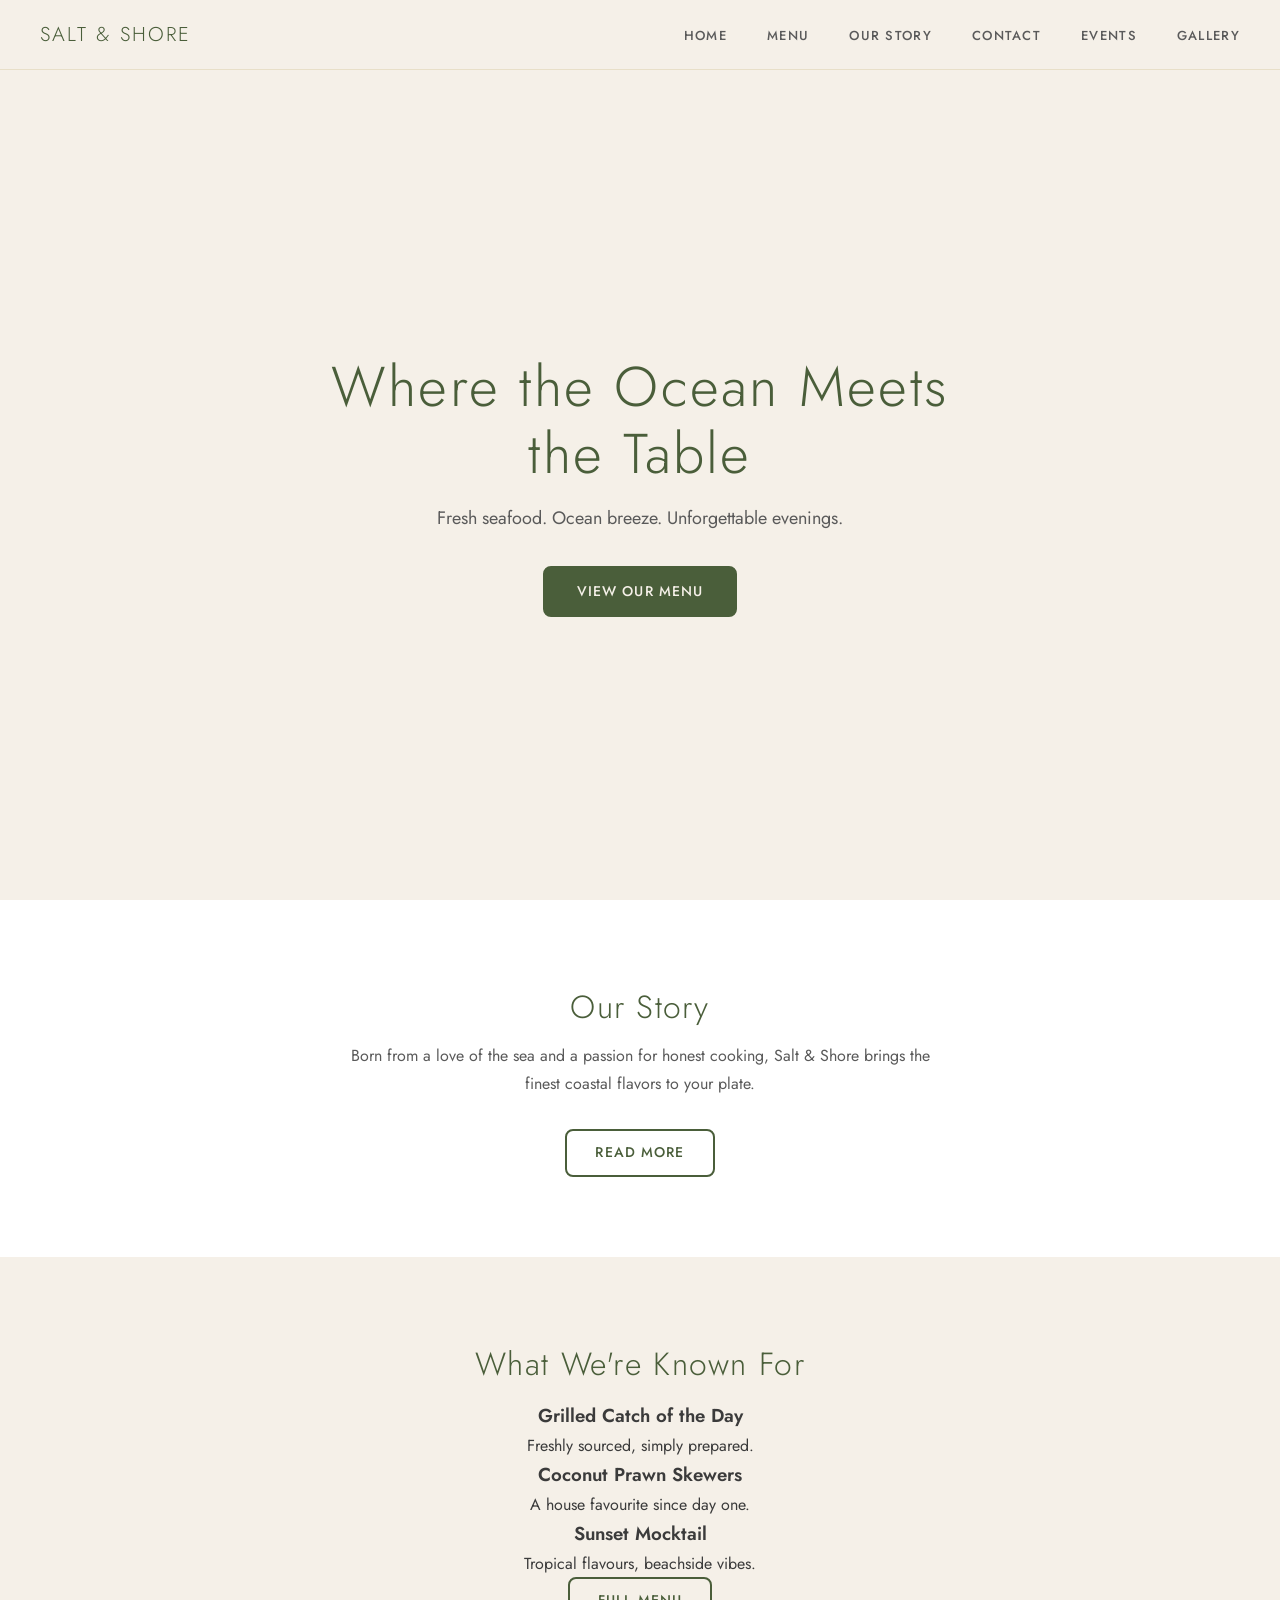
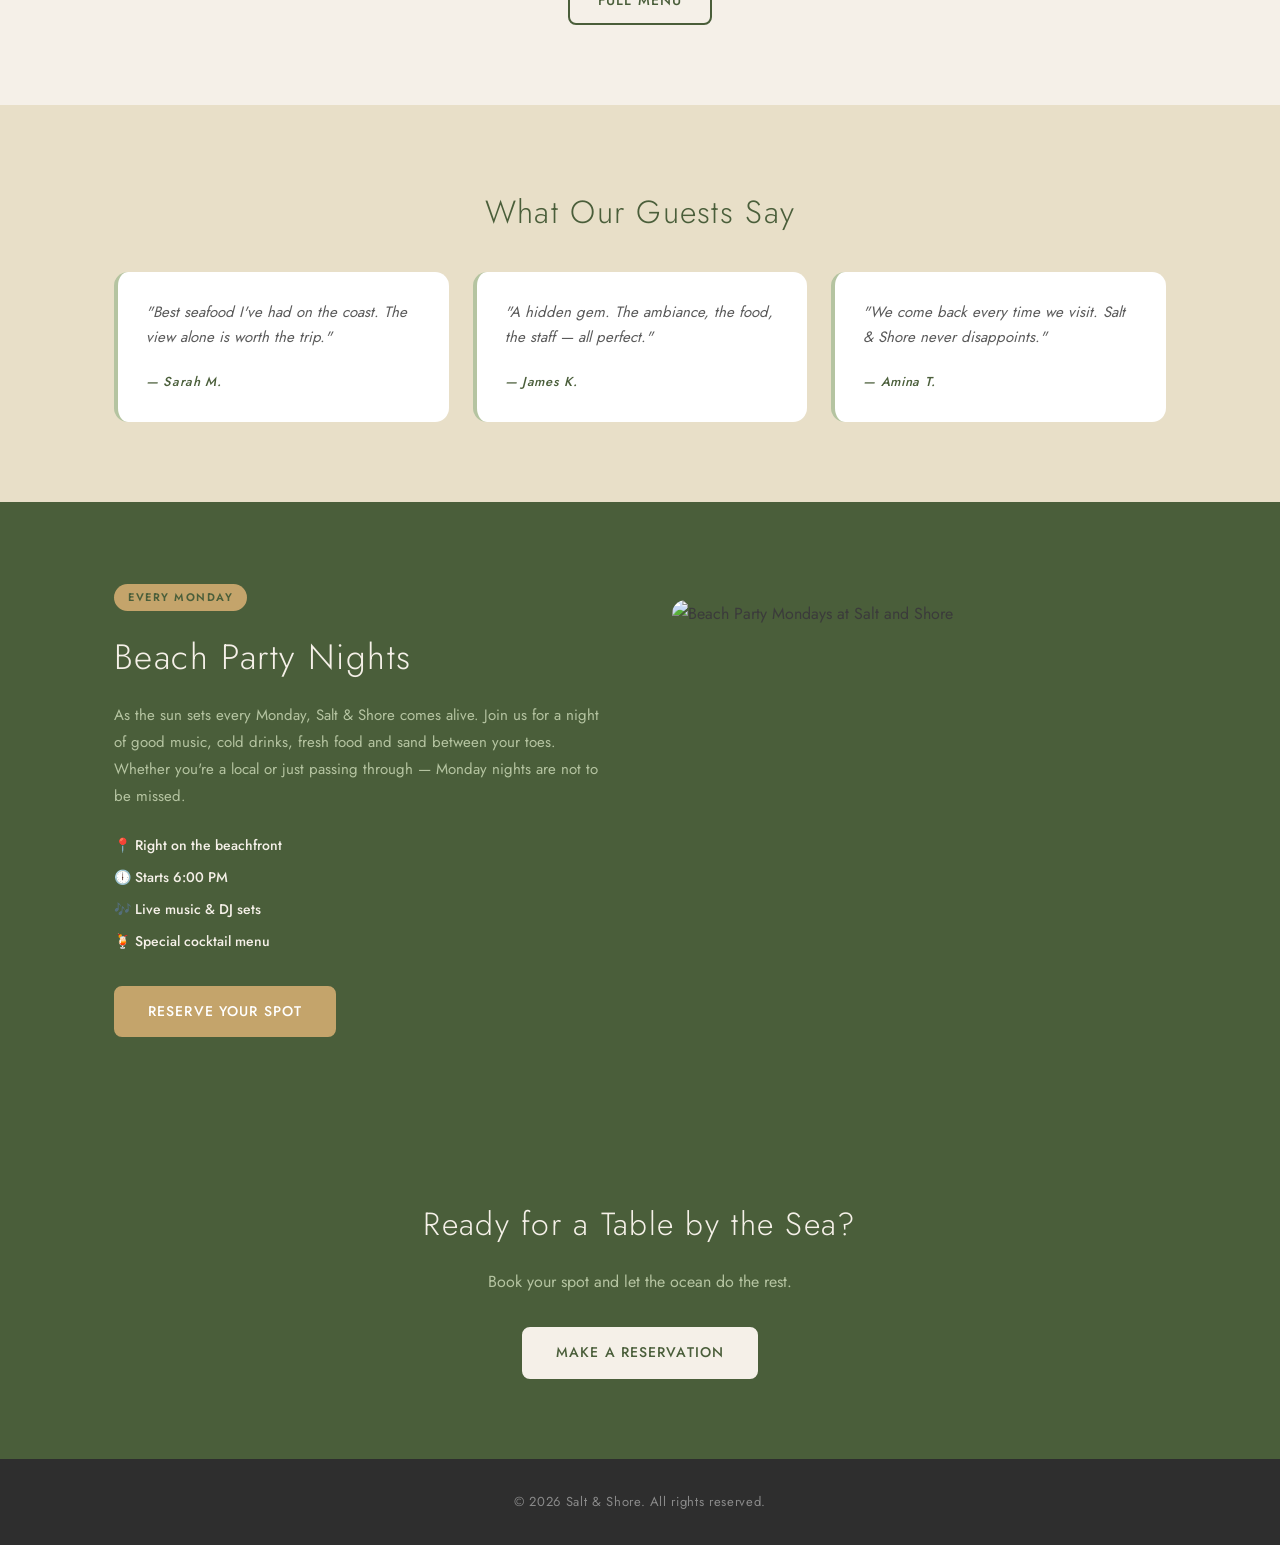
==== public/index.html @ 00ddf0cc "Added events and gallery pages with CSS" ====
<!DOCTYPE html>
<html lang="en">
<head>
  <meta charset="UTF-8" />
  <meta name="viewport" content="width=device-width, initial-scale=1.0" />
  <title>Salt & Shore</title>
  <link rel="stylesheet" href="../styles/main.css" />
</head>
<body>

  <!-- NAVIGATION -->
  <nav>
    <div class="logo">
      <a href="index.html">Salt & Shore</a>
    </div>
    <ul>
      <li><a href="index.html">Home</a></li>
      <li><a href="restaurant.html">Menu</a></li>
      <li><a href="story.html">Our Story</a></li>
      <li><a href="contact.html">Contact</a></li>
      <li><a href="events.html">Events</a></li>
      <li><a href="gallery.html">Gallery</a></li>
    </ul>
  </nav>

  <!-- HERO -->
  <section id="hero">
    <div class="hero-content">
      <h1>Where the Ocean Meets the Table</h1>
      <p>Fresh seafood. Ocean breeze. Unforgettable evenings.</p>
      <a href="restaurant.html" class="btn">View Our Menu</a>
    </div>
  </section>

  <!-- ABOUT TEASER -->
  <section id="about-teaser">
    <div class="container">
      <h2>Our Story</h2>
      <p>Born from a love of the sea and a passion for honest cooking, Salt & Shore brings the finest coastal flavors to your plate.</p>
      <a href="story.html" class="btn-secondary">Read More</a>
    </div>
  </section>

  <!-- MENU HIGHLIGHT -->
  <section id="menu-highlight">
    <div class="container">
      <h2>What We're Known For</h2>
      <div class="menu-cards">
        <div class="card">
          <h3>Grilled Catch of the Day</h3>
          <p>Freshly sourced, simply prepared.</p>
        </div>
        <div class="card">
          <h3>Coconut Prawn Skewers</h3>
          <p>A house favourite since day one.</p>
        </div>
        <div class="card">
          <h3>Sunset Mocktail</h3>
          <p>Tropical flavours, beachside vibes.</p>
        </div>
      </div>
      <a href="restaurant.html" class="btn-secondary">Full Menu</a>
    </div>
  </section>

  <!-- TESTIMONIALS -->
  <section id="testimonials">
    <div class="container">
      <h2>What Our Guests Say</h2>
      <div class="testimonial-grid">
        <blockquote>
          <p>"Best seafood I've had on the coast. The view alone is worth the trip."</p>
          <cite>— Sarah M.</cite>
        </blockquote>
        <blockquote>
          <p>"A hidden gem. The ambiance, the food, the staff — all perfect."</p>
          <cite>— James K.</cite>
        </blockquote>
        <blockquote>
          <p>"We come back every time we visit. Salt & Shore never disappoints."</p>
          <cite>— Amina T.</cite>
        </blockquote>
      </div>
    </div>
  </section>
<!-- BEACH PARTY EVENT -->
<section id="beach-party">
  <div class="container beach-party-inner">
    <div class="beach-party-text">
      <div class="event-label">Every Monday</div>
      <h2>Beach Party Nights</h2>
      <p>As the sun sets every Monday, Salt & Shore comes alive. Join us for a night of good music, cold drinks, fresh food and sand between your toes. Whether you're a local or just passing through — Monday nights are not to be missed.</p>
      <ul class="event-details">
        <li>📍 Right on the beachfront</li>
        <li>🕕 Starts 6:00 PM</li>
        <li>🎶 Live music & DJ sets</li>
        <li>🍹 Special cocktail menu</li>
      </ul>
      <a href="contact.html" class="btn">Reserve Your Spot</a>
    </div>
    <div class="beach-party-image">
      <img src="../assets/gallery/beach-party.jpg" alt="Beach Party Mondays at Salt and Shore" />
    </div>
  </div>
</section>
  <!-- RESERVATIONS CTA -->
  <section id="cta">
    <div class="container">
      <h2>Ready for a Table by the Sea?</h2>
      <p>Book your spot and let the ocean do the rest.</p>
      <a href="contact.html" class="btn">Make a Reservation</a>
    </div>
  </section>

  <!-- FOOTER -->
  <footer>
    <p>&copy; 2026 Salt & Shore. All rights reserved.</p>
  </footer>

  <script src="../js/main.js"></script>
</body>
</html>
---- styles/main.css ----
/* ============================================
   SALT & SHORE — main.css
   ============================================ */

/* FONTS */
@font-face {
    font-family: 'Jost';
    src: url('../assets/fonts/Jost-Light.woff2') format('woff2');
    font-weight: 300;
    font-style: normal;
    font-display: swap;
  }
  
  @font-face {
    font-family: 'Jost';
    src: url('../assets/fonts/Jost-Regular.woff2') format('woff2');
    font-weight: 400;
    font-style: normal;
    font-display: swap;
  }
  
  @font-face {
    font-family: 'Jost';
    src: url('../assets/fonts/Jost-Medium.woff2') format('woff2');
    font-weight: 500;
    font-style: normal;
    font-display: swap;
  }
  
  @font-face {
    font-family: 'Jost';
    src: url('../assets/fonts/Jost-SemiBold.woff2') format('woff2');
    font-weight: 600;
    font-style: normal;
    font-display: swap;
  }
  
  /* ============================================
     RESET & BASE
     ============================================ */
  *, *::before, *::after {
    box-sizing: border-box;
    margin: 0;
    padding: 0;
  }
  
  html {
    scroll-behavior: smooth;
  }
  
  body {
    font-family: 'Jost', sans-serif;
    font-weight: 400;
    font-size: 16px;
    line-height: 1.7;
    background-color: #f5f0e8;
    color: #3b3b3b;
  }
  
  img {
    max-width: 100%;
    display: block;
  }
  
  a {
    text-decoration: none;
    color: inherit;
  }
  
  ul {
    list-style: none;
  }
  
  /* ============================================
     CSS VARIABLES
     ============================================ */
  :root {
    --green-dark:    #4a5e3a;
    --green-mid:     #7a8c6e;
    --green-light:   #b5c4a1;
    --cream:         #f5f0e8;
    --sand:          #e8dfc8;
    --driftwood:     #c4a46b;
    --text-dark:     #2e2e2e;
    --text-mid:      #5a5a5a;
    --text-light:    #8a8a8a;
    --white:         #ffffff;
  
    --nav-height:    70px;
    --section-pad:   5rem 1.5rem;
    --container-max: 1100px;
    --radius:        8px;
    --radius-lg:     14px;
    --transition:    0.3s ease;
  }
  
  /* ============================================
     UTILITY
     ============================================ */
  .container {
    max-width: var(--container-max);
    margin: 0 auto;
    padding: 0 1.5rem;
  }
  
  .section-sub {
    color: var(--text-mid);
    font-size: 15px;
    margin-top: 0.4rem;
    margin-bottom: 2rem;
  }
  
  .alt-bg {
    background-color: var(--sand);
  }
  
  /* ============================================
     BUTTONS
     ============================================ */
  .btn {
    display: inline-block;
    padding: 0.75rem 2rem;
    background-color: var(--green-dark);
    color: var(--cream);
    font-family: 'Jost', sans-serif;
    font-size: 14px;
    font-weight: 500;
    letter-spacing: 0.08em;
    text-transform: uppercase;
    border-radius: var(--radius);
    border: 2px solid var(--green-dark);
    cursor: pointer;
    transition: background-color var(--transition), color var(--transition);
  }
  
  .btn:hover {
    background-color: transparent;
    color: var(--green-dark);
  }
  
  .btn-secondary {
    display: inline-block;
    padding: 0.65rem 1.75rem;
    background-color: transparent;
    color: var(--green-dark);
    font-family: 'Jost', sans-serif;
    font-size: 14px;
    font-weight: 500;
    letter-spacing: 0.08em;
    text-transform: uppercase;
    border-radius: var(--radius);
    border: 2px solid var(--green-dark);
    cursor: pointer;
    transition: background-color var(--transition), color var(--transition);
  }
  
  .btn-secondary:hover {
    background-color: var(--green-dark);
    color: var(--cream);
  }
  
  /* ============================================
     NAVIGATION
     ============================================ */
  nav {
    position: fixed;
    top: 0;
    left: 0;
    width: 100%;
    height: var(--nav-height);
    background-color: rgba(245, 240, 232, 0.95);
    backdrop-filter: blur(6px);
    display: flex;
    align-items: center;
    justify-content: space-between;
    padding: 0 2.5rem;
    z-index: 100;
    border-bottom: 1px solid var(--sand);
  }
  
  .logo a {
    font-size: 20px;
    font-weight: 300;
    letter-spacing: 0.1em;
    text-transform: uppercase;
    color: var(--green-dark);
  }
  
  nav ul {
    display: flex;
    gap: 2.5rem;
  }
  
  nav ul li a {
    font-size: 13px;
    font-weight: 500;
    letter-spacing: 0.1em;
    text-transform: uppercase;
    color: var(--text-mid);
    transition: color var(--transition);
  }
  
  nav ul li a:hover {
    color: var(--green-dark);
  }
  
  /* ============================================
     HERO SECTIONS
     ============================================ */
  #hero,
  #menu-hero,
  #contact-hero,
  #story-hero {
    min-height: 100vh;
    display: flex;
    align-items: center;
    justify-content: center;
    text-align: center;
    padding: var(--nav-height) 1.5rem 0;
    background-color: var(--cream);
    background-size: cover;
    background-position: center;
    position: relative;
  }
  
  #menu-hero,
  #contact-hero,
  #story-hero {
    min-height: 50vh;
  }
  
  .hero-content {
    max-width: 700px;
  }
  
  .hero-content h1 {
    font-size: clamp(2rem, 5vw, 3.5rem);
    font-weight: 300;
    letter-spacing: 0.04em;
    color: var(--green-dark);
    line-height: 1.2;
    margin-bottom: 1rem;
  }
  
  .hero-content p {
    font-size: 18px;
    font-weight: 400;
    color: var(--text-mid);
    margin-bottom: 2rem;
  }
  
  /* ============================================
     SECTIONS — GENERAL
     ============================================ */
  section {
    padding: var(--section-pad);
  }
  
  section h2 {
    font-size: clamp(1.5rem, 3vw, 2rem);
    font-weight: 300;
    letter-spacing: 0.04em;
    color: var(--green-dark);
    margin-bottom: 0.5rem;
  }
  
  /* ============================================
     ABOUT TEASER
     ============================================ */
  #about-teaser {
    text-align: center;
    background-color: var(--white);
  }
  
  #about-teaser p {
    max-width: 600px;
    margin: 0 auto 2rem;
    color: var(--text-mid);
    font-size: 16px;
  }
  
  /* ============================================
     MENU HIGHLIGHT & MENU GRID
     ============================================ */
  #menu-highlight {
    background-color: var(--cream);
    text-align: center;
  }
  
  .menu-grid {
    display: grid;
    grid-template-columns: repeat(auto-fit, minmax(220px, 1fr));
    gap: 1.5rem;
    margin-top: 2rem;
    margin-bottom: 2.5rem;
  }
  
  .menu-card {
    background-color: var(--white);
    border: 1px solid var(--sand);
    border-radius: var(--radius-lg);
    padding: 1.5rem;
    transition: transform var(--transition), box-shadow var(--transition);
  }
  
  .menu-card:hover {
    transform: translateY(-4px);
    box-shadow: 0 8px 24px rgba(74, 94, 58, 0.1);
  }
  
  .menu-card h3 {
    font-size: 15px;
    font-weight: 500;
    color: var(--green-dark);
    margin-bottom: 0.5rem;
  }
  
  .menu-card p {
    font-size: 14px;
    color: var(--text-mid);
    line-height: 1.6;
  }
  
  .menu-section {
    padding: var(--section-pad);
  }
  
  .menu-section h2 {
    margin-bottom: 0.25rem;
  }
  
  /* ============================================
     TESTIMONIALS
     ============================================ */
  #testimonials {
    background-color: var(--sand);
    text-align: center;
  }
  
  .testimonial-grid {
    display: grid;
    grid-template-columns: repeat(auto-fit, minmax(260px, 1fr));
    gap: 1.5rem;
    margin-top: 2rem;
  }
  
  blockquote {
    background-color: var(--white);
    border-radius: var(--radius-lg);
    padding: 1.75rem;
    border-left: 4px solid var(--green-light);
    text-align: left;
  }
  
  blockquote p {
    font-size: 15px;
    color: var(--text-mid);
    font-style: italic;
    margin-bottom: 1rem;
    line-height: 1.7;
  }
  
  blockquote cite {
    font-size: 13px;
    font-weight: 500;
    color: var(--green-dark);
    letter-spacing: 0.05em;
  }
  
  /* ============================================
     CTA SECTION
     ============================================ */
  #cta,
  #story-cta {
    background-color: var(--green-dark);
    text-align: center;
    padding: 5rem 1.5rem;
  }
  
  #cta h2,
  #story-cta h2 {
    color: var(--cream);
    font-size: clamp(1.5rem, 3vw, 2rem);
    font-weight: 300;
  }
  
  #cta p,
  #story-cta p {
    color: var(--green-light);
    margin: 1rem auto 2rem;
    max-width: 500px;
  }
  
  #cta .btn,
  #story-cta .btn {
    background-color: var(--cream);
    color: var(--green-dark);
    border-color: var(--cream);
  }
  
  #cta .btn:hover,
  #story-cta .btn:hover {
    background-color: transparent;
    color: var(--cream);
  }
  
  /* ============================================
     STORY PAGE — SPLIT SECTIONS
     ============================================ */
  .story-section {
    padding: var(--section-pad);
  }
  
  .split {
    display: grid;
    grid-template-columns: 1fr 1fr;
    gap: 4rem;
    align-items: center;
  }
  
  .split.reverse .split-image {
    order: 2;
  }
  
  .split.reverse .split-text {
    order: 1;
  }
  
  .split-image img {
    width: 100%;
    height: 400px;
    object-fit: cover;
    border-radius: var(--radius-lg);
  }
  
  .split-text h2 {
    margin-bottom: 1rem;
  }
  
  .split-text p {
    color: var(--text-mid);
    margin-bottom: 1rem;
    font-size: 15px;
  }
  
  .values-list {
    list-style: none;
    margin-top: 1rem;
    display: flex;
    flex-direction: column;
    gap: 0.6rem;
  }
  
  .values-list li {
    font-size: 14px;
    color: var(--text-mid);
    font-weight: 500;
  }
  
  /* ============================================
     AWARDS
     ============================================ */
  #awards {
    text-align: center;
  }
  
  .awards-grid {
    display: grid;
    grid-template-columns: repeat(auto-fit, minmax(200px, 1fr));
    gap: 1.5rem;
    margin-top: 2rem;
  }
  
  .award-card {
    background-color: var(--white);
    border: 1px solid var(--sand);
    border-radius: var(--radius-lg);
    padding: 2rem 1.5rem;
  }
  
  .award-icon {
    font-size: 28px;
    margin-bottom: 0.75rem;
  }
  
  .award-card h3 {
    font-size: 14px;
    font-weight: 500;
    color: var(--green-dark);
    margin-bottom: 0.4rem;
  }
  
  .award-card p {
    font-size: 13px;
    color: var(--text-light);
  }
  
  /* ============================================
     CONTACT PAGE
     ============================================ */
  #contact-info {
    background-color: var(--white);
  }
  
  .info-grid {
    display: grid;
    grid-template-columns: repeat(auto-fit, minmax(200px, 1fr));
    gap: 1.5rem;
    text-align: center;
  }
  
  .info-card {
    padding: 2rem 1rem;
    border: 1px solid var(--sand);
    border-radius: var(--radius-lg);
  }
  
  .info-icon {
    font-size: 24px;
    margin-bottom: 0.75rem;
  }
  
  .info-card h3 {
    font-size: 14px;
    font-weight: 600;
    letter-spacing: 0.08em;
    text-transform: uppercase;
    color: var(--green-dark);
    margin-bottom: 0.5rem;
  }
  
  .info-card p {
    font-size: 14px;
    color: var(--text-mid);
    line-height: 1.8;
  }
  
  /* OPENING HOURS */
  #opening-hours {
    text-align: center;
  }
  
  .hours-grid {
    max-width: 500px;
    margin: 2rem auto 0;
    display: flex;
    flex-direction: column;
    gap: 0.75rem;
  }
  
  .hours-row {
    display: flex;
    justify-content: space-between;
    padding: 0.75rem 1rem;
    background-color: var(--white);
    border-radius: var(--radius);
    font-size: 14px;
  }
  
  .hours-row .day {
    color: var(--text-dark);
    font-weight: 500;
  }
  
  .hours-row .time {
    color: var(--text-mid);
  }
  
  .hours-row.highlight {
    border-left: 3px solid var(--driftwood);
  }
  
  /* FORMS */
  #forms {
    background-color: var(--cream);
  }
  
  .forms-grid {
    display: grid;
    grid-template-columns: 1fr 1fr;
    gap: 3rem;
    align-items: start;
  }
  
  .form-block h2 {
    margin-bottom: 0.4rem;
  }
  
  .form-block p {
    color: var(--text-mid);
    font-size: 14px;
    margin-bottom: 1.5rem;
  }
  
  .form-group {
    display: flex;
    flex-direction: column;
    gap: 0.4rem;
    margin-bottom: 1.25rem;
  }
  
  .form-group label {
    font-size: 13px;
    font-weight: 500;
    color: var(--text-dark);
    letter-spacing: 0.04em;
  }
  
  .form-group input,
  .form-group select,
  .form-group textarea {
    font-family: 'Jost', sans-serif;
    font-size: 14px;
    padding: 0.7rem 1rem;
    border: 1px solid var(--sand);
    border-radius: var(--radius);
    background-color: var(--white);
    color: var(--text-dark);
    outline: none;
    transition: border-color var(--transition);
  }
  
  .form-group input:focus,
  .form-group select:focus,
  .form-group textarea:focus {
    border-color: var(--green-mid);
  }
  
  .form-row {
    display: grid;
    grid-template-columns: 1fr 1fr;
    gap: 1rem;
  }
  
  /* MAP */
  #map {
    background-color: var(--white);
    text-align: center;
  }
  
  #map h2 {
    margin-bottom: 1.5rem;
  }
  
  .map-wrapper {
    border-radius: var(--radius-lg);
    overflow: hidden;
    border: 1px solid var(--sand);
  }
  
  /* ============================================
     FOOTER
     ============================================ */
  footer {
    background-color: var(--text-dark);
    color: var(--text-light);
    text-align: center;
    padding: 2rem 1.5rem;
    font-size: 13px;
    letter-spacing: 0.05em;
  }
  /* ============================================
   BEACH PARTY SECTION
   ============================================ */
#beach-party {
    background-color: var(--green-dark);
    padding: var(--section-pad);
  }
  
  .beach-party-inner {
    display: grid;
    grid-template-columns: 1fr 1fr;
    gap: 4rem;
    align-items: center;
  }
  
  .event-label {
    display: inline-block;
    font-size: 11px;
    font-weight: 600;
    letter-spacing: 0.14em;
    text-transform: uppercase;
    color: var(--green-dark);
    background-color: var(--driftwood);
    padding: 4px 14px;
    border-radius: 20px;
    margin-bottom: 1rem;
  }
  
  #beach-party h2 {
    color: var(--cream);
    font-size: clamp(1.5rem, 3vw, 2.2rem);
    font-weight: 300;
    margin-bottom: 1rem;
  }
  
  #beach-party p {
    color: var(--green-light);
    font-size: 15px;
    line-height: 1.8;
    margin-bottom: 1.5rem;
  }
  
  .event-details {
    list-style: none;
    display: flex;
    flex-direction: column;
    gap: 0.5rem;
    margin-bottom: 2rem;
  }
  
  .event-details li {
    font-size: 14px;
    font-weight: 500;
    color: var(--cream);
  }
  
  .beach-party-image img {
    width: 100%;
    height: 420px;
    object-fit: cover;
    border-radius: var(--radius-lg);
  }
  
  #beach-party .btn {
    background-color: var(--driftwood);
    border-color: var(--driftwood);
    color: var(--white);
  }
  
  #beach-party .btn:hover {
    background-color: transparent;
    color: var(--driftwood);
  }
  
  /* Beach party responsive */
  @media (max-width: 768px) {
    .beach-party-inner {
      grid-template-columns: 1fr;
      gap: 2rem;
    }
  
    .beach-party-image img {
      height: 260px;
    }
  }
  /* ============================================
   EVENTS PAGE
   ============================================ */
#events-hero {
    min-height: 50vh;
  }
  
  #events-body {
    background-color: var(--cream);
  }
  
  .events-layout {
    display: grid;
    grid-template-columns: 1fr 320px;
    gap: 3rem;
    align-items: start;
  }
  
  .countdown-block {
    background-color: var(--green-dark);
    border-radius: var(--radius-lg);
    padding: 2.5rem;
    margin-bottom: 2rem;
  }
  
  .countdown-block h2 {
    color: var(--cream);
    font-weight: 300;
    margin: 0.5rem 0 0.75rem;
  }
  
  .countdown-block p {
    color: var(--green-light);
    font-size: 14px;
    margin-bottom: 2rem;
  }
  
  .countdown {
    display: flex;
    align-items: center;
    gap: 0.5rem;
  }
  
  .countdown-item {
    display: flex;
    flex-direction: column;
    align-items: center;
    background-color: rgba(255,255,255,0.08);
    border-radius: var(--radius);
    padding: 1rem 1.25rem;
    min-width: 70px;
  }
  
  .countdown-item span {
    font-size: 2rem;
    font-weight: 300;
    color: var(--cream);
    line-height: 1;
  }
  
  .countdown-item label {
    font-size: 10px;
    font-weight: 500;
    letter-spacing: 0.1em;
    text-transform: uppercase;
    color: var(--green-light);
    margin-top: 0.4rem;
  }
  
  .countdown-sep {
    font-size: 1.5rem;
    color: var(--green-light);
    font-weight: 300;
    margin-bottom: 1rem;
  }
  
  .event-card-full {
    background-color: var(--white);
    border: 1px solid var(--sand);
    border-radius: var(--radius-lg);
    overflow: hidden;
    margin-bottom: 2rem;
  }
  
  .event-card-header {
    background-color: var(--sand);
    padding: 1.5rem 2rem;
    display: flex;
    justify-content: space-between;
    align-items: center;
  }
  
  .event-card-header h3 {
    font-size: 18px;
    font-weight: 500;
    color: var(--green-dark);
    margin-top: 0.4rem;
  }
  
  .event-date-badge {
    display: flex;
    flex-direction: column;
    align-items: center;
    background-color: var(--green-dark);
    color: var(--cream);
    border-radius: var(--radius);
    padding: 0.75rem 1.25rem;
    min-width: 70px;
    text-align: center;
  }
  
  .badge-day {
    font-size: 13px;
    font-weight: 600;
    letter-spacing: 0.1em;
  }
  
  .badge-time {
    font-size: 12px;
    color: var(--green-light);
    margin-top: 2px;
  }
  
  .event-card-body {
    padding: 2rem;
  }
  
  .event-card-body p {
    color: var(--text-mid);
    font-size: 15px;
    margin-bottom: 1rem;
  }
  
  .event-info-list {
    list-style: none;
    display: flex;
    flex-direction: column;
    gap: 0.6rem;
    margin: 1.5rem 0 2rem;
  }
  
  .event-info-list li {
    font-size: 14px;
    font-weight: 500;
    color: var(--text-dark);
    display: flex;
    align-items: center;
    gap: 0.75rem;
  }
  
  .info-icon {
    font-size: 16px;
  }
  
  /* DJ LINEUP */
  .lineup-block {
    margin-top: 1rem;
  }
  
  .lineup-block h2 {
    margin-bottom: 0.25rem;
  }
  
  .lineup-grid {
    display: grid;
    grid-template-columns: 1fr 1fr;
    gap: 1rem;
    margin-top: 1.5rem;
  }
  
  .dj-card {
    background-color: var(--white);
    border: 1px solid var(--sand);
    border-radius: var(--radius-lg);
    padding: 1.25rem;
    display: flex;
    align-items: center;
    gap: 1rem;
  }
  
  .dj-avatar {
    width: 48px;
    height: 48px;
    border-radius: 50%;
    background-color: var(--green-dark);
    color: var(--cream);
    display: flex;
    align-items: center;
    justify-content: center;
    font-size: 11px;
    font-weight: 600;
    letter-spacing: 0.05em;
    flex-shrink: 0;
  }
  
  .dj-info h4 {
    font-size: 14px;
    font-weight: 500;
    color: var(--green-dark);
    margin-bottom: 2px;
  }
  
  .dj-info p {
    font-size: 12px;
    color: var(--text-mid);
    margin-bottom: 4px;
  }
  
  .dj-date {
    font-size: 11px;
    font-weight: 500;
    color: var(--driftwood);
    letter-spacing: 0.04em;
  }
  
  /* SIDEBAR */
  .events-sidebar {
    position: sticky;
    top: calc(var(--nav-height) + 2rem);
    display: flex;
    flex-direction: column;
    gap: 1.25rem;
  }
  
  .sidebar-block {
    background-color: var(--white);
    border: 1px solid var(--sand);
    border-radius: var(--radius-lg);
    padding: 1.25rem 1.5rem;
  }
  
  .sidebar-block h4 {
    font-size: 13px;
    font-weight: 600;
    letter-spacing: 0.08em;
    text-transform: uppercase;
    color: var(--green-dark);
    margin-bottom: 0.75rem;
  }
  
  .sidebar-list {
    list-style: none;
    display: flex;
    flex-direction: column;
    gap: 0.5rem;
  }
  
  .sidebar-list li {
    font-size: 14px;
    color: var(--text-mid);
    display: flex;
    align-items: center;
    gap: 0.5rem;
  }
  
  .sidebar-block p {
    font-size: 14px;
    color: var(--text-mid);
    line-height: 1.7;
  }
  
  .social-links {
    display: flex;
    gap: 0.75rem;
    margin-top: 0.75rem;
  }
  
  .social-btn {
    font-size: 12px;
    font-weight: 500;
    padding: 5px 14px;
    border-radius: 20px;
    border: 1px solid var(--green-mid);
    color: var(--green-dark);
    transition: all var(--transition);
  }
  
  .social-btn:hover {
    background-color: var(--green-dark);
    color: var(--cream);
    border-color: var(--green-dark);
  }
  
  .sidebar-cta {
    background-color: var(--green-dark);
    border-radius: var(--radius-lg);
    padding: 1.5rem;
    text-align: center;
  }
  
  .sidebar-cta p {
    color: var(--green-light);
    font-size: 14px;
    margin-bottom: 1rem;
  }
  
  .sidebar-cta .btn {
    background-color: var(--driftwood);
    border-color: var(--driftwood);
    color: var(--white);
    width: 100%;
    text-align: center;
  }
  
  .sidebar-cta .btn:hover {
    background-color: transparent;
    color: var(--driftwood);
  }
  
  /* Events responsive */
  @media (max-width: 768px) {
    .events-layout {
      grid-template-columns: 1fr;
    }
  
    .events-sidebar {
      position: static;
    }
  
    .lineup-grid {
      grid-template-columns: 1fr;
    }
  
    .countdown {
      flex-wrap: wrap;
      justify-content: center;
    }
  }
  /* ============================================
   GALLERY PAGE
   ============================================ */
#gallery-hero {
    min-height: 50vh;
  }
  
  #gallery-section {
    background-color: var(--cream);
  }
  
  .gallery-filters {
    display: flex;
    gap: 0.75rem;
    margin-bottom: 2.5rem;
    flex-wrap: wrap;
  }
  
  .filter-btn {
    font-family: 'Jost', sans-serif;
    font-size: 13px;
    font-weight: 500;
    letter-spacing: 0.08em;
    padding: 0.5rem 1.25rem;
    border-radius: 20px;
    border: 1px solid var(--green-mid);
    background-color: transparent;
    color: var(--green-dark);
    cursor: pointer;
    transition: all var(--transition);
  }
  
  .filter-btn:hover,
  .filter-btn.active {
    background-color: var(--green-dark);
    border-color: var(--green-dark);
    color: var(--cream);
  }
  
  .gallery-grid {
    display: grid;
    grid-template-columns: repeat(3, 1fr);
    gap: 1rem;
  }
  
  .gallery-item {
    position: relative;
    overflow: hidden;
    border-radius: var(--radius-lg);
    aspect-ratio: 1 / 1;
    background-color: var(--sand);
  }
  
  .gallery-item img {
    width: 100%;
    height: 100%;
    object-fit: cover;
    transition: transform 0.5s ease;
  }
  
  .gallery-item:hover img {
    transform: scale(1.06);
  }
  
  .gallery-overlay {
    position: absolute;
    inset: 0;
    background-color: rgba(74, 94, 58, 0.6);
    display: flex;
    align-items: center;
    justify-content: center;
    opacity: 0;
    transition: opacity var(--transition);
    border-radius: var(--radius-lg);
  }
  
  .gallery-item:hover .gallery-overlay {
    opacity: 1;
  }
  
  .gallery-overlay span {
    font-size: 14px;
    font-weight: 500;
    letter-spacing: 0.1em;
    text-transform: uppercase;
    color: var(--cream);
  }
  
  @media (max-width: 768px) {
    .gallery-grid {
      grid-template-columns: repeat(2, 1fr);
    }
  }
  
  @media (max-width: 480px) {
    .gallery-grid {
      grid-template-columns: 1fr;
    }
  }
  /* ============================================
     RESPONSIVE
     ============================================ */
  @media (max-width: 768px) {
    nav {
      padding: 0 1.25rem;
    }
  
    nav ul {
      gap: 1.25rem;
    }
  
    nav ul li a {
      font-size: 12px;
    }
  
    .split,
    .forms-grid {
      grid-template-columns: 1fr;
      gap: 2rem;
    }
  
    .split.reverse .split-image,
    .split.reverse .split-text {
      order: unset;
    }
  
    .split-image img {
      height: 260px;
    }
  
    .form-row {
      grid-template-columns: 1fr;
    }
  
    #hero {
      min-height: 90vh;
    }
  }
  
  @media (max-width: 480px) {
    nav ul {
      gap: 0.75rem;
    }
  
    .hero-content h1 {
      font-size: 1.8rem;
    }
  
    .menu-grid,
    .testimonial-grid,
    .awards-grid {
      grid-template-columns: 1fr;
    }
  }
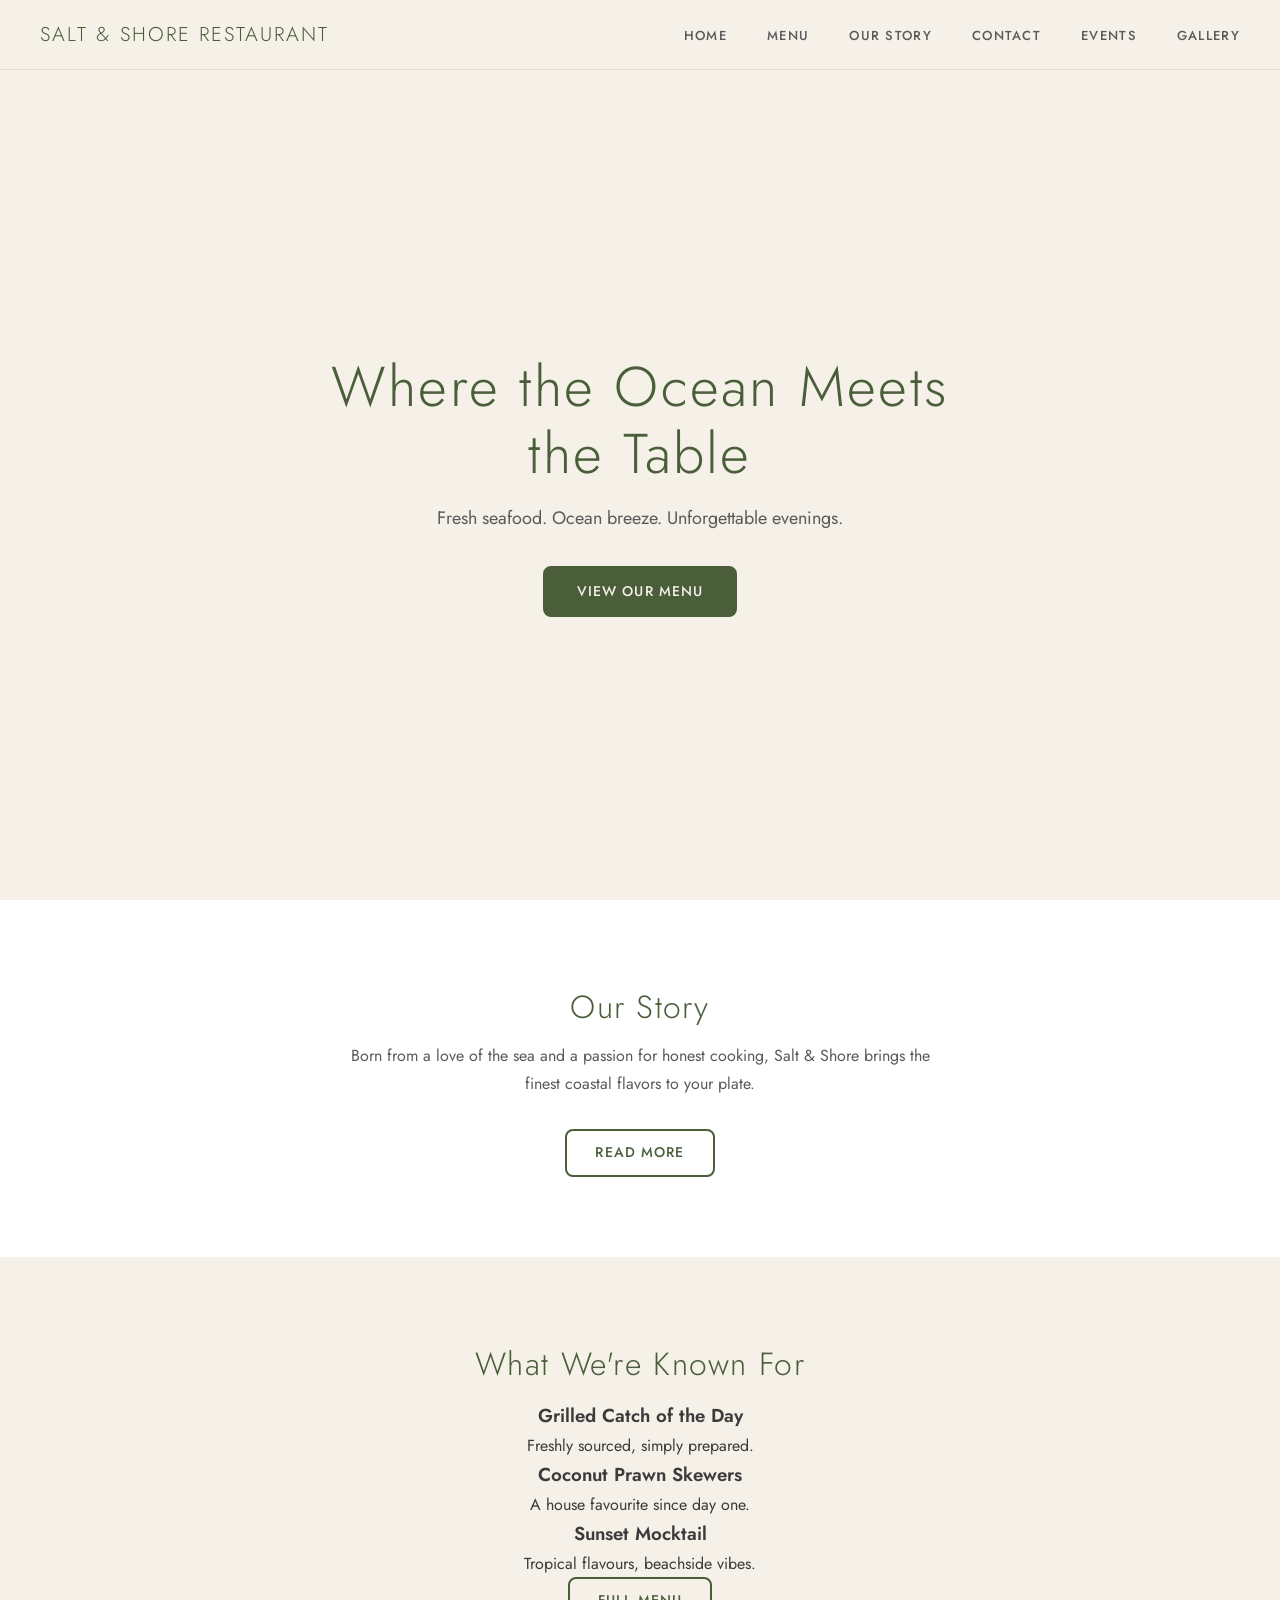
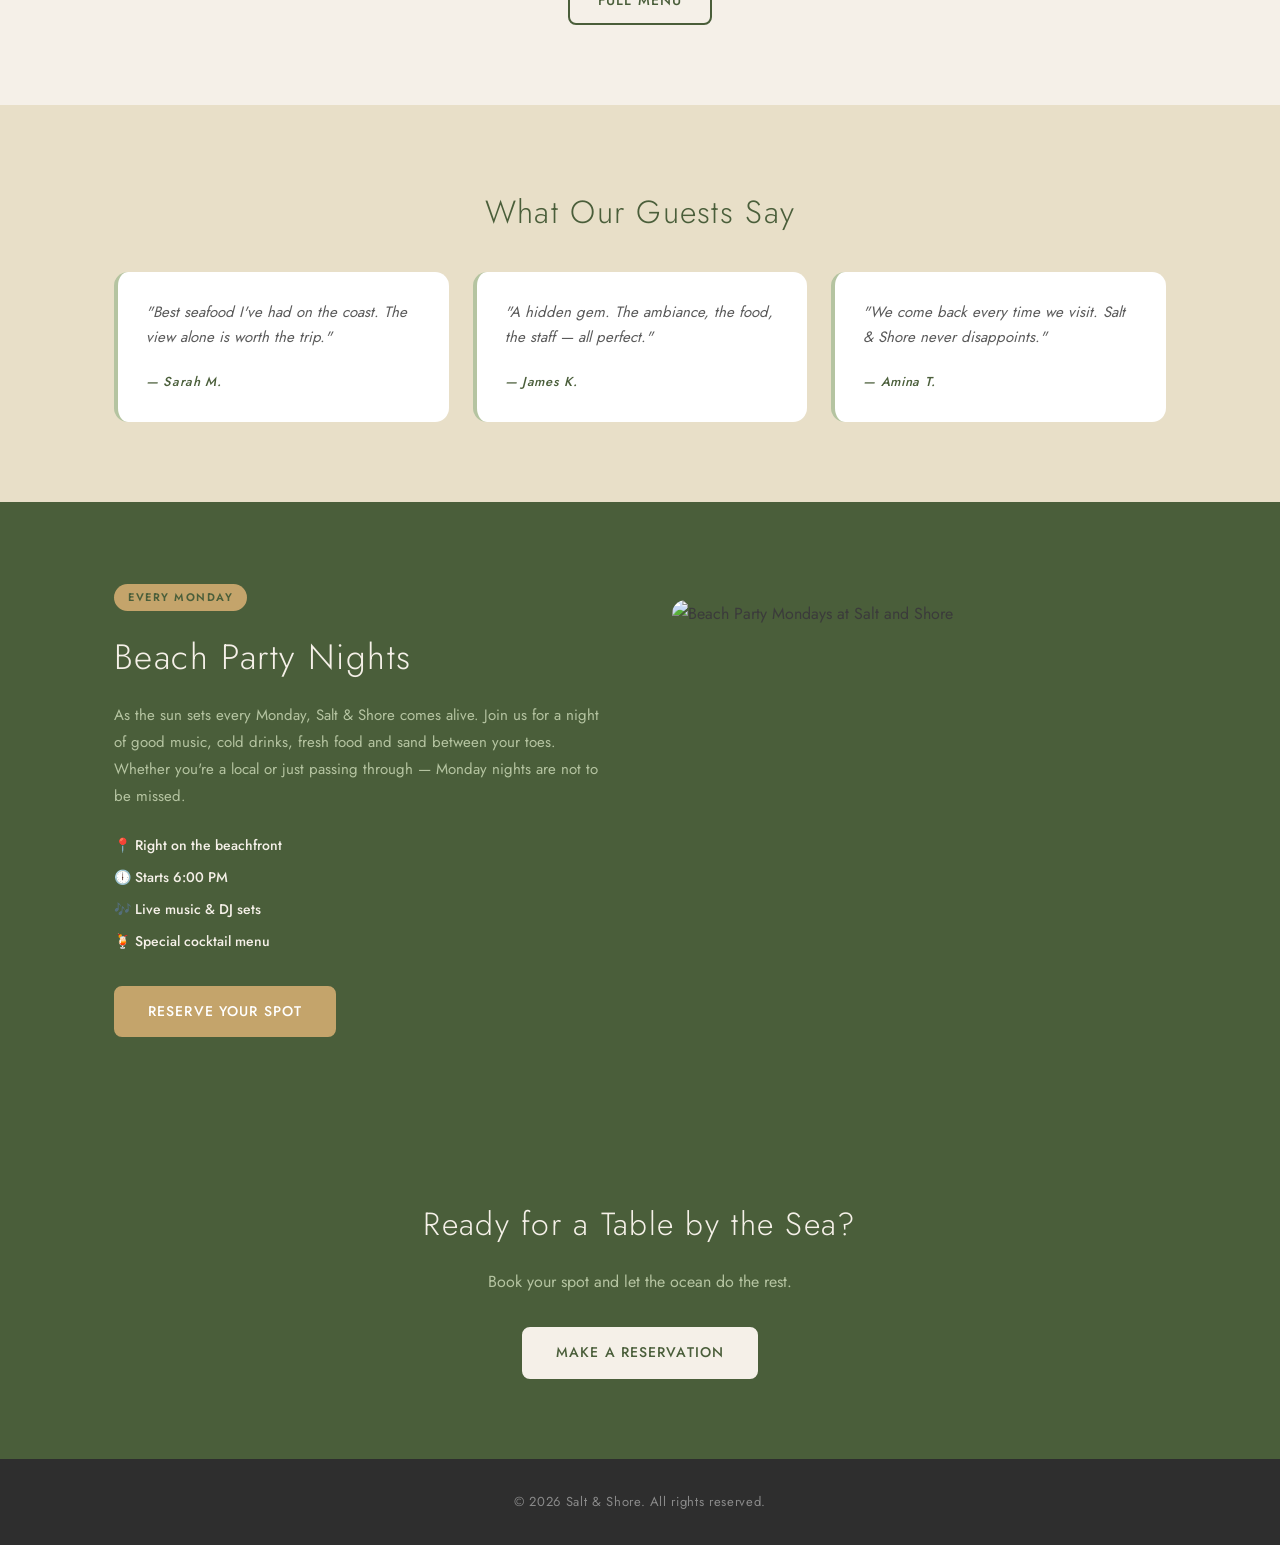
==== commit 5873ef57: "Added site images" ====
--- a/public/index.html
+++ b/public/index.html
@@ -11,7 +11,9 @@
   <!-- NAVIGATION -->
   <nav>
     <div class="logo">
-      <a href="index.html">Salt & Shore</a>
+      <a href="index.html">Salt & Shore 
+        Restaurant
+      </a>
     </div>
     <ul>
       <li><a href="index.html">Home</a></li>
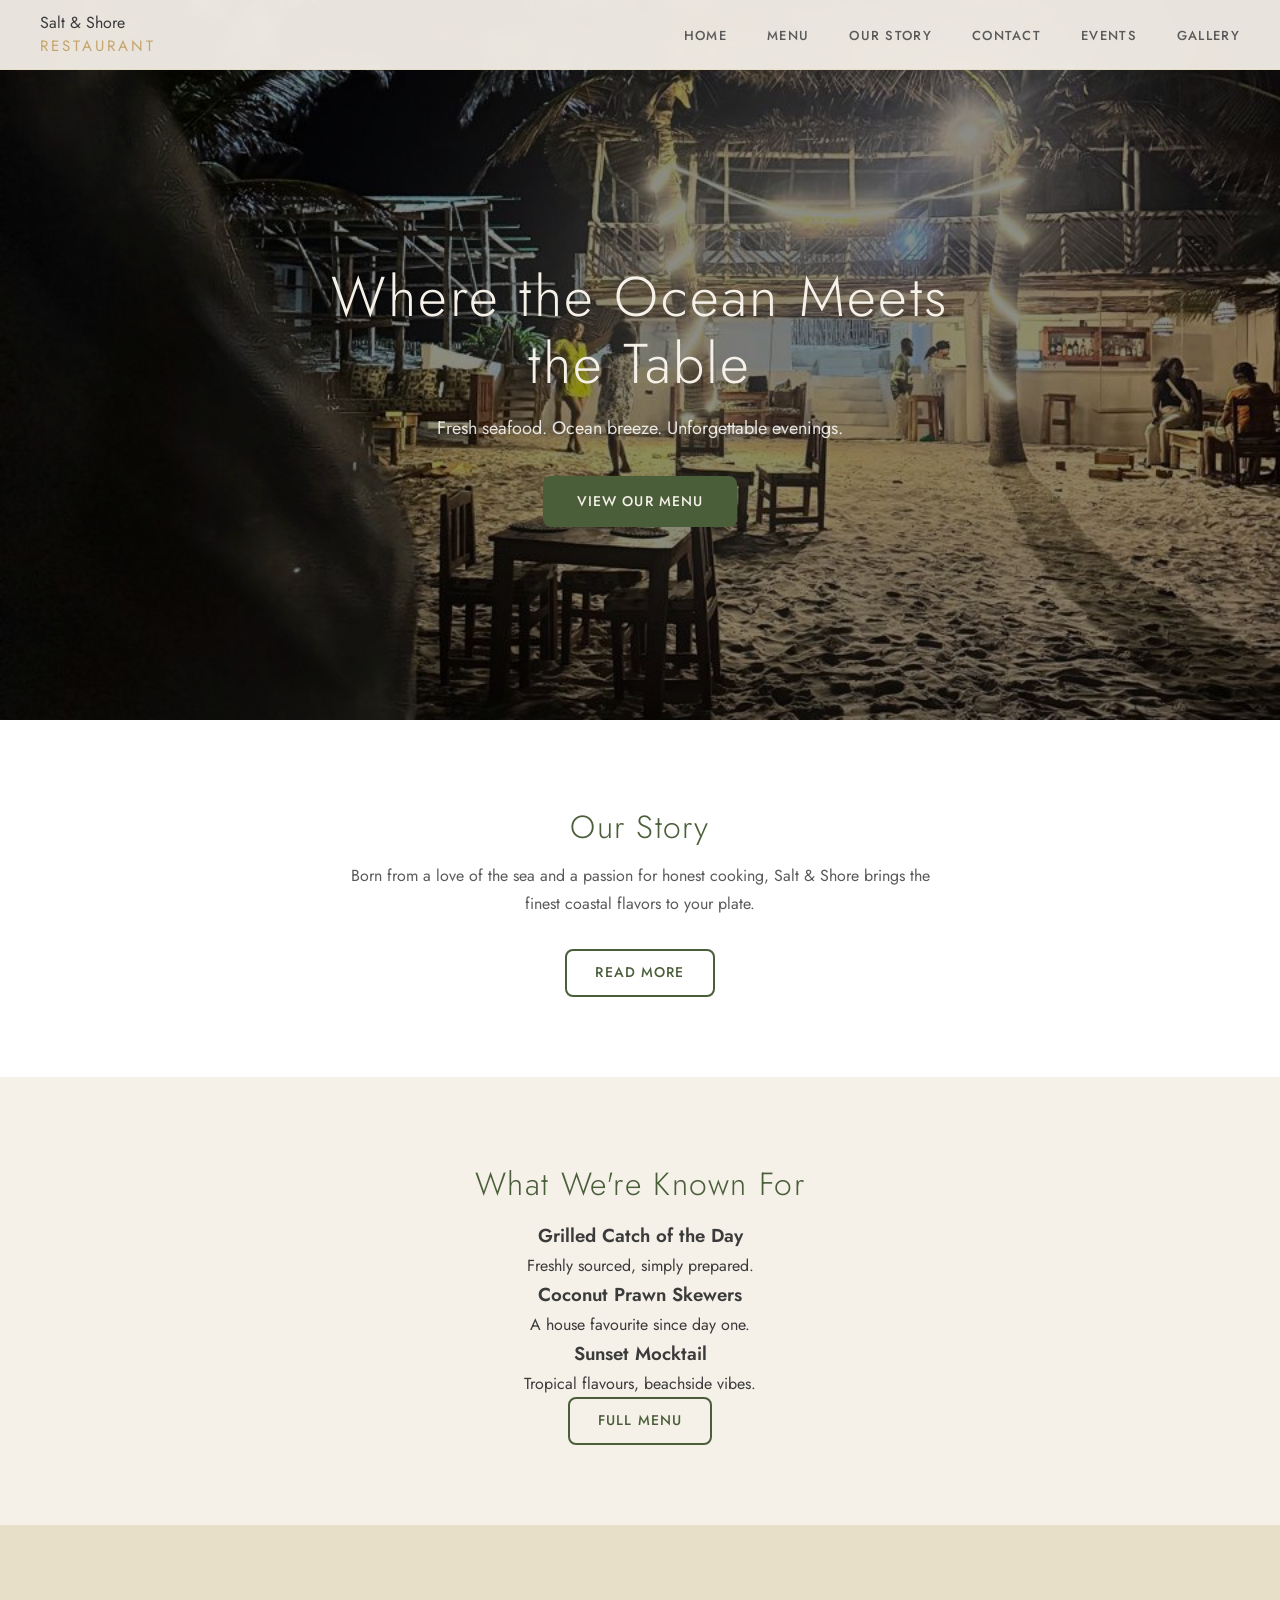
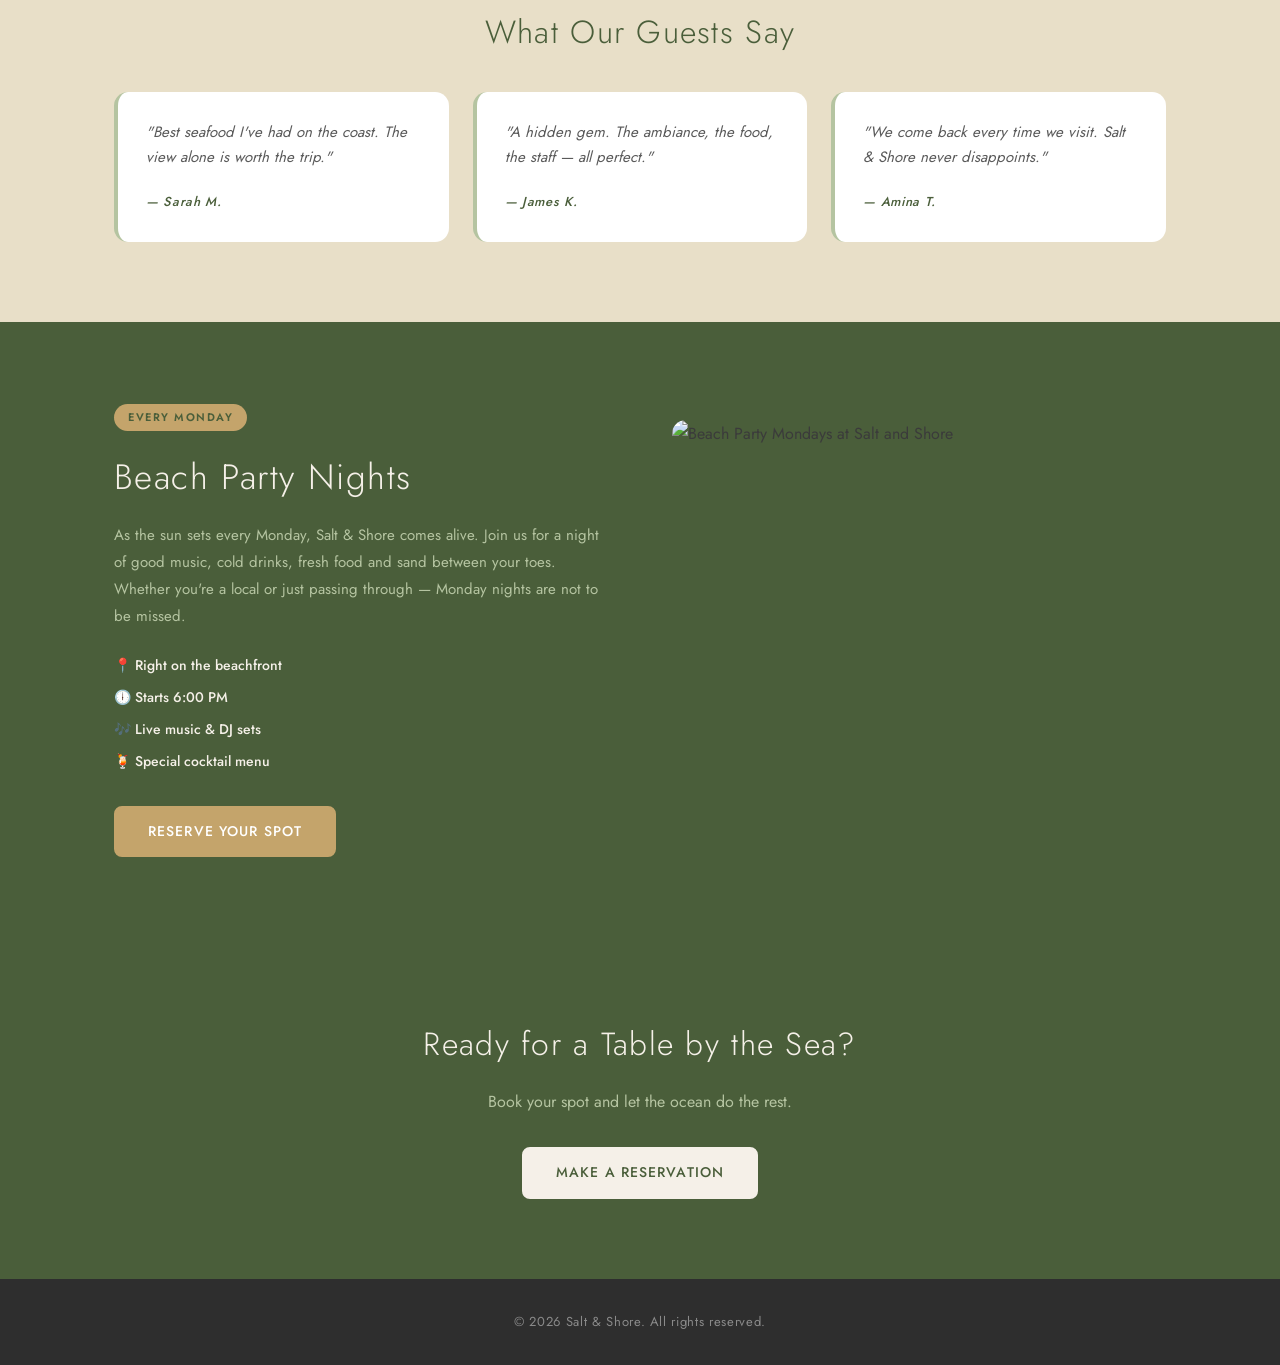
==== commit f7ab54a6: "Added hero section home page bg, Added main.js file" ====
--- a/public/index.html
+++ b/public/index.html
@@ -11,9 +11,7 @@
   <!-- NAVIGATION -->
   <nav>
     <div class="logo">
-      <a href="index.html">Salt & Shore 
-        Restaurant
-      </a>
+      <a href="index.html">Salt & Shore <span>Restaurant</span></a>
     </div>
     <ul>
       <li><a href="index.html">Home</a></li>
--- a/styles/main.css
+++ b/styles/main.css
@@ -178,24 +178,31 @@
     border-bottom: 1px solid var(--sand);
   }
   
-  .logo a {
-    font-size: 20px;
-    font-weight: 300;
+.logo a {
+  display: flex;
+  flex-direction: column;
+  line-height: 1.5;
+  font-size: 26;
+}
+
+.logo a span {
+  font-size: 15px;
+  font-weight: 400;
+  letter-spacing: 0.2em;
+  text-transform: uppercase;
+  color: var(--driftwood);
+}
+  
+  nav ul {
+    display: flex;
+    gap: 2.5rem;
+  }
+  
+  nav ul li a {
+    font-size: 13px;
+    font-weight: 500;
     letter-spacing: 0.1em;
     text-transform: uppercase;
-    color: var(--green-dark);
-  }
-  
-  nav ul {
-    display: flex;
-    gap: 2.5rem;
-  }
-  
-  nav ul li a {
-    font-size: 13px;
-    font-weight: 500;
-    letter-spacing: 0.1em;
-    text-transform: uppercase;
     color: var(--text-mid);
     transition: color var(--transition);
   }
@@ -205,50 +212,64 @@
   }
   
   /* ============================================
-     HERO SECTIONS
-     ============================================ */
-  #hero,
-  #menu-hero,
-  #contact-hero,
-  #story-hero {
-    min-height: 100vh;
-    display: flex;
-    align-items: center;
-    justify-content: center;
-    text-align: center;
-    padding: var(--nav-height) 1.5rem 0;
-    background-color: var(--cream);
-    background-size: cover;
-    background-position: center;
-    position: relative;
-  }
-  
-  #menu-hero,
-  #contact-hero,
-  #story-hero {
-    min-height: 50vh;
-  }
-  
-  .hero-content {
-    max-width: 700px;
-  }
-  
-  .hero-content h1 {
-    font-size: clamp(2rem, 5vw, 3.5rem);
-    font-weight: 300;
-    letter-spacing: 0.04em;
-    color: var(--green-dark);
-    line-height: 1.2;
-    margin-bottom: 1rem;
-  }
-  
-  .hero-content p {
-    font-size: 18px;
-    font-weight: 400;
-    color: var(--text-mid);
-    margin-bottom: 2rem;
-  }
-  
+   HERO SECTIONS
+   ============================================ */
+#hero,
+#menu-hero,
+#contact-hero,
+#story-hero {
+  min-height: 80vh;
+  display: flex;
+  align-items: center;
+  justify-content: center;
+  text-align: center;
+  padding: var(--nav-height) 1.5rem 0;
+  background-image: url('../assets/salt10.jpeg');
+  background-size: cover;
+  background-position: center;
+  background-repeat: no-repeat;
+  position: relative;
+}
+
+/* dark overlay so text is readable */
+#hero::before,
+#menu-hero::before,
+#contact-hero::before,
+#story-hero::before {
+  content: '';
+  position: absolute;
+  inset: 0;
+  background-color: rgba(0, 0, 0, 0.45);
+  z-index: 0;
+}
+
+#menu-hero,
+#contact-hero,
+#story-hero {
+  min-height: 50vh;
+}
+
+.hero-content {
+  max-width: 700px;
+  position: relative;
+  z-index: 1;
+}
+
+.hero-content h1 {
+  font-size: clamp(2rem, 5vw, 3.5rem);
+  font-weight: 300;
+  letter-spacing: 0.04em;
+  color: var(--cream);
+  line-height: 1.2;
+  margin-bottom: 1rem;
+}
+
+.hero-content p {
+  font-size: 18px;
+  font-weight: 400;
+  color: rgba(255, 255, 255, 0.85);
+  margin-bottom: 2rem;
+}
   /* ============================================
      SECTIONS — GENERAL
      ============================================ */
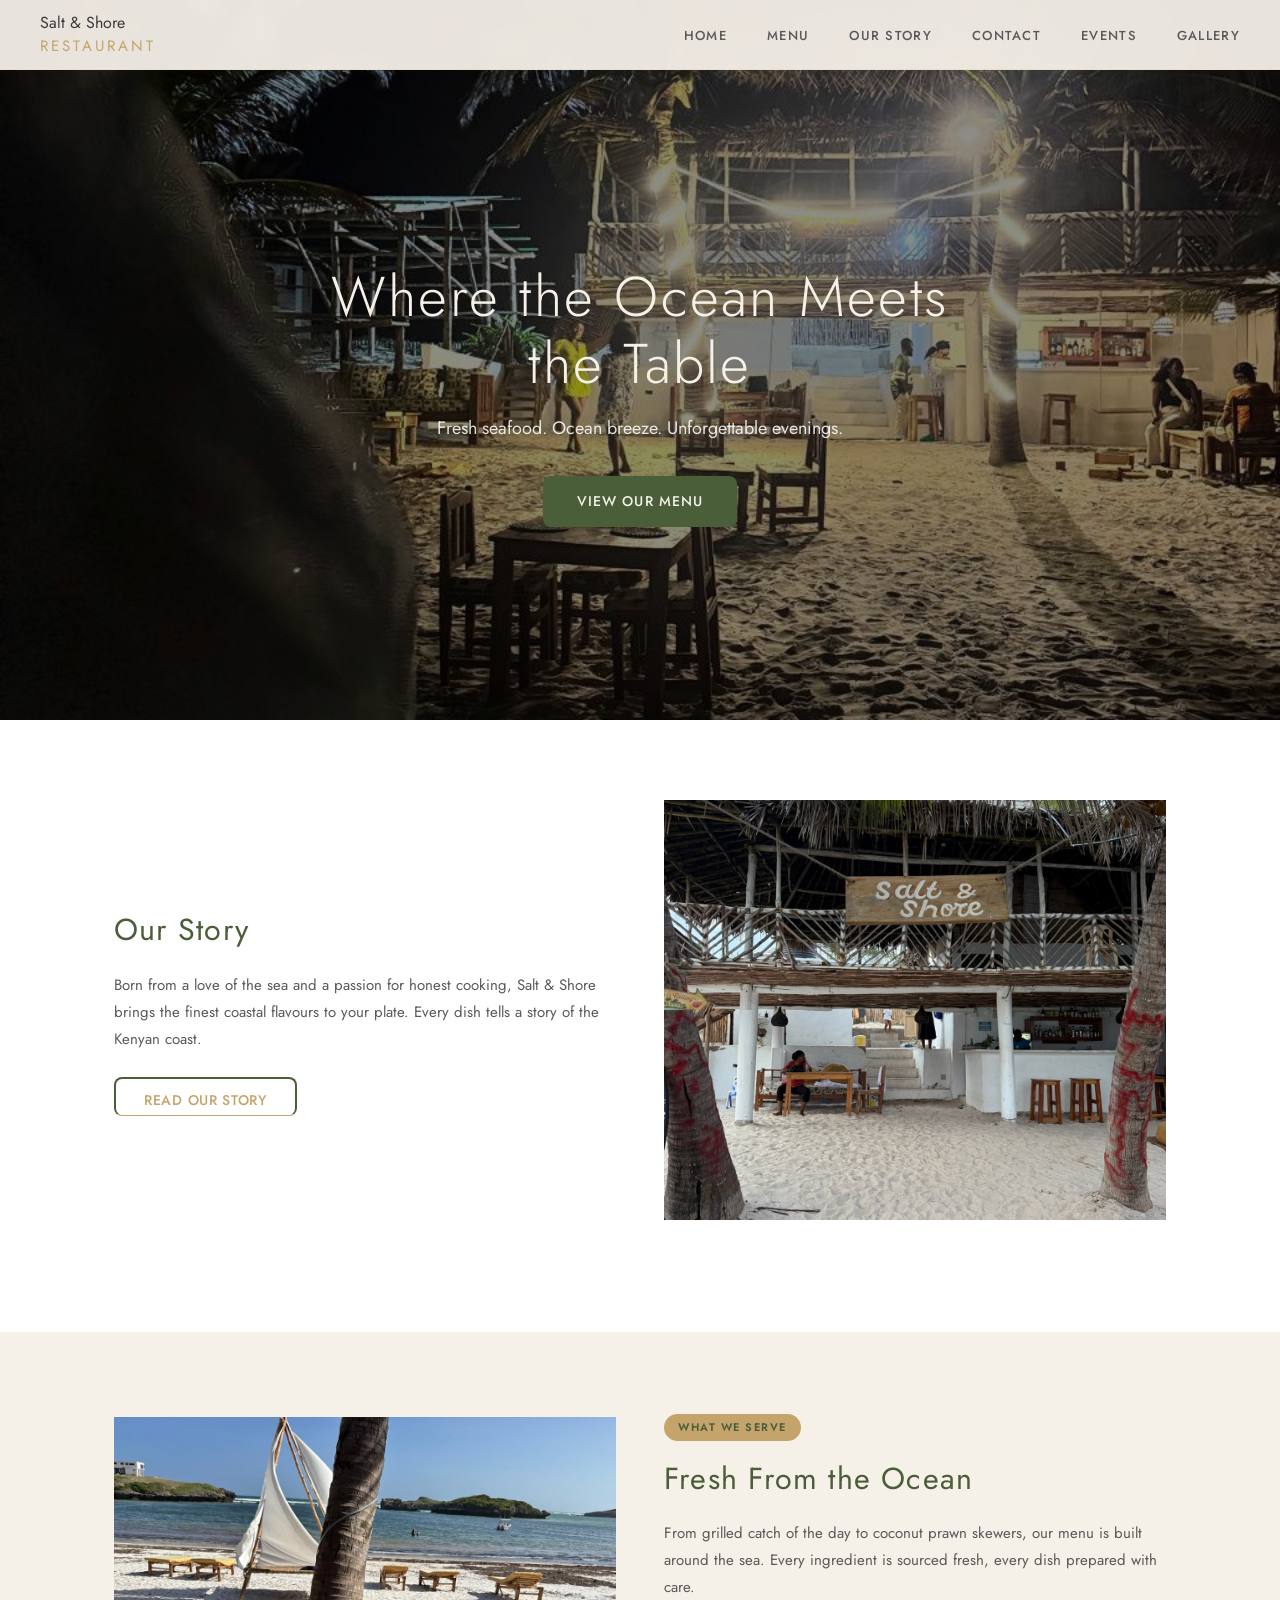
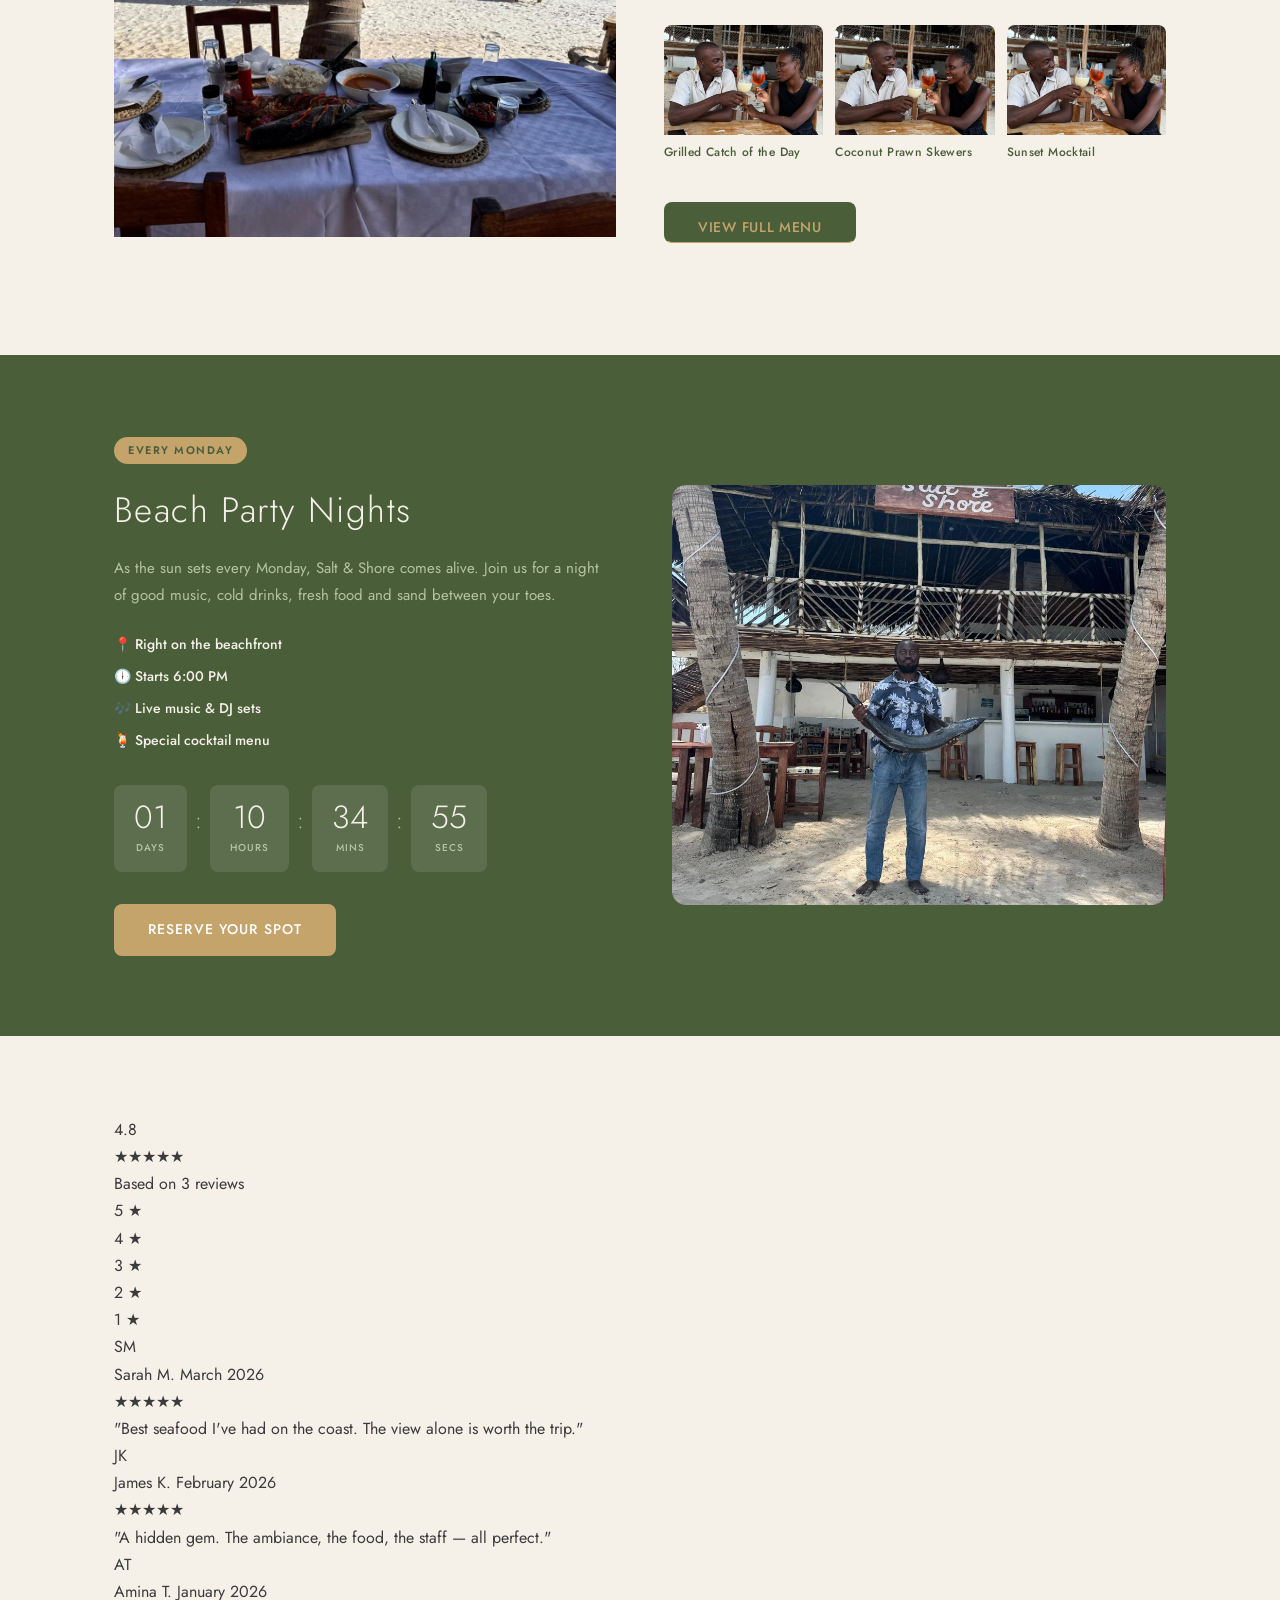
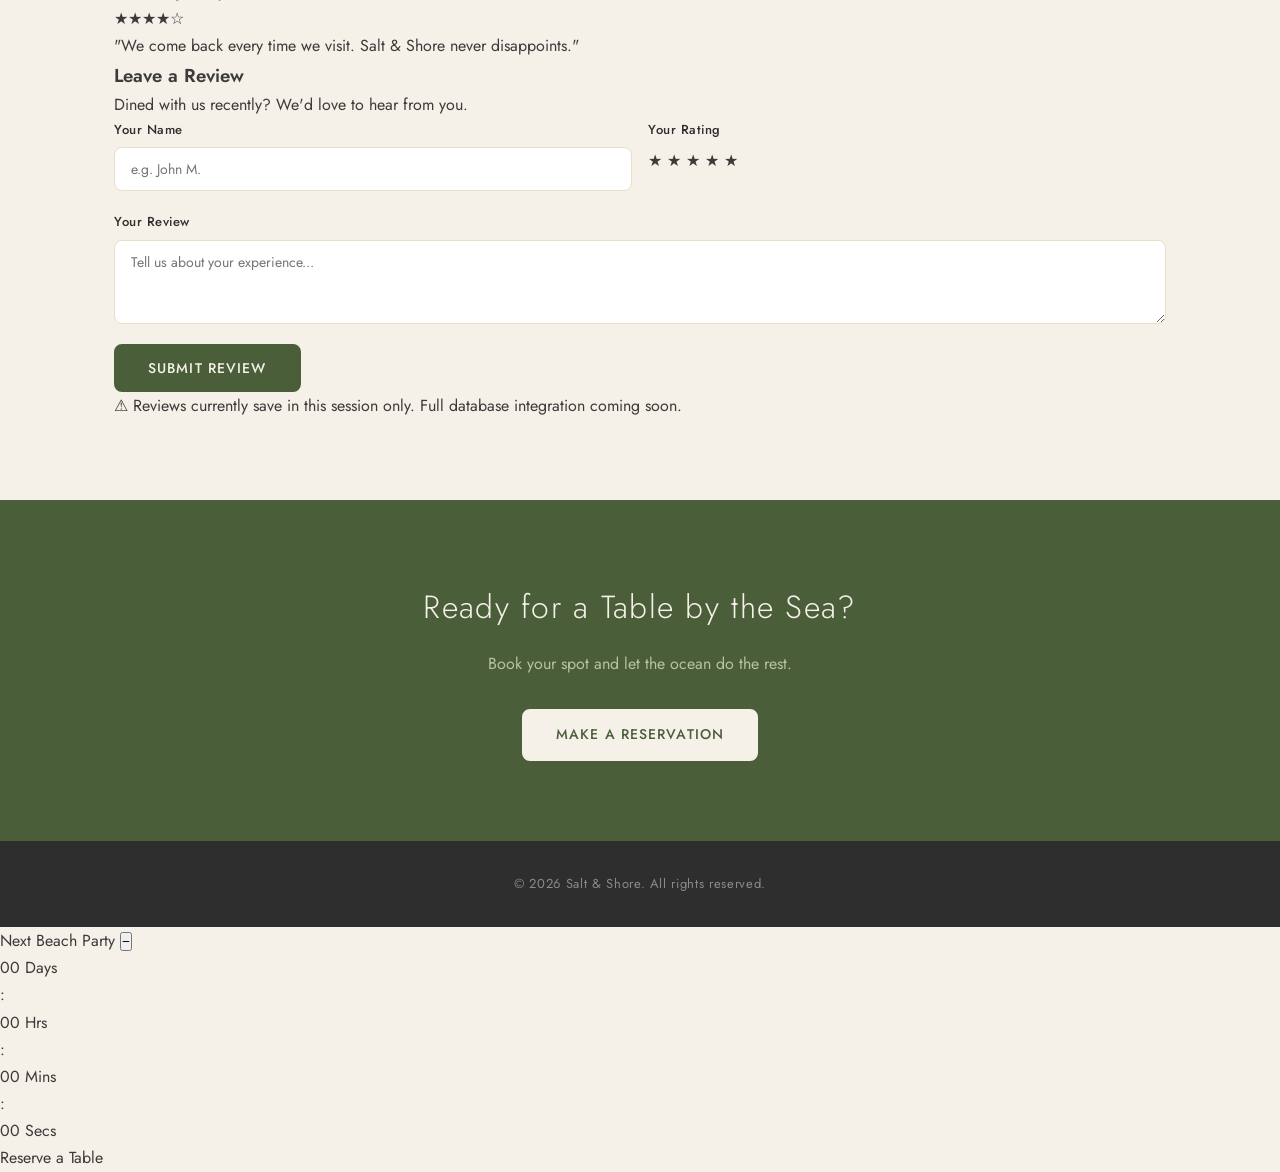
==== commit 921ec9f2: "Added Images to the story page and section with proper styles" ====
--- a/public/index.html
+++ b/public/index.html
@@ -32,77 +32,182 @@
     </div>
   </section>
 
-  <!-- ABOUT TEASER -->
+  <!-- ABOUT TEASER — image right, text left -->
   <section id="about-teaser">
-    <div class="container">
-      <h2>Our Story</h2>
-      <p>Born from a love of the sea and a passion for honest cooking, Salt & Shore brings the finest coastal flavors to your plate.</p>
-      <a href="story.html" class="btn-secondary">Read More</a>
+    <div class="container split">
+      <div class="split-text">
+        <h2>Our Story</h2>
+        <p>Born from a love of the sea and a passion for honest cooking, Salt & Shore brings the finest coastal flavours to your plate. Every dish tells a story of the Kenyan coast.</p>
+        <a href="story.html" class="btn-secondary">Read Our Story</a>
+      </div>
+      <div class="split-image">
+        <img src="../assets/entrance.jpeg" alt="Salt and Shore entrance" />
+      </div>
     </div>
   </section>
 
-  <!-- MENU HIGHLIGHT -->
-  <section id="menu-highlight">
-    <div class="container">
-      <h2>What We're Known For</h2>
-      <div class="menu-cards">
-        <div class="card">
-          <h3>Grilled Catch of the Day</h3>
-          <p>Freshly sourced, simply prepared.</p>
-        </div>
-        <div class="card">
-          <h3>Coconut Prawn Skewers</h3>
-          <p>A house favourite since day one.</p>
-        </div>
-        <div class="card">
-          <h3>Sunset Mocktail</h3>
-          <p>Tropical flavours, beachside vibes.</p>
-        </div>
-      </div>
-      <a href="restaurant.html" class="btn-secondary">Full Menu</a>
+  <!-- MENU SECTION — image left, text right -->
+  <section id="home-menu">
+    <div class="container split">
+      <div class="split-image">
+        <img src="../assets/menu.jpeg" alt="Salt and Shore menu" />
+      </div>
+      <div class="split-text">
+        <div class="event-label">What We Serve</div>
+        <h2>Fresh From the Ocean</h2>
+        <p>From grilled catch of the day to coconut prawn skewers, our menu is built around the sea. Every ingredient is sourced fresh, every dish prepared with care.</p>
+        <div class="home-menu-cards">
+          <div class="home-menu-item">
+            <img src="../assets/salt1.jpeg" alt="Grilled Catch" />
+            <span>Grilled Catch of the Day</span>
+          </div>
+          <div class="home-menu-item">
+            <img src="../assets/salt2.jpeg" alt="Coconut Prawns" />
+            <span>Coconut Prawn Skewers</span>
+          </div>
+          <div class="home-menu-item">
+            <img src="../assets/salt3.jpeg" alt="Sunset Mocktail" />
+            <span>Sunset Mocktail</span>
+          </div>
+        </div>
+        <a href="restaurant.html" class="btn">View Full Menu</a>
+      </div>
     </div>
   </section>
 
-  <!-- TESTIMONIALS -->
-  <section id="testimonials">
-    <div class="container">
-      <h2>What Our Guests Say</h2>
-      <div class="testimonial-grid">
-        <blockquote>
-          <p>"Best seafood I've had on the coast. The view alone is worth the trip."</p>
-          <cite>— Sarah M.</cite>
-        </blockquote>
-        <blockquote>
-          <p>"A hidden gem. The ambiance, the food, the staff — all perfect."</p>
-          <cite>— James K.</cite>
-        </blockquote>
-        <blockquote>
-          <p>"We come back every time we visit. Salt & Shore never disappoints."</p>
-          <cite>— Amina T.</cite>
-        </blockquote>
+  <!-- BEACH PARTY EVENT — text left, image right -->
+  <section id="beach-party">
+    <div class="container beach-party-inner">
+      <div class="beach-party-text">
+        <div class="event-label">Every Monday</div>
+        <h2>Beach Party Nights</h2>
+        <p>As the sun sets every Monday, Salt & Shore comes alive. Join us for a night of good music, cold drinks, fresh food and sand between your toes.</p>
+        <ul class="event-details">
+          <li>📍 Right on the beachfront</li>
+          <li>🕕 Starts 6:00 PM</li>
+          <li>🎶 Live music & DJ sets</li>
+          <li>🍹 Special cocktail menu</li>
+        </ul>
+        <!-- BEACH PARTY COUNTDOWN -->
+        <div class="countdown countdown-party" id="partyCountdown">
+          <div class="countdown-item">
+            <span id="p-days">00</span>
+            <label>Days</label>
+          </div>
+          <div class="countdown-sep">:</div>
+          <div class="countdown-item">
+            <span id="p-hours">00</span>
+            <label>Hours</label>
+          </div>
+          <div class="countdown-sep">:</div>
+          <div class="countdown-item">
+            <span id="p-minutes">00</span>
+            <label>Mins</label>
+          </div>
+          <div class="countdown-sep">:</div>
+          <div class="countdown-item">
+            <span id="p-seconds">00</span>
+            <label>Secs</label>
+          </div>
+        </div>
+        <a href="contact.html" class="btn">Reserve Your Spot</a>
+      </div>
+      <div class="beach-party-image">
+        <img src="../assets/karl.jpeg" alt="Beach Party Mondays at Salt and Shore" />
       </div>
     </div>
   </section>
-<!-- BEACH PARTY EVENT -->
-<section id="beach-party">
-  <div class="container beach-party-inner">
-    <div class="beach-party-text">
-      <div class="event-label">Every Monday</div>
-      <h2>Beach Party Nights</h2>
-      <p>As the sun sets every Monday, Salt & Shore comes alive. Join us for a night of good music, cold drinks, fresh food and sand between your toes. Whether you're a local or just passing through — Monday nights are not to be missed.</p>
-      <ul class="event-details">
-        <li>📍 Right on the beachfront</li>
-        <li>🕕 Starts 6:00 PM</li>
-        <li>🎶 Live music & DJ sets</li>
-        <li>🍹 Special cocktail menu</li>
-      </ul>
-      <a href="contact.html" class="btn">Reserve Your Spot</a>
-    </div>
-    <div class="beach-party-image">
-      <img src="../assets/gallery/beach-party.jpg" alt="Beach Party Mondays at Salt and Shore" />
-    </div>
+
+<!-- REVIEWS -->
+<section id="reviews">
+  <div class="container">
+
+    <!-- RATING SUMMARY -->
+    <div class="reviews-summary">
+      <div class="summary-score">
+        <span class="score-number" id="avgScore">4.8</span>
+        <div class="score-stars" id="summaryStars">★★★★★</div>
+        <span class="score-count" id="reviewCount">Based on 3 reviews</span>
+      </div>
+      <div class="summary-bars">
+        <div class="bar-row"><span>5 ★</span><div class="bar-track"><div class="bar-fill" id="bar5" style="width:80%"></div></div></div>
+        <div class="bar-row"><span>4 ★</span><div class="bar-track"><div class="bar-fill" id="bar4" style="width:15%"></div></div></div>
+        <div class="bar-row"><span>3 ★</span><div class="bar-track"><div class="bar-fill" id="bar3" style="width:5%"></div></div></div>
+        <div class="bar-row"><span>2 ★</span><div class="bar-track"><div class="bar-fill" id="bar2" style="width:0%"></div></div></div>
+        <div class="bar-row"><span>1 ★</span><div class="bar-track"><div class="bar-fill" id="bar1" style="width:0%"></div></div></div>
+      </div>
+    </div>
+
+    <!-- REVIEW CARDS -->
+    <div class="reviews-grid" id="reviewsGrid">
+      <div class="review-card">
+        <div class="review-header">
+          <div class="reviewer-avatar">SM</div>
+          <div class="reviewer-info">
+            <span class="reviewer-name">Sarah M.</span>
+            <span class="reviewer-date">March 2026</span>
+          </div>
+        </div>
+        <div class="review-stars">★★★★★</div>
+        <p class="review-text">"Best seafood I've had on the coast. The view alone is worth the trip."</p>
+      </div>
+      <div class="review-card">
+        <div class="review-header">
+          <div class="reviewer-avatar">JK</div>
+          <div class="reviewer-info">
+            <span class="reviewer-name">James K.</span>
+            <span class="reviewer-date">February 2026</span>
+          </div>
+        </div>
+        <div class="review-stars">★★★★★</div>
+        <p class="review-text">"A hidden gem. The ambiance, the food, the staff — all perfect."</p>
+      </div>
+      <div class="review-card">
+        <div class="review-header">
+          <div class="reviewer-avatar">AT</div>
+          <div class="reviewer-info">
+            <span class="reviewer-name">Amina T.</span>
+            <span class="reviewer-date">January 2026</span>
+          </div>
+        </div>
+        <div class="review-stars">★★★★☆</div>
+        <p class="review-text">"We come back every time we visit. Salt & Shore never disappoints."</p>
+      </div>
+    </div>
+
+    <!-- LEAVE A REVIEW FORM -->
+    <div class="review-form-block">
+      <h3>Leave a Review</h3>
+      <p>Dined with us recently? We'd love to hear from you.</p>
+      <div class="review-form">
+        <div class="form-row">
+          <div class="form-group">
+            <label for="rv-name">Your Name</label>
+            <input type="text" id="rv-name" placeholder="e.g. John M." />
+          </div>
+          <div class="form-group">
+            <label>Your Rating</label>
+            <div class="star-picker" id="starPicker">
+              <span data-val="1">★</span>
+              <span data-val="2">★</span>
+              <span data-val="3">★</span>
+              <span data-val="4">★</span>
+              <span data-val="5">★</span>
+            </div>
+          </div>
+        </div>
+        <div class="form-group">
+          <label for="rv-text">Your Review</label>
+          <textarea id="rv-text" rows="3" placeholder="Tell us about your experience..."></textarea>
+        </div>
+        <button class="btn" id="submitReview">Submit Review</button>
+        <p class="review-note">⚠ Reviews currently save in this session only. Full database integration coming soon.</p>
+      </div>
+    </div>
+
   </div>
 </section>
+
   <!-- RESERVATIONS CTA -->
   <section id="cta">
     <div class="container">
@@ -118,5 +223,189 @@
   </footer>
 
   <script src="../js/main.js"></script>
+ 
+<!-- FLOATING COUNTDOWN -->
+<div class="floating-countdown" id="floatingCountdown">
+  <div class="floating-countdown-header">
+    <span class="floating-label">Next Beach Party</span>
+    <button class="floating-toggle" id="floatingToggle">−</button>
+  </div>
+  <div class="floating-body" id="floatingBody">
+    <div class="floating-timer">
+      <div class="floating-item">
+        <span id="f-days">00</span>
+        <label>Days</label>
+      </div>
+      <div class="floating-sep">:</div>
+      <div class="floating-item">
+        <span id="f-hours">00</span>
+        <label>Hrs</label>
+      </div>
+      <div class="floating-sep">:</div>
+      <div class="floating-item">
+        <span id="f-minutes">00</span>
+        <label>Mins</label>
+      </div>
+      <div class="floating-sep">:</div>
+      <div class="floating-item">
+        <span id="f-seconds">00</span>
+        <label>Secs</label>
+      </div>
+    </div>
+    <a href="contact.html" class="floating-btn">Reserve a Table</a>
+  </div>
+</div>
+<script>
+  // ============================================
+  // COUNTDOWN — shared function
+  // ============================================
+  function getNextMonday() {
+    const now = new Date();
+    const day = now.getDay();
+    const daysUntilMonday = (1 - day + 7) % 7 || 7;
+    const next = new Date(now);
+    next.setDate(now.getDate() + daysUntilMonday);
+    next.setHours(18, 0, 0, 0);
+    return next;
+  }
+
+  function updateCountdowns() {
+    const now = new Date();
+    const diff = getNextMonday() - now;
+    const pad = n => String(Math.max(0, n)).padStart(2, '0');
+
+    const days    = Math.floor(diff / 86400000);
+    const hours   = Math.floor((diff % 86400000) / 3600000);
+    const minutes = Math.floor((diff % 3600000) / 60000);
+    const seconds = Math.floor((diff % 60000) / 1000);
+
+    // Beach party section
+    document.getElementById('p-days').textContent    = pad(days);
+    document.getElementById('p-hours').textContent   = pad(hours);
+    document.getElementById('p-minutes').textContent = pad(minutes);
+    document.getElementById('p-seconds').textContent = pad(seconds);
+
+    // CTA section
+    document.getElementById('r-days').textContent    = pad(days);
+    document.getElementById('r-hours').textContent   = pad(hours);
+    document.getElementById('r-minutes').textContent = pad(minutes);
+    document.getElementById('r-seconds').textContent = pad(seconds);
+
+    // Floating widget
+    document.getElementById('f-days').textContent    = pad(days);
+    document.getElementById('f-hours').textContent   = pad(hours);
+    document.getElementById('f-minutes').textContent = pad(minutes);
+    document.getElementById('f-seconds').textContent = pad(seconds);
+  }
+
+  updateCountdowns();
+  setInterval(updateCountdowns, 1000);
+
+  // ============================================
+  // FLOATING COUNTDOWN — toggle minimize
+  // ============================================
+  const floatingToggle = document.getElementById('floatingToggle');
+  const floatingBody   = document.getElementById('floatingBody');
+
+  floatingToggle.addEventListener('click', () => {
+    const isHidden = floatingBody.style.display === 'none';
+    floatingBody.style.display = isHidden ? 'block' : 'none';
+    floatingToggle.textContent = isHidden ? '−' : '+';
+  });
+
+  // ============================================
+  // REVIEWS — star picker + submit
+  // ============================================
+  let selectedRating = 0;
+  const stars = document.querySelectorAll('#starPicker span');
+
+  stars.forEach(star => {
+    star.addEventListener('mouseover', () => {
+      stars.forEach(s => s.classList.remove('active'));
+      for (let i = 0; i < star.dataset.val; i++) stars[i].classList.add('active');
+    });
+    star.addEventListener('mouseout', () => {
+      stars.forEach((s, i) => {
+        s.classList.toggle('active', i < selectedRating);
+      });
+    });
+    star.addEventListener('click', () => {
+      selectedRating = parseInt(star.dataset.val);
+      stars.forEach((s, i) => {
+        s.classList.toggle('active', i < selectedRating);
+      });
+    });
+  });
+
+  // Static reviews data — swap for API call later
+  let reviews = [
+    { name: 'Sarah M.', rating: 5, text: 'Best seafood I\'ve had on the coast. The view alone is worth the trip.', date: 'March 2026' },
+    { name: 'James K.', rating: 5, text: 'A hidden gem. The ambiance, the food, the staff — all perfect.', date: 'February 2026' },
+    { name: 'Amina T.', rating: 4, text: 'We come back every time we visit. Salt & Shore never disappoints.', date: 'January 2026' },
+  ];
+
+  function getInitials(name) {
+    return name.split(' ').map(n => n[0]).join('').toUpperCase();
+  }
+
+  function getMonthYear() {
+    return new Date().toLocaleDateString('en-GB', { month: 'long', year: 'numeric' });
+  }
+
+  function renderStars(rating) {
+    return '★'.repeat(rating) + '☆'.repeat(5 - rating);
+  }
+
+  function updateSummary() {
+    const avg = (reviews.reduce((a, b) => a + b.rating, 0) / reviews.length).toFixed(1);
+    document.getElementById('avgScore').textContent = avg;
+    document.getElementById('reviewCount').textContent = `Based on ${reviews.length} review${reviews.length !== 1 ? 's' : ''}`;
+
+    const counts = [0, 0, 0, 0, 0];
+    reviews.forEach(r => counts[r.rating - 1]++);
+    [1,2,3,4,5].forEach(n => {
+      const pct = reviews.length ? Math.round((counts[n-1] / reviews.length) * 100) : 0;
+      document.getElementById(`bar${n}`).style.width = pct + '%';
+    });
+  }
+
+  function renderReviews() {
+    const grid = document.getElementById('reviewsGrid');
+    grid.innerHTML = reviews.map(r => `
+      <div class="review-card">
+        <div class="review-header">
+          <div class="reviewer-avatar">${getInitials(r.name)}</div>
+          <div class="reviewer-info">
+            <span class="reviewer-name">${r.name}</span>
+            <span class="reviewer-date">${r.date}</span>
+          </div>
+        </div>
+        <div class="review-stars">${renderStars(r.rating)}</div>
+        <p class="review-text">"${r.text}"</p>
+      </div>
+    `).join('');
+  }
+
+  document.getElementById('submitReview').addEventListener('click', () => {
+    const name = document.getElementById('rv-name').value.trim();
+    const text = document.getElementById('rv-text').value.trim();
+
+    if (!name) { alert('Please enter your name.'); return; }
+    if (!selectedRating) { alert('Please select a star rating.'); return; }
+    if (!text) { alert('Please write a short review.'); return; }
+
+    reviews.unshift({ name, rating: selectedRating, text, date: getMonthYear() });
+
+    document.getElementById('rv-name').value = '';
+    document.getElementById('rv-text').value = '';
+    selectedRating = 0;
+    stars.forEach(s => s.classList.remove('active'));
+
+    renderReviews();
+    updateSummary();
+  });
+
+  updateSummary();
+</script>
 </body>
 </html>
--- a/styles/main.css
+++ b/styles/main.css
@@ -224,13 +224,17 @@
   justify-content: center;
   text-align: center;
   padding: var(--nav-height) 1.5rem 0;
-  background-image: url('../assets/salt10.jpeg');
   background-size: cover;
   background-position: center;
   background-repeat: no-repeat;
   position: relative;
 }
-
+  #hero { background-image: url('../assets/salt10.jpeg'); }
+  #menu-hero { background-image: url('/assets/entrance.jpeg'); }
+  #story-hero { background-image: url('../assets/entrance.jpeg'); }
+  #contact-hero { background-image: url('../assets/saltnshore.jpeg'); }
+  #events-hero { background-image: url('../assets/salt6.jpeg'); }
+  #gallery-hero { background-image: url('../assets/salt12.jpeg'); }
 /* dark overlay so text is readable */
 #hero::before,
 #menu-hero::before,
@@ -285,20 +289,126 @@
     margin-bottom: 0.5rem;
   }
   
-  /* ============================================
-     ABOUT TEASER
-     ============================================ */
-  #about-teaser {
-    text-align: center;
-    background-color: var(--white);
-  }
-  
-  #about-teaser p {
-    max-width: 600px;
-    margin: 0 auto 2rem;
-    color: var(--text-mid);
-    font-size: 16px;
-  }
+/* ============================================
+   ABOUT TEASER — SPLIT LAYOUT
+   ============================================ */
+#about-teaser {
+  background-color: var(--white);
+  padding: var(--section-pad);
+}
+
+/* ============================================
+   HOME MENU SECTION
+   ============================================ */
+#home-menu {
+  background-color: var(--cream);
+  padding: var(--section-pad);
+}
+
+#home-menu .split-text .event-label {
+  margin-bottom: 0.75rem;
+}
+
+.home-menu-cards {
+  display: grid;
+  grid-template-columns: repeat(3, 1fr);
+  gap: 0.75rem;
+  margin: 1.5rem 0 2rem;
+}
+
+.home-menu-item {
+  border-radius: var(--radius);
+  overflow: hidden;
+  position: relative;
+}
+
+.home-menu-item img {
+  width: 100%;
+  height: 110px;
+  object-fit: cover;
+  display: block;
+  transition: transform 0.4s ease;
+}
+
+.home-menu-item:hover img {
+  transform: scale(1.05);
+}
+
+.home-menu-item span {
+  display: block;
+  font-size: 12px;
+  font-weight: 500;
+  color: var(--green-dark);
+  margin-top: 0.4rem;
+  letter-spacing: 0.03em;
+}
+
+/* ============================================
+   COUNTDOWN — PARTY VARIANT (dark bg)
+   ============================================ */
+.countdown-party {
+  margin: 1.5rem 0 2rem;
+}
+
+.countdown-party .countdown-item {
+  background-color: rgba(255, 255, 255, 0.1);
+}
+
+.countdown-party .countdown-item span {
+  color: var(--cream);
+}
+
+.countdown-party .countdown-item label {
+  color: var(--green-light);
+}
+
+.countdown-party .countdown-sep {
+  color: var(--green-light);
+}
+
+/* ============================================
+   COUNTDOWN — CTA VARIANT (centered, light)
+   ============================================ */
+.countdown-cta {
+  justify-content: center;
+  margin: 1.5rem auto;
+}
+
+.countdown-cta .countdown-item {
+  background-color: rgba(255, 255, 255, 0.12);
+}
+
+.countdown-cta .countdown-item span {
+  color: var(--cream);
+}
+
+.countdown-cta .countdown-item label {
+  color: var(--green-light);
+}
+
+.countdown-cta .countdown-sep {
+  color: var(--green-light);
+}
+
+.cta-sub {
+  font-size: 13px;
+  letter-spacing: 0.06em;
+  color: var(--green-light);
+  margin: 0 auto 2rem !important;
+}
+
+/* home menu responsive */
+@media (max-width: 768px) {
+  .home-menu-cards {
+    grid-template-columns: repeat(3, 1fr);
+  }
+}
+
+@media (max-width: 480px) {
+  .home-menu-cards {
+    grid-template-columns: 1fr;
+  }
+}
   
   /* ============================================
      MENU HIGHLIGHT & MENU GRID
@@ -425,96 +535,100 @@
     color: var(--cream);
   }
   
-  /* ============================================
-     STORY PAGE — SPLIT SECTIONS
-     ============================================ */
-  .story-section {
-    padding: var(--section-pad);
-  }
-  
+ /* ============================================
+   STORY PAGE — SPLIT SECTIONS
+   ============================================ */
+.story-section {
+  padding: var(--section-pad);
+}
+
+.split {
+  display: grid;
+  grid-template-columns: 1fr 1fr;
+  gap: 3rem;
+  align-items: center;
+  margin-bottom: 2rem;
+}
+
+.split.reverse .split-image {
+  order: 2;
+}
+
+.split.reverse .split-text {
+  order: 1;
+}
+
+.split-image img {
+  width: 100%;
+  height: 420px;
+  object-fit: cover;
+  display: block;
+}
+
+.split-text h2 {
+  font-size: clamp(1.4rem, 2.5vw, 1.9rem);
+  font-weight: 400;
+  color: var(--green-dark);
+  margin-bottom: 1rem;
+}
+
+.split-text p {
+  color: var(--text-mid);
+  margin-bottom: 1rem;
+  font-size: 15px;
+  line-height: 1.8;
+}
+
+.split-text a {
+  display: inline-block;
+  margin-top: 0.5rem;
+  color: var(--driftwood);
+  font-size: 14px;
+  font-weight: 500;
+  letter-spacing: 0.05em;
+  border-bottom: 1px solid var(--driftwood);
+  padding-bottom: 2px;
+  transition: color var(--transition), border-color var(--transition);
+}
+
+.split-text a:hover {
+  color: var(--green-dark);
+  border-color: var(--green-dark);
+}
+
+.values-list {
+  list-style: none;
+  margin-top: 1rem;
+  display: flex;
+  flex-direction: column;
+  gap: 0.6rem;
+}
+
+.values-list li {
+  font-size: 14px;
+  color: var(--text-mid);
+  font-weight: 500;
+  line-height: 1.6;
+}
+
+/* responsive */
+@media (max-width: 768px) {
   .split {
-    display: grid;
-    grid-template-columns: 1fr 1fr;
-    gap: 4rem;
-    align-items: center;
-  }
-  
-  .split.reverse .split-image {
-    order: 2;
-  }
-  
+    grid-template-columns: 1fr;
+    gap: 1.5rem;
+  }
+
+  .split.reverse .split-image,
   .split.reverse .split-text {
-    order: 1;
-  }
-  
+    order: unset;
+  }
+
   .split-image img {
-    width: 100%;
-    height: 400px;
-    object-fit: cover;
-    border-radius: var(--radius-lg);
-  }
-  
-  .split-text h2 {
-    margin-bottom: 1rem;
-  }
-  
-  .split-text p {
-    color: var(--text-mid);
-    margin-bottom: 1rem;
-    font-size: 15px;
-  }
-  
-  .values-list {
-    list-style: none;
-    margin-top: 1rem;
-    display: flex;
-    flex-direction: column;
-    gap: 0.6rem;
-  }
-  
-  .values-list li {
-    font-size: 14px;
-    color: var(--text-mid);
-    font-weight: 500;
-  }
-  
-  /* ============================================
-     AWARDS
-     ============================================ */
-  #awards {
-    text-align: center;
-  }
-  
-  .awards-grid {
-    display: grid;
-    grid-template-columns: repeat(auto-fit, minmax(200px, 1fr));
-    gap: 1.5rem;
-    margin-top: 2rem;
-  }
-  
-  .award-card {
-    background-color: var(--white);
-    border: 1px solid var(--sand);
-    border-radius: var(--radius-lg);
-    padding: 2rem 1.5rem;
-  }
-  
-  .award-icon {
-    font-size: 28px;
-    margin-bottom: 0.75rem;
-  }
-  
-  .award-card h3 {
-    font-size: 14px;
-    font-weight: 500;
-    color: var(--green-dark);
-    margin-bottom: 0.4rem;
-  }
-  
-  .award-card p {
-    font-size: 13px;
-    color: var(--text-light);
-  }
+    height: 260px;
+  }
+}
+  
+
   
   /* ============================================
      CONTACT PAGE
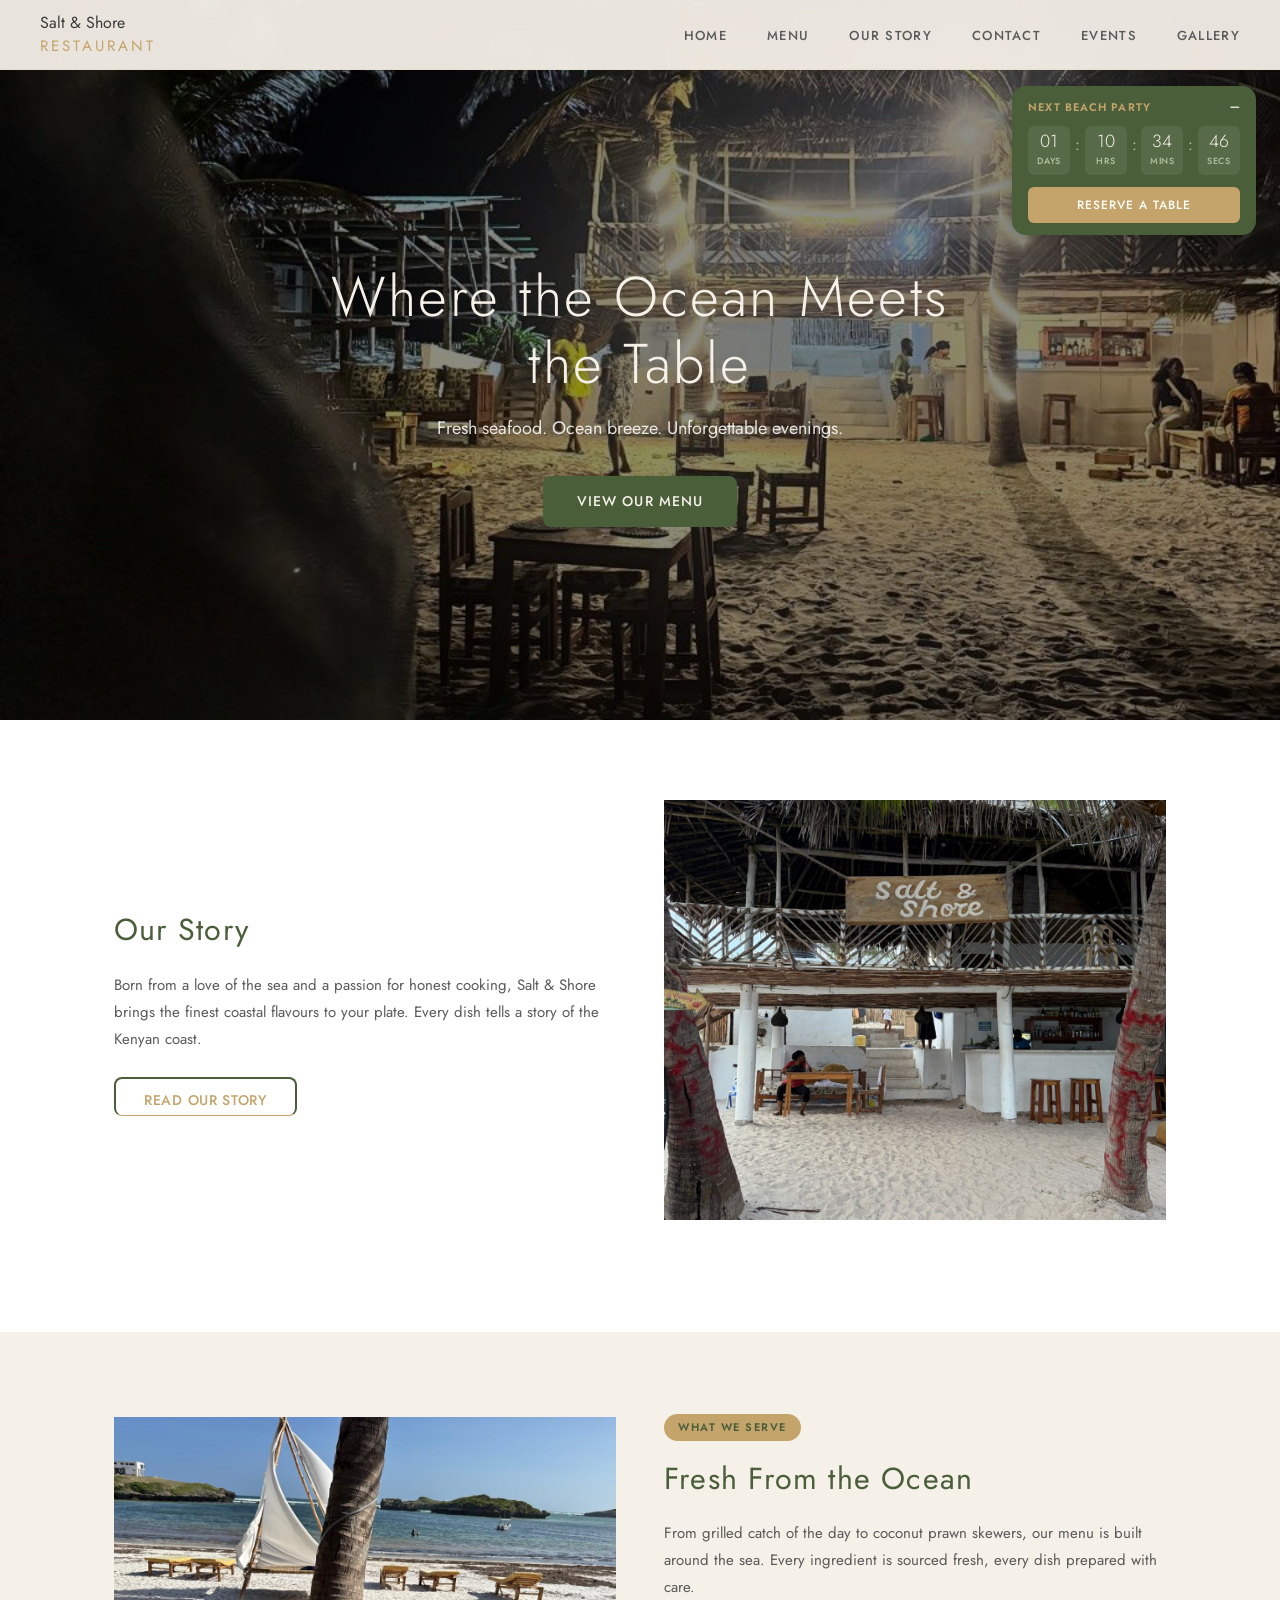
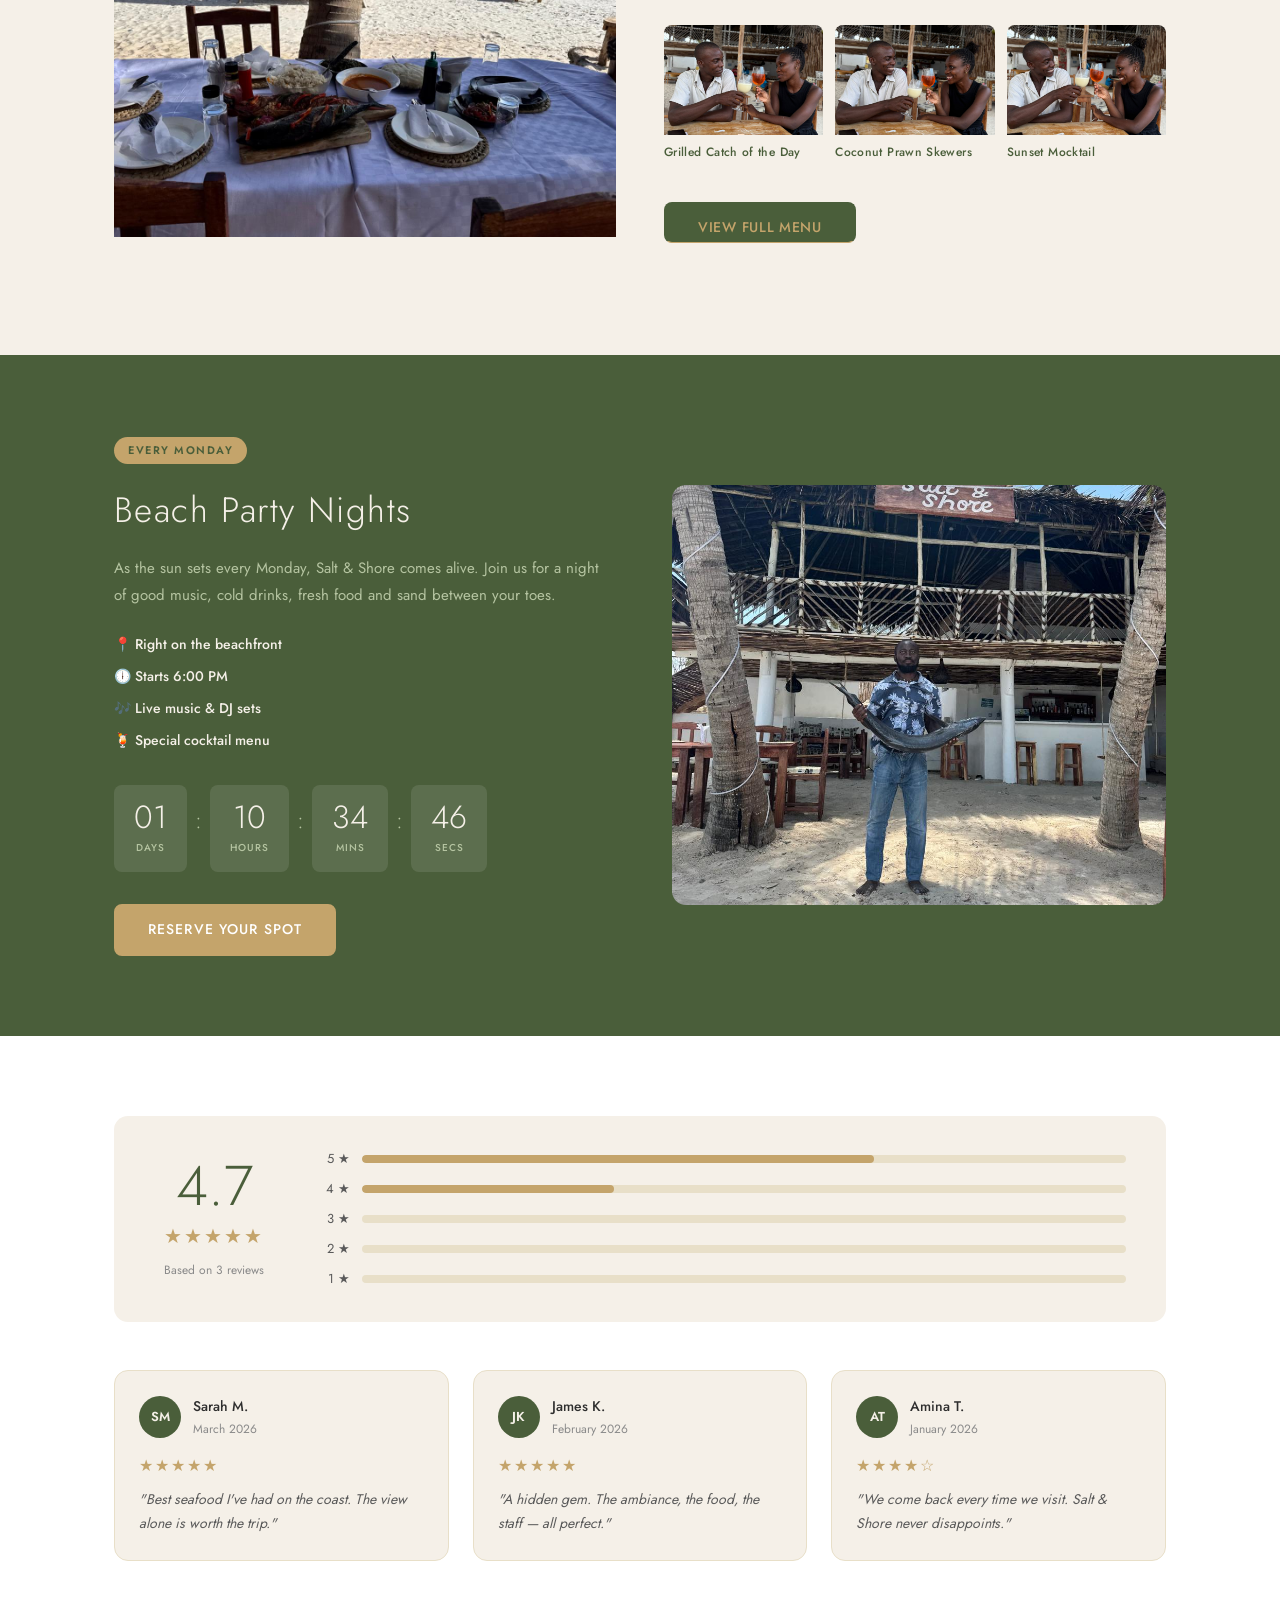
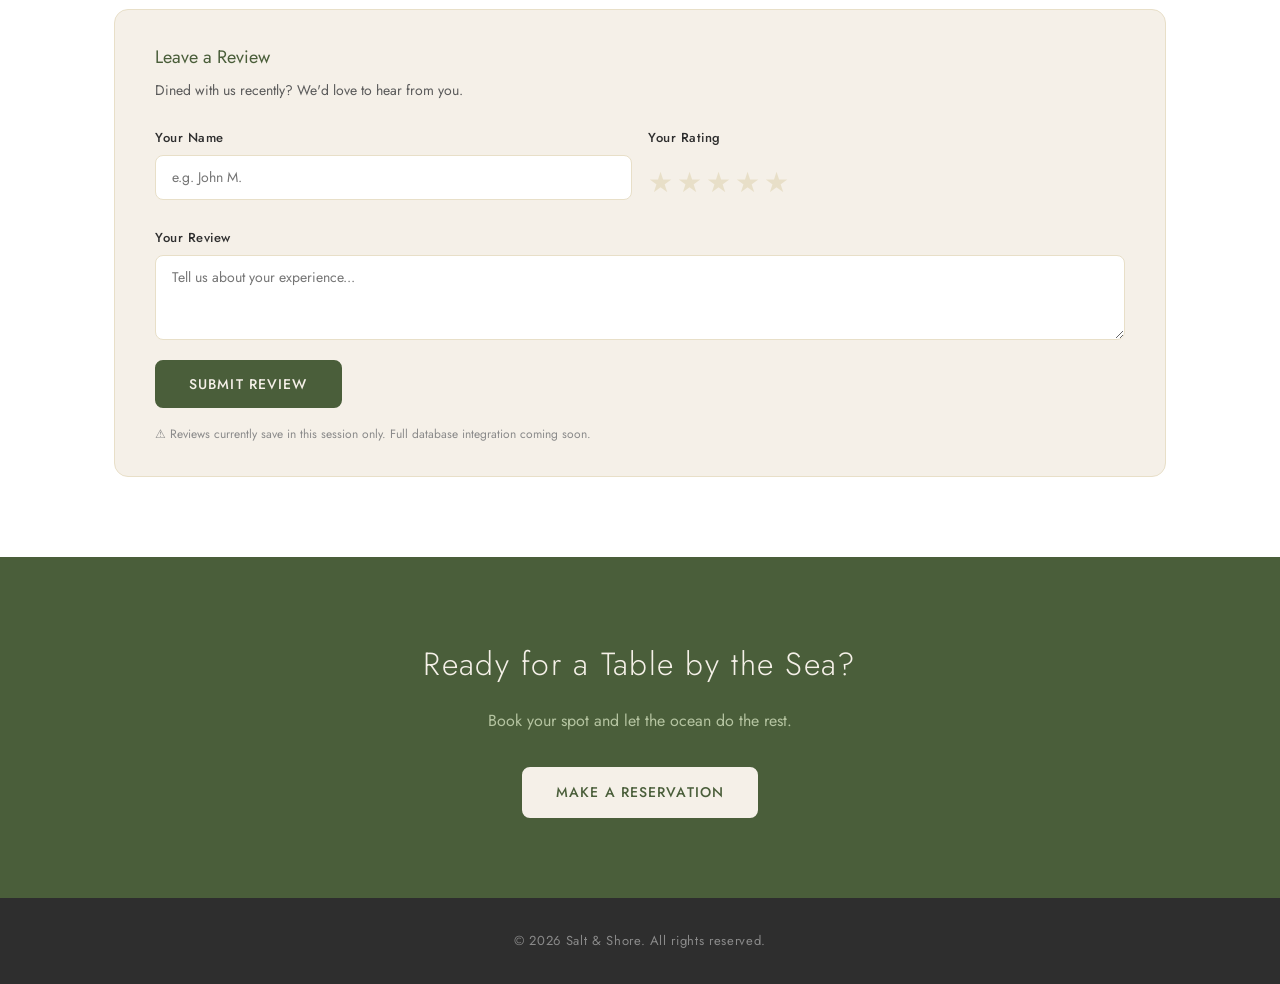
==== commit db9c2654: "Added events timer" ====
--- a/public/index.html
+++ b/public/index.html
@@ -269,7 +269,7 @@
     return next;
   }
 
-  function updateCountdowns() {
+function updateCountdowns() {
     const now = new Date();
     const diff = getNextMonday() - now;
     const pad = n => String(Math.max(0, n)).padStart(2, '0');
@@ -285,21 +285,16 @@
     document.getElementById('p-minutes').textContent = pad(minutes);
     document.getElementById('p-seconds').textContent = pad(seconds);
 
-    // CTA section
-    document.getElementById('r-days').textContent    = pad(days);
-    document.getElementById('r-hours').textContent   = pad(hours);
-    document.getElementById('r-minutes').textContent = pad(minutes);
-    document.getElementById('r-seconds').textContent = pad(seconds);
-
     // Floating widget
     document.getElementById('f-days').textContent    = pad(days);
     document.getElementById('f-hours').textContent   = pad(hours);
     document.getElementById('f-minutes').textContent = pad(minutes);
     document.getElementById('f-seconds').textContent = pad(seconds);
   }
-
-  updateCountdowns();
-  setInterval(updateCountdowns, 1000);
+updateCountdowns();
+setInterval(updateCountdowns, 1000);  
+
+ 
 
   // ============================================
   // FLOATING COUNTDOWN — toggle minimize
--- a/styles/main.css
+++ b/styles/main.css
@@ -459,44 +459,315 @@
   .menu-section h2 {
     margin-bottom: 0.25rem;
   }
-  
   /* ============================================
-     TESTIMONIALS
-     ============================================ */
-  #testimonials {
-    background-color: var(--sand);
+   FLOATING COUNTDOWN
+   ============================================ */
+.floating-countdown {
+  position: fixed;
+  top: calc(var(--nav-height) + 1rem);
+  right: 1.5rem;
+  z-index: 999;
+  background-color: var(--green-dark);
+  border-radius: var(--radius-lg);
+  padding: 0.75rem 1rem;
+  min-width: 220px;
+  box-shadow: 0 4px 20px rgba(0,0,0,0.2);
+}
+
+.floating-countdown-header {
+  display: flex;
+  justify-content: space-between;
+  align-items: center;
+  margin-bottom: 0.6rem;
+}
+
+.floating-label {
+  font-size: 11px;
+  font-weight: 600;
+  letter-spacing: 0.1em;
+  text-transform: uppercase;
+  color: var(--driftwood);
+}
+
+.floating-toggle {
+  background: none;
+  border: none;
+  color: var(--cream);
+  font-size: 18px;
+  cursor: pointer;
+  line-height: 1;
+  padding: 0;
+}
+
+.floating-timer {
+  display: flex;
+  align-items: center;
+  gap: 0.3rem;
+  margin-bottom: 0.75rem;
+}
+
+.floating-item {
+  display: flex;
+  flex-direction: column;
+  align-items: center;
+  background-color: rgba(255,255,255,0.08);
+  border-radius: 6px;
+  padding: 0.4rem 0.5rem;
+  min-width: 42px;
+}
+
+.floating-item span {
+  font-size: 1.1rem;
+  font-weight: 300;
+  color: var(--cream);
+  line-height: 1;
+}
+
+.floating-item label {
+  font-size: 9px;
+  font-weight: 500;
+  letter-spacing: 0.08em;
+  text-transform: uppercase;
+  color: var(--green-light);
+  margin-top: 3px;
+}
+
+.floating-sep {
+  font-size: 1rem;
+  color: var(--green-light);
+  margin-bottom: 0.8rem;
+}
+
+.floating-btn {
+  display: block;
+  text-align: center;
+  font-size: 12px;
+  font-weight: 500;
+  letter-spacing: 0.08em;
+  text-transform: uppercase;
+  background-color: var(--driftwood);
+  color: var(--white);
+  padding: 0.5rem;
+  border-radius: 6px;
+  transition: opacity var(--transition);
+}
+
+.floating-btn:hover {
+  opacity: 0.85;
+}
+
+/* ============================================
+   GOOGLE-STYLE REVIEWS
+   ============================================ */
+#reviews {
+  background-color: var(--white);
+  padding: var(--section-pad);
+}
+
+#reviews h2 {
+  margin-bottom: 2rem;
+  text-align: center;
+}
+
+.reviews-summary {
+  display: flex;
+  gap: 3rem;
+  align-items: center;
+  background-color: var(--cream);
+  border-radius: var(--radius-lg);
+  padding: 2rem 2.5rem;
+  margin-bottom: 3rem;
+}
+
+.summary-score {
+  display: flex;
+  flex-direction: column;
+  align-items: center;
+  min-width: 120px;
+}
+
+.score-number {
+  font-size: 3.5rem;
+  font-weight: 300;
+  color: var(--green-dark);
+  line-height: 1;
+}
+
+.score-stars {
+  font-size: 20px;
+  color: var(--driftwood);
+  margin: 0.4rem 0;
+  letter-spacing: 2px;
+}
+
+.score-count {
+  font-size: 12px;
+  color: var(--text-light);
+  text-align: center;
+}
+
+.summary-bars {
+  flex: 1;
+  display: flex;
+  flex-direction: column;
+  gap: 0.5rem;
+}
+
+.bar-row {
+  display: flex;
+  align-items: center;
+  gap: 0.75rem;
+  font-size: 13px;
+  color: var(--text-mid);
+}
+
+.bar-row span {
+  min-width: 28px;
+  text-align: right;
+}
+
+.bar-track {
+  flex: 1;
+  height: 8px;
+  background-color: var(--sand);
+  border-radius: 4px;
+  overflow: hidden;
+}
+
+.bar-fill {
+  height: 100%;
+  background-color: var(--driftwood);
+  border-radius: 4px;
+  transition: width 0.4s ease;
+}
+
+.reviews-grid {
+  display: grid;
+  grid-template-columns: repeat(auto-fit, minmax(280px, 1fr));
+  gap: 1.5rem;
+  margin-bottom: 3rem;
+}
+
+.review-card {
+  background-color: var(--cream);
+  border: 1px solid var(--sand);
+  border-radius: var(--radius-lg);
+  padding: 1.5rem;
+}
+
+.review-header {
+  display: flex;
+  align-items: center;
+  gap: 0.75rem;
+  margin-bottom: 0.75rem;
+}
+
+.reviewer-avatar {
+  width: 42px;
+  height: 42px;
+  border-radius: 50%;
+  background-color: var(--green-dark);
+  color: var(--cream);
+  display: flex;
+  align-items: center;
+  justify-content: center;
+  font-size: 13px;
+  font-weight: 600;
+  flex-shrink: 0;
+}
+
+.reviewer-info {
+  display: flex;
+  flex-direction: column;
+}
+
+.reviewer-name {
+  font-size: 14px;
+  font-weight: 500;
+  color: var(--text-dark);
+}
+
+.reviewer-date {
+  font-size: 12px;
+  color: var(--text-light);
+}
+
+.review-stars {
+  font-size: 16px;
+  color: var(--driftwood);
+  letter-spacing: 2px;
+  margin-bottom: 0.6rem;
+}
+
+.review-text {
+  font-size: 14px;
+  color: var(--text-mid);
+  line-height: 1.7;
+  font-style: italic;
+}
+
+/* REVIEW FORM */
+.review-form-block {
+  background-color: var(--cream);
+  border-radius: var(--radius-lg);
+  padding: 2rem 2.5rem;
+  border: 1px solid var(--sand);
+}
+
+.review-form-block h3 {
+  font-size: 18px;
+  font-weight: 400;
+  color: var(--green-dark);
+  margin-bottom: 0.4rem;
+}
+
+.review-form-block > p {
+  font-size: 14px;
+  color: var(--text-mid);
+  margin-bottom: 1.5rem;
+}
+
+.star-picker {
+  display: flex;
+  gap: 4px;
+  font-size: 28px;
+  color: var(--sand);
+  cursor: pointer;
+  margin-top: 4px;
+}
+
+.star-picker span.active {
+  color: var(--driftwood);
+}
+
+.star-picker span:hover {
+  color: var(--driftwood);
+}
+
+.review-note {
+  font-size: 12px;
+  color: var(--text-light);
+  margin-top: 1rem !important;
+  margin-bottom: 0 !important;
+}
+
+/* Reviews responsive */
+@media (max-width: 768px) {
+  .reviews-summary {
+    flex-direction: column;
+    gap: 1.5rem;
     text-align: center;
   }
-  
-  .testimonial-grid {
-    display: grid;
-    grid-template-columns: repeat(auto-fit, minmax(260px, 1fr));
-    gap: 1.5rem;
-    margin-top: 2rem;
-  }
-  
-  blockquote {
-    background-color: var(--white);
-    border-radius: var(--radius-lg);
-    padding: 1.75rem;
-    border-left: 4px solid var(--green-light);
-    text-align: left;
-  }
-  
-  blockquote p {
-    font-size: 15px;
-    color: var(--text-mid);
-    font-style: italic;
-    margin-bottom: 1rem;
-    line-height: 1.7;
-  }
-  
-  blockquote cite {
-    font-size: 13px;
-    font-weight: 500;
-    color: var(--green-dark);
-    letter-spacing: 0.05em;
-  }
+
+  .bar-row {
+    font-size: 12px;
+  }
+
+  .floating-countdown {
+    min-width: 180px;
+    right: 1rem;
+  }
+}
   
   /* ============================================
      CTA SECTION
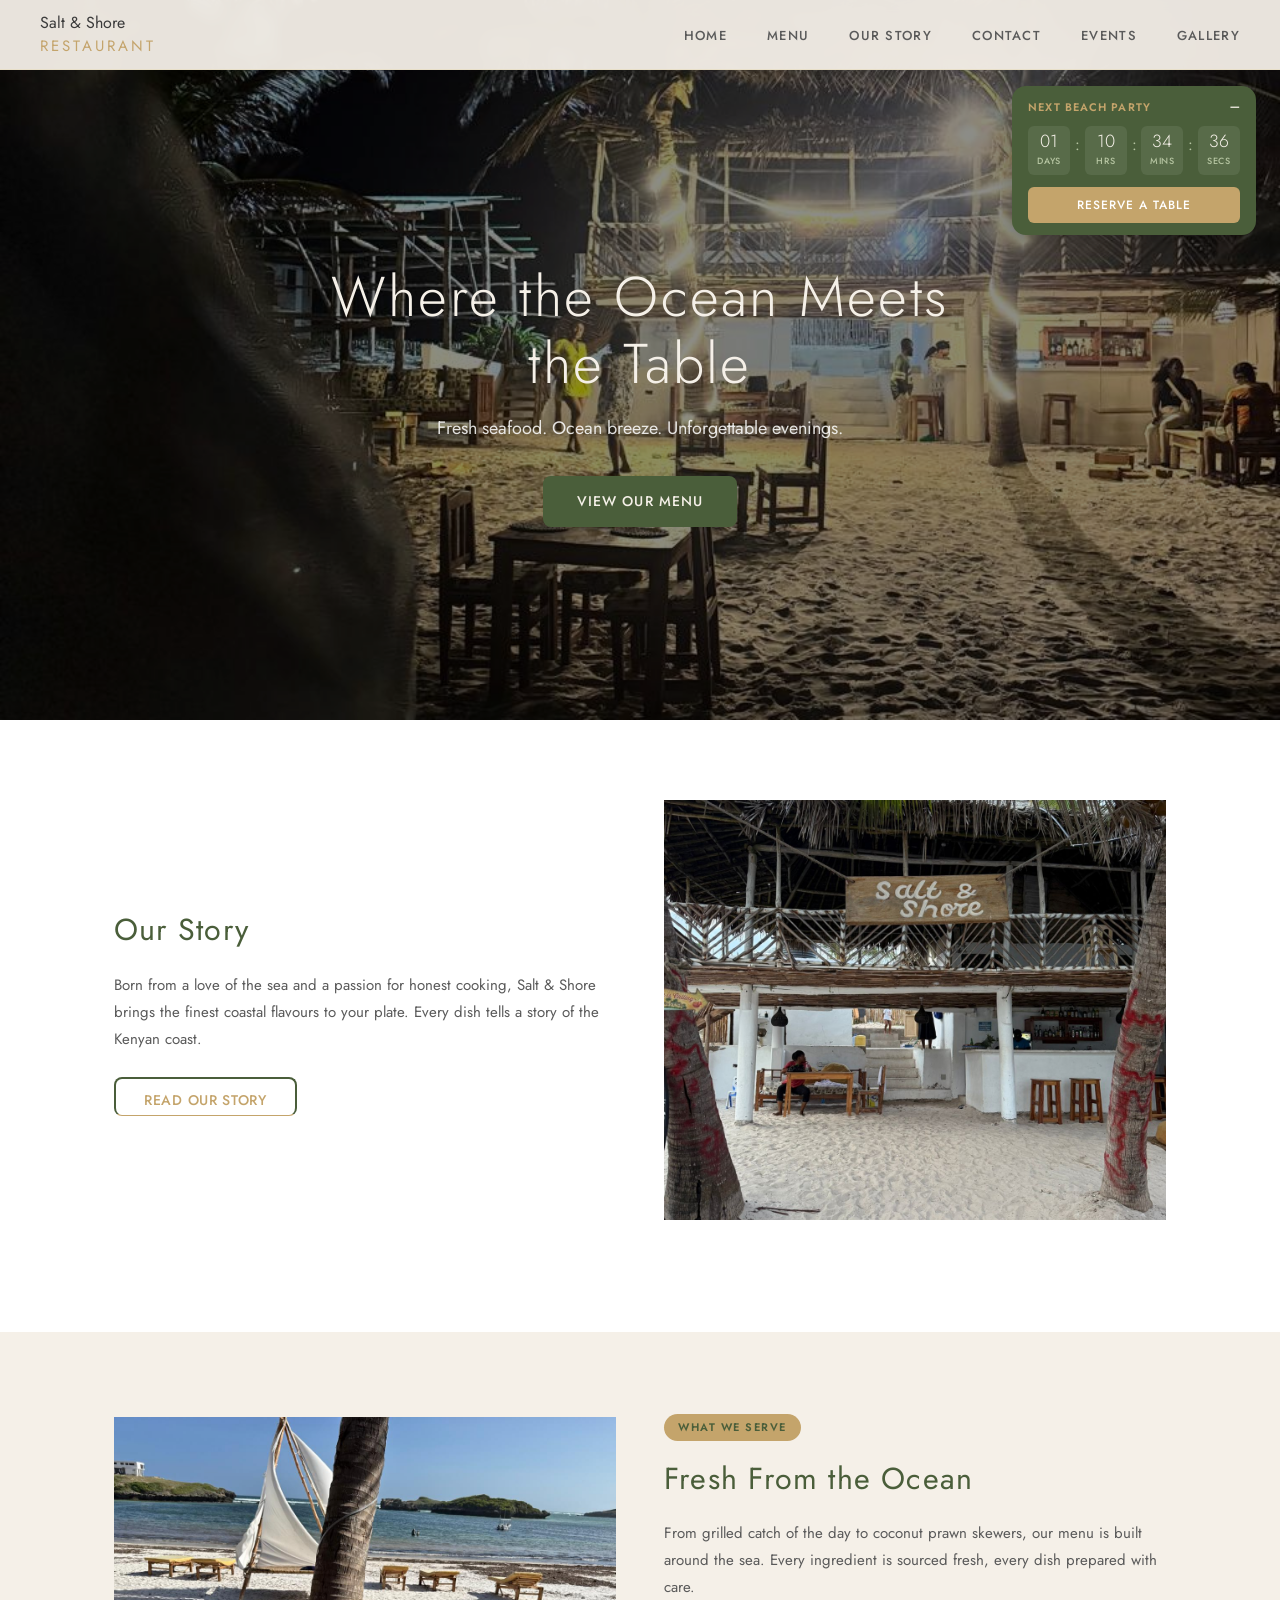
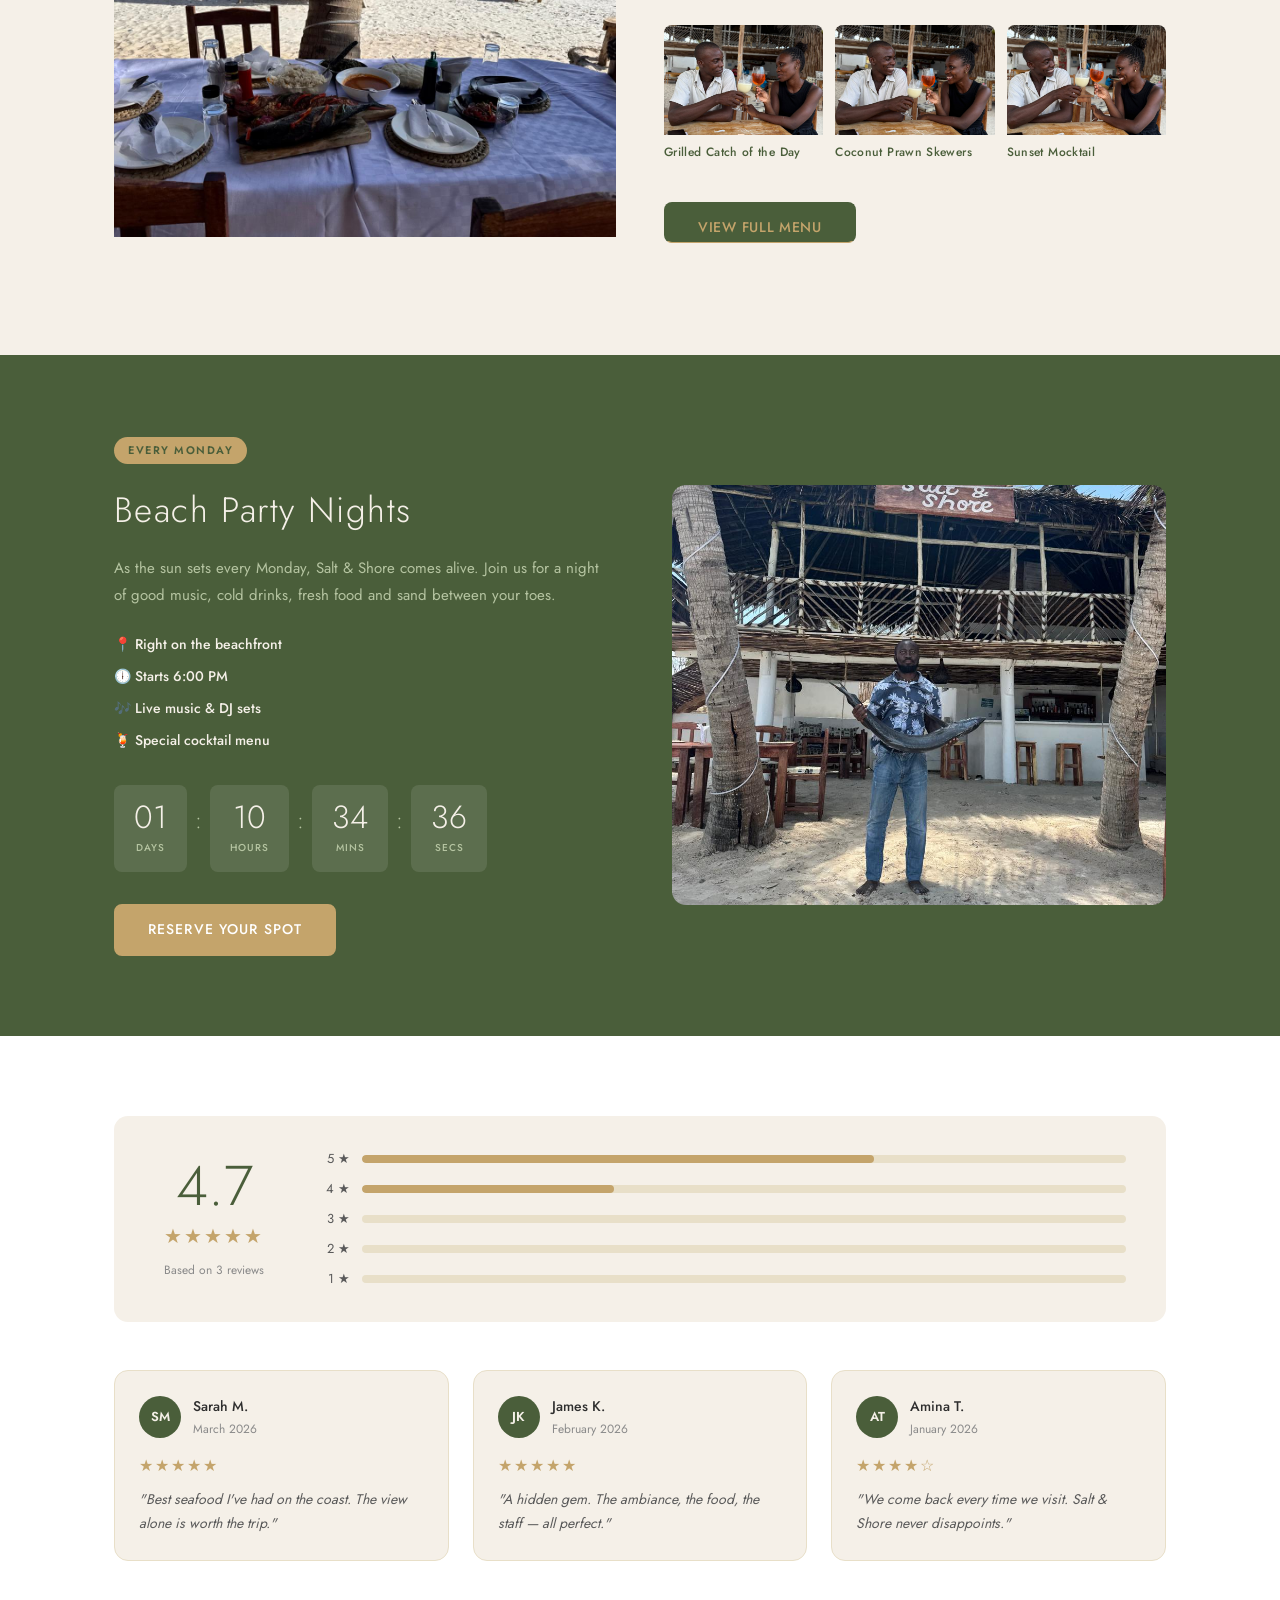
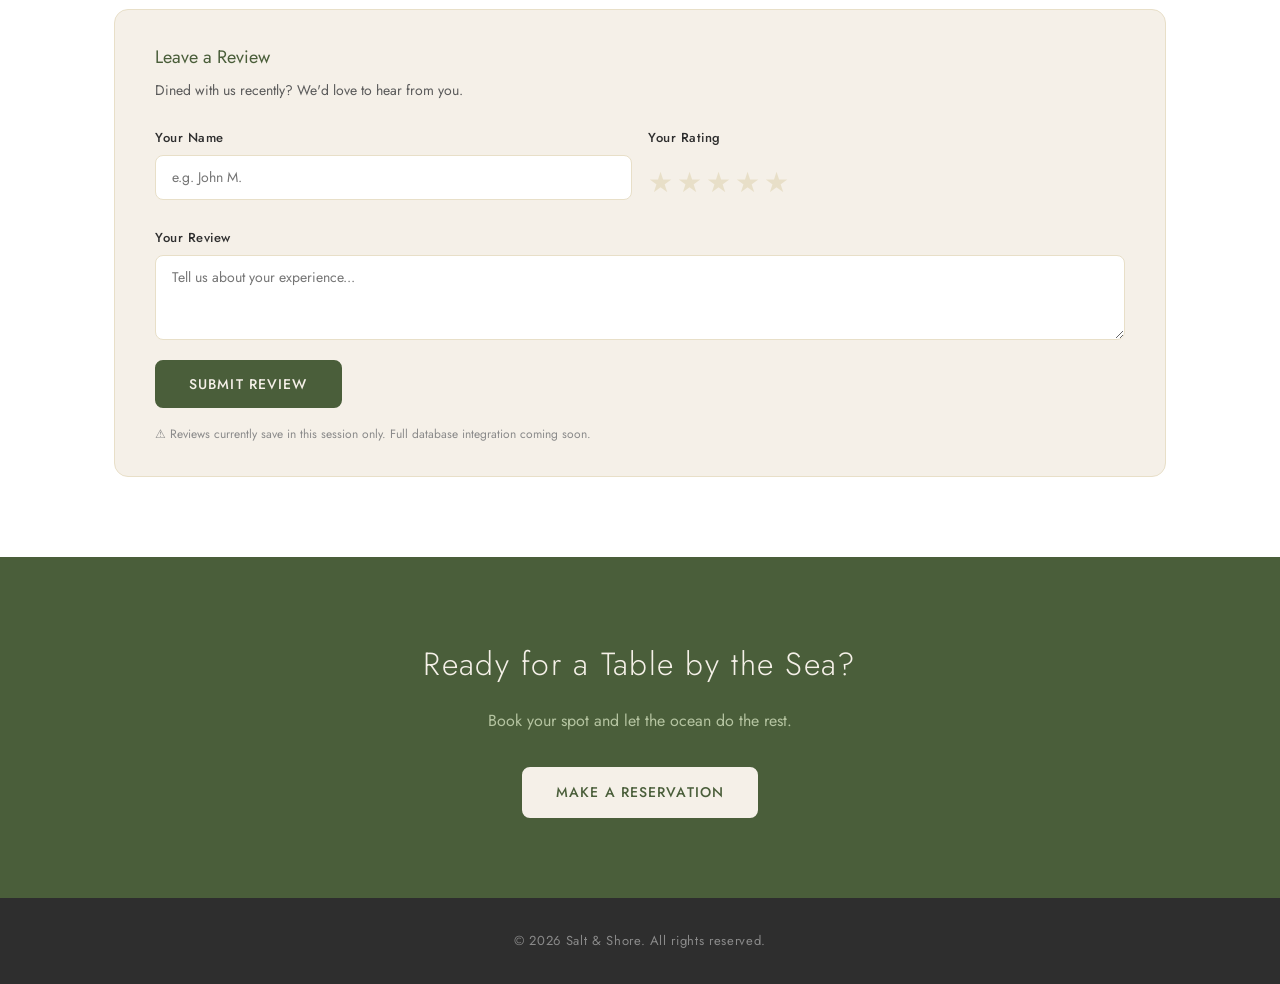
==== commit ba4899c2: "Changed styles path" ====
--- a/public/index.html
+++ b/public/index.html
@@ -4,7 +4,7 @@
   <meta charset="UTF-8" />
   <meta name="viewport" content="width=device-width, initial-scale=1.0" />
   <title>Salt & Shore</title>
-  <link rel="stylesheet" href="../styles/main.css" />
+  <link rel="stylesheet" href="/styles/main.css" />
 </head>
 <body>
 
--- a/styles/main.css
+++ b/styles/main.css
@@ -1578,6 +1578,252 @@
     }
   }
   /* ============================================
+   NAV DARK VARIANT — menu page
+   ============================================ */
+.nav-dark {
+  background-color: rgba(10, 18, 35, 0.85) !important;
+  border-bottom: 1px solid rgba(255,255,255,0.08) !important;
+}
+
+.nav-dark .logo a {
+  color: var(--cream);
+}
+
+.nav-dark .logo a span {
+  color: var(--driftwood);
+}
+
+.nav-dark ul li a {
+  color: rgba(255,255,255,0.7);
+}
+
+.nav-dark ul li a:hover {
+  color: var(--cream);
+}
+
+/* ============================================
+   MENU HERO — DARK VIDEO
+   ============================================ */
+#menu-hero-dark {
+  position: relative;
+  min-height: 100vh;
+  background-color: #0a1223;
+  display: flex;
+  align-items: center;
+  overflow: hidden;
+}
+
+.hero-video {
+  position: absolute;
+  inset: 0;
+  width: 100%;
+  height: 100%;
+  object-fit: cover;
+  z-index: 0;
+  opacity: 0.4;
+}
+
+.hero-video-overlay {
+  position: absolute;
+  inset: 0;
+  background: linear-gradient(
+    120deg,
+    rgba(10, 18, 35, 0.92) 20%,
+    rgba(10, 18, 35, 0.3) 60%
+  );
+  z-index: 1;
+}
+
+.menu-hero-content {
+  position: relative;
+  z-index: 2;
+  width: 100%;
+  max-width: var(--container-max);
+  margin: 0 auto;
+  padding: calc(var(--nav-height) + 2rem) 2.5rem 4rem;
+  display: flex;
+  align-items: center;
+  justify-content: space-between;
+}
+
+.menu-hero-text {
+  max-width: 520px;
+}
+
+.menu-hero-label {
+  display: inline-block;
+  font-size: 11px;
+  font-weight: 600;
+  letter-spacing: 0.18em;
+  text-transform: uppercase;
+  color: var(--driftwood);
+  margin-bottom: 1.25rem;
+}
+
+.menu-hero-text h1 {
+  font-size: clamp(2.2rem, 5vw, 3.8rem);
+  font-weight: 300;
+  color: var(--cream);
+  line-height: 1.15;
+  margin-bottom: 1.25rem;
+  letter-spacing: 0.02em;
+}
+
+.menu-hero-text p {
+  font-size: 16px;
+  color: rgba(255,255,255,0.65);
+  line-height: 1.8;
+  margin-bottom: 2rem;
+}
+
+.btn-light {
+  background-color: var(--cream);
+  color: var(--green-dark);
+  border-color: var(--cream);
+}
+
+.btn-light:hover {
+  background-color: transparent;
+  color: var(--cream);
+  border-color: var(--cream);
+}
+
+/* FLOATING DISH CARDS */
+.floating-dish {
+  position: absolute;
+  background-color: rgba(255,255,255,0.06);
+  backdrop-filter: blur(10px);
+  border: 1px solid rgba(255,255,255,0.12);
+  border-radius: 14px;
+  padding: 0.6rem;
+  display: flex;
+  align-items: center;
+  gap: 0.75rem;
+  min-width: 210px;
+  animation: floatUpDown 4s ease-in-out infinite;
+}
+
+.floating-dish img {
+  width: 56px;
+  height: 56px;
+  border-radius: 10px;
+  object-fit: cover;
+  flex-shrink: 0;
+}
+
+.floating-dish-info {
+  display: flex;
+  flex-direction: column;
+  gap: 3px;
+}
+
+.dish-name {
+  font-size: 13px;
+  font-weight: 500;
+  color: var(--cream);
+}
+
+.dish-tag {
+  font-size: 11px;
+  color: var(--driftwood);
+  letter-spacing: 0.05em;
+}
+
+.floating-dish-1 {
+  top: 25%;
+  right: 8%;
+  animation-delay: 0s;
+}
+
+.floating-dish-2 {
+  bottom: 28%;
+  right: 14%;
+  animation-delay: 1.5s;
+}
+
+@keyframes floatUpDown {
+  0%, 100% { transform: translateY(0px); }
+  50%       { transform: translateY(-10px); }
+}
+
+/* ============================================
+   VIDEO BREAK SECTION
+   ============================================ */
+#menu-video-break {
+  position: relative;
+  height: 500px;
+  overflow: hidden;
+}
+
+.video-break-inner {
+  position: relative;
+  width: 100%;
+  height: 100%;
+}
+
+.break-video {
+  position: absolute;
+  inset: 0;
+  width: 100%;
+  height: 100%;
+  object-fit: cover;
+  z-index: 0;
+}
+
+.video-break-overlay {
+  position: absolute;
+  inset: 0;
+  background-color: rgba(10, 18, 35, 0.65);
+  z-index: 1;
+  display: flex;
+  align-items: center;
+  justify-content: center;
+  text-align: center;
+}
+
+.video-break-content {
+  max-width: 600px;
+  padding: 0 1.5rem;
+}
+
+.video-break-content h2 {
+  font-size: clamp(1.6rem, 3.5vw, 2.4rem);
+  font-weight: 300;
+  color: var(--cream);
+  line-height: 1.3;
+  margin: 0.75rem 0 1rem;
+}
+
+.video-break-content p {
+  font-size: 15px;
+  color: rgba(255,255,255,0.7);
+  line-height: 1.8;
+}
+
+/* Menu hero responsive */
+@media (max-width: 768px) {
+  .menu-hero-content {
+    flex-direction: column;
+    align-items: flex-start;
+    padding-bottom: 12rem;
+  }
+
+  .floating-dish-1 {
+    top: auto;
+    bottom: 6rem;
+    right: 1rem;
+  }
+
+  .floating-dish-2 {
+    bottom: 1.5rem;
+    right: 1rem;
+  }
+
+  #menu-video-break {
+    height: 360px;
+  }
+}
+  /* ============================================
      RESPONSIVE
      ============================================ */
   @media (max-width: 768px) {
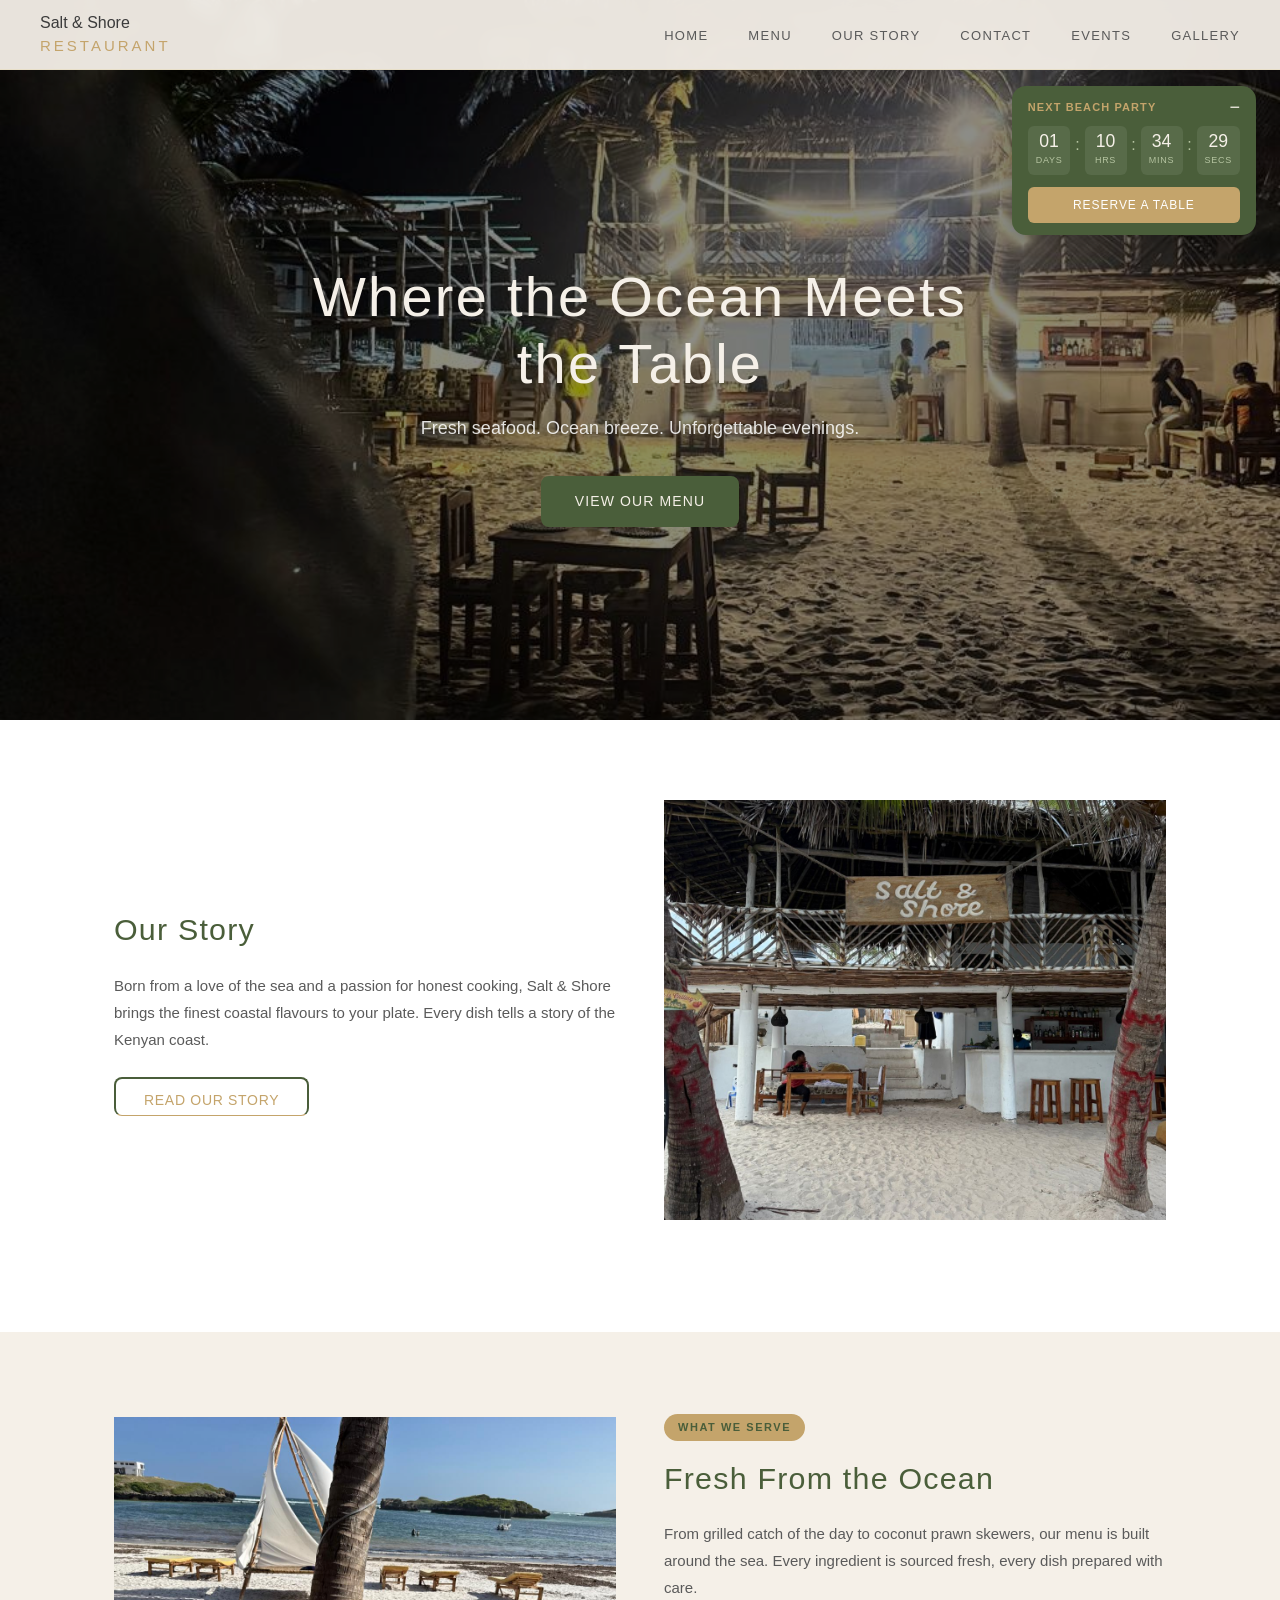
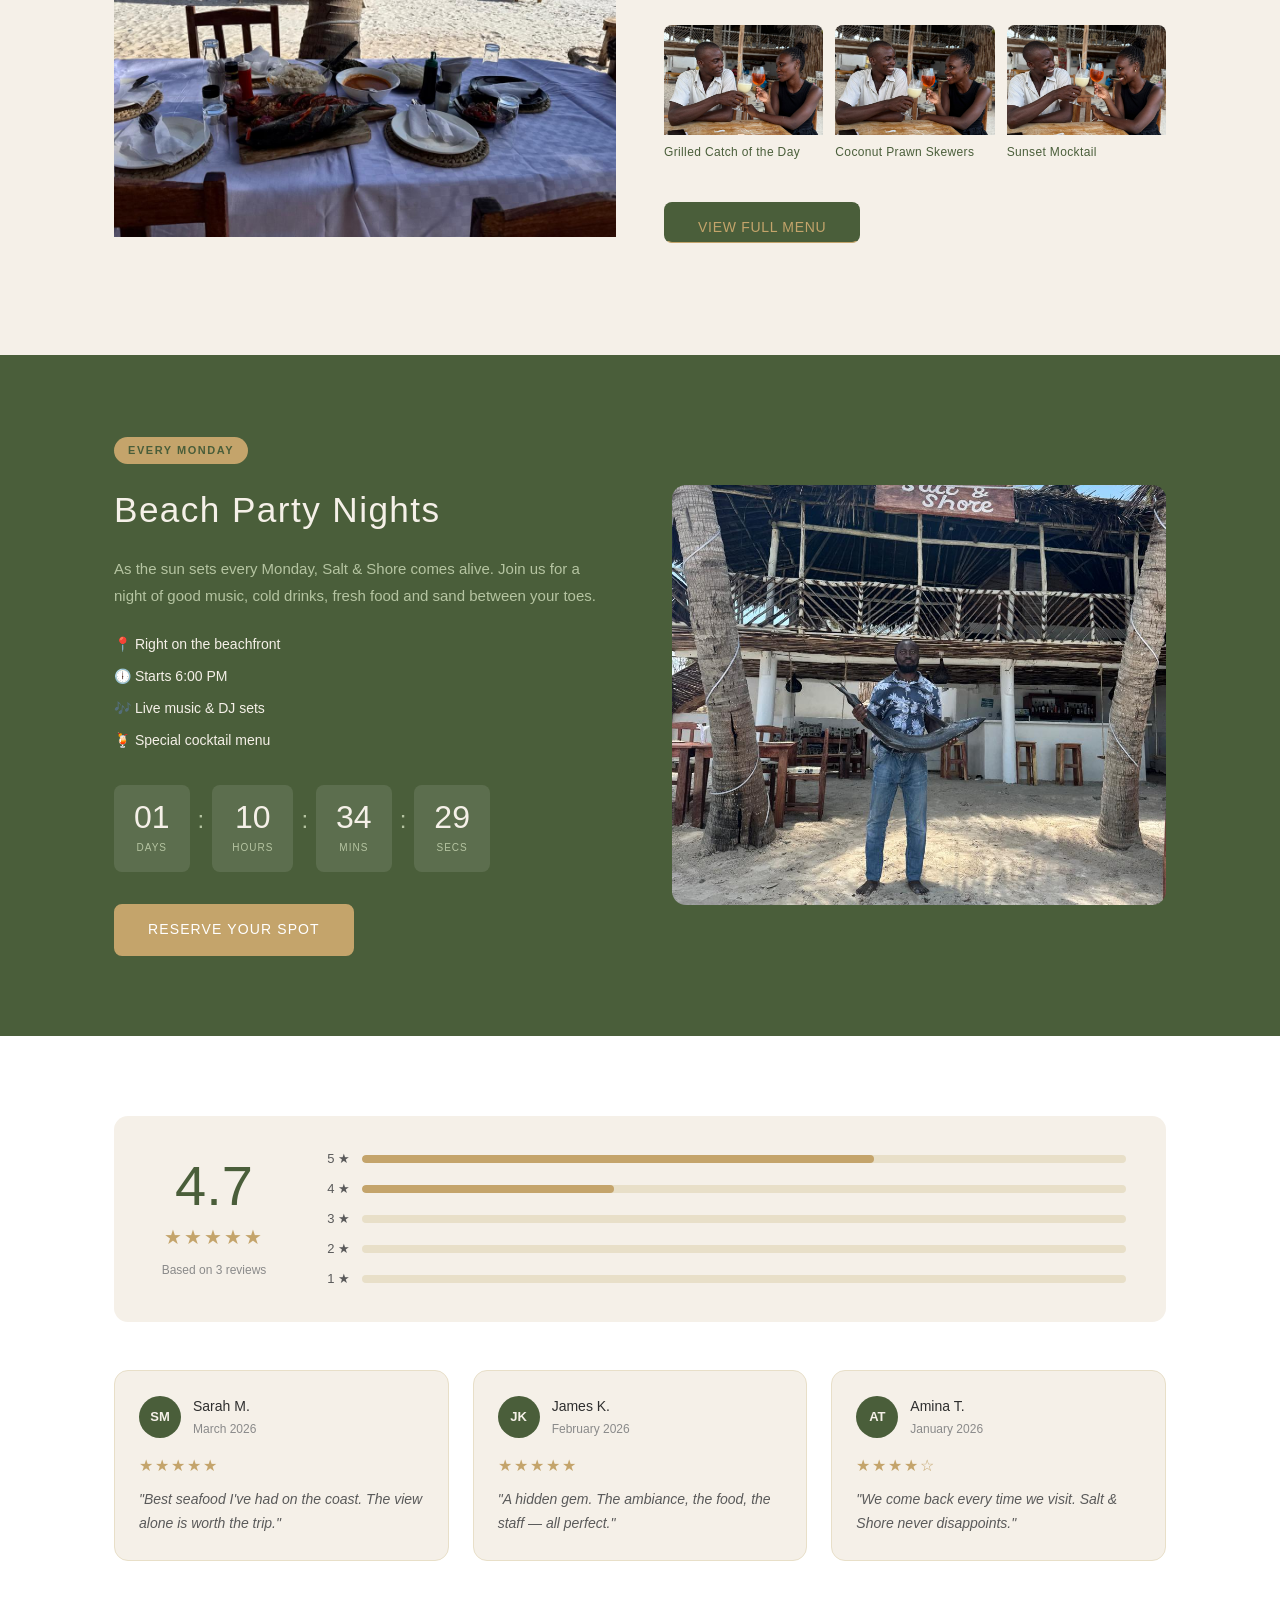
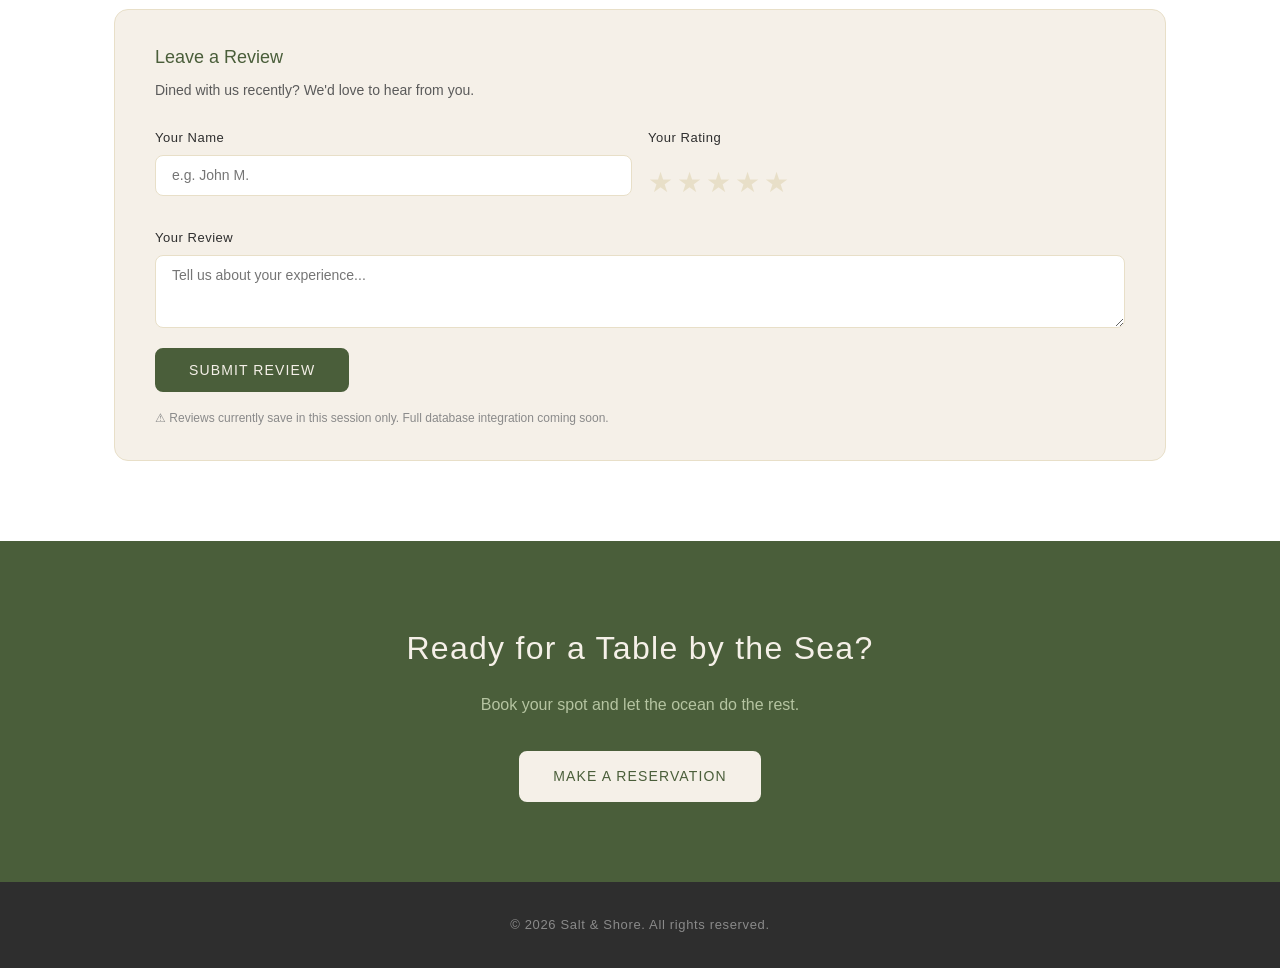
==== commit 6cf1e13c: "Fixed paths" ====
--- a/public/index.html
+++ b/public/index.html
@@ -4,7 +4,7 @@
   <meta charset="UTF-8" />
   <meta name="viewport" content="width=device-width, initial-scale=1.0" />
   <title>Salt & Shore</title>
-  <link rel="stylesheet" href="/styles/main.css" />
+  <link rel="stylesheet" href="styles/main.css" />
 </head>
 <body>
 
--- a/public/styles/main.css
+++ b/public/styles/main.css
@@ -0,0 +1,1880 @@
+/* ============================================
+   SALT & SHORE — main.css
+   ============================================ */
+
+/* FONTS */
+@font-face {
+    font-family: 'Jost';
+    src: url('../assets/fonts/Jost-Light.woff2') format('woff2');
+    font-weight: 300;
+    font-style: normal;
+    font-display: swap;
+  }
+  
+  @font-face {
+    font-family: 'Jost';
+    src: url('../assets/fonts/Jost-Regular.woff2') format('woff2');
+    font-weight: 400;
+    font-style: normal;
+    font-display: swap;
+  }
+  
+  @font-face {
+    font-family: 'Jost';
+    src: url('../assets/fonts/Jost-Medium.woff2') format('woff2');
+    font-weight: 500;
+    font-style: normal;
+    font-display: swap;
+  }
+  
+  @font-face {
+    font-family: 'Jost';
+    src: url('../assets/fonts/Jost-SemiBold.woff2') format('woff2');
+    font-weight: 600;
+    font-style: normal;
+    font-display: swap;
+  }
+  
+  /* ============================================
+     RESET & BASE
+     ============================================ */
+  *, *::before, *::after {
+    box-sizing: border-box;
+    margin: 0;
+    padding: 0;
+  }
+  
+  html {
+    scroll-behavior: smooth;
+  }
+  
+  body {
+    font-family: 'Jost', sans-serif;
+    font-weight: 400;
+    font-size: 16px;
+    line-height: 1.7;
+    background-color: #f5f0e8;
+    color: #3b3b3b;
+  }
+  
+  img {
+    max-width: 100%;
+    display: block;
+  }
+  
+  a {
+    text-decoration: none;
+    color: inherit;
+  }
+  
+  ul {
+    list-style: none;
+  }
+  
+  /* ============================================
+     CSS VARIABLES
+     ============================================ */
+  :root {
+    --green-dark:    #4a5e3a;
+    --green-mid:     #7a8c6e;
+    --green-light:   #b5c4a1;
+    --cream:         #f5f0e8;
+    --sand:          #e8dfc8;
+    --driftwood:     #c4a46b;
+    --text-dark:     #2e2e2e;
+    --text-mid:      #5a5a5a;
+    --text-light:    #8a8a8a;
+    --white:         #ffffff;
+  
+    --nav-height:    70px;
+    --section-pad:   5rem 1.5rem;
+    --container-max: 1100px;
+    --radius:        8px;
+    --radius-lg:     14px;
+    --transition:    0.3s ease;
+  }
+  
+  /* ============================================
+     UTILITY
+     ============================================ */
+  .container {
+    max-width: var(--container-max);
+    margin: 0 auto;
+    padding: 0 1.5rem;
+  }
+  
+  .section-sub {
+    color: var(--text-mid);
+    font-size: 15px;
+    margin-top: 0.4rem;
+    margin-bottom: 2rem;
+  }
+  
+  .alt-bg {
+    background-color: var(--sand);
+  }
+  
+  /* ============================================
+     BUTTONS
+     ============================================ */
+  .btn {
+    display: inline-block;
+    padding: 0.75rem 2rem;
+    background-color: var(--green-dark);
+    color: var(--cream);
+    font-family: 'Jost', sans-serif;
+    font-size: 14px;
+    font-weight: 500;
+    letter-spacing: 0.08em;
+    text-transform: uppercase;
+    border-radius: var(--radius);
+    border: 2px solid var(--green-dark);
+    cursor: pointer;
+    transition: background-color var(--transition), color var(--transition);
+  }
+  
+  .btn:hover {
+    background-color: transparent;
+    color: var(--green-dark);
+  }
+  
+  .btn-secondary {
+    display: inline-block;
+    padding: 0.65rem 1.75rem;
+    background-color: transparent;
+    color: var(--green-dark);
+    font-family: 'Jost', sans-serif;
+    font-size: 14px;
+    font-weight: 500;
+    letter-spacing: 0.08em;
+    text-transform: uppercase;
+    border-radius: var(--radius);
+    border: 2px solid var(--green-dark);
+    cursor: pointer;
+    transition: background-color var(--transition), color var(--transition);
+  }
+  
+  .btn-secondary:hover {
+    background-color: var(--green-dark);
+    color: var(--cream);
+  }
+  
+  /* ============================================
+     NAVIGATION
+     ============================================ */
+  nav {
+    position: fixed;
+    top: 0;
+    left: 0;
+    width: 100%;
+    height: var(--nav-height);
+    background-color: rgba(245, 240, 232, 0.95);
+    backdrop-filter: blur(6px);
+    display: flex;
+    align-items: center;
+    justify-content: space-between;
+    padding: 0 2.5rem;
+    z-index: 100;
+    border-bottom: 1px solid var(--sand);
+  }
+  
+.logo a {
+  display: flex;
+  flex-direction: column;
+  line-height: 1.5;
+  font-size: 26;
+}
+
+.logo a span {
+  font-size: 15px;
+  font-weight: 400;
+  letter-spacing: 0.2em;
+  text-transform: uppercase;
+  color: var(--driftwood);
+}
+  
+  nav ul {
+    display: flex;
+    gap: 2.5rem;
+  }
+  
+  nav ul li a {
+    font-size: 13px;
+    font-weight: 500;
+    letter-spacing: 0.1em;
+    text-transform: uppercase;
+    color: var(--text-mid);
+    transition: color var(--transition);
+  }
+  
+  nav ul li a:hover {
+    color: var(--green-dark);
+  }
+  
+  /* ============================================
+   HERO SECTIONS
+   ============================================ */
+#hero,
+#menu-hero,
+#contact-hero,
+#story-hero {
+  min-height: 80vh;
+  display: flex;
+  align-items: center;
+  justify-content: center;
+  text-align: center;
+  padding: var(--nav-height) 1.5rem 0;
+  background-size: cover;
+  background-position: center;
+  background-repeat: no-repeat;
+  position: relative;
+}
+  #hero { background-image: url('/assets/salt10.jpeg'); }
+  #menu-hero { background-image: url('/assets/entrance.jpeg'); }
+  #story-hero { background-image: url('/assets/entrance.jpeg'); }
+  #contact-hero { background-image: url('/assets/saltnshore.jpeg'); }
+  #events-hero { background-image: url('/assets/salt6.jpeg'); }
+  #gallery-hero { background-image: url('/assets/salt12.jpeg'); }
+/* dark overlay so text is readable */
+#hero::before,
+#menu-hero::before,
+#contact-hero::before,
+#story-hero::before {
+  content: '';
+  position: absolute;
+  inset: 0;
+  background-color: rgba(0, 0, 0, 0.45);
+  z-index: 0;
+}
+
+#menu-hero,
+#contact-hero,
+#story-hero {
+  min-height: 50vh;
+}
+
+.hero-content {
+  max-width: 700px;
+  position: relative;
+  z-index: 1;
+}
+
+.hero-content h1 {
+  font-size: clamp(2rem, 5vw, 3.5rem);
+  font-weight: 300;
+  letter-spacing: 0.04em;
+  color: var(--cream);
+  line-height: 1.2;
+  margin-bottom: 1rem;
+}
+
+.hero-content p {
+  font-size: 18px;
+  font-weight: 400;
+  color: rgba(255, 255, 255, 0.85);
+  margin-bottom: 2rem;
+}
+  /* ============================================
+     SECTIONS — GENERAL
+     ============================================ */
+  section {
+    padding: var(--section-pad);
+  }
+  
+  section h2 {
+    font-size: clamp(1.5rem, 3vw, 2rem);
+    font-weight: 300;
+    letter-spacing: 0.04em;
+    color: var(--green-dark);
+    margin-bottom: 0.5rem;
+  }
+  
+/* ============================================
+   ABOUT TEASER — SPLIT LAYOUT
+   ============================================ */
+#about-teaser {
+  background-color: var(--white);
+  padding: var(--section-pad);
+}
+
+/* ============================================
+   HOME MENU SECTION
+   ============================================ */
+#home-menu {
+  background-color: var(--cream);
+  padding: var(--section-pad);
+}
+
+#home-menu .split-text .event-label {
+  margin-bottom: 0.75rem;
+}
+
+.home-menu-cards {
+  display: grid;
+  grid-template-columns: repeat(3, 1fr);
+  gap: 0.75rem;
+  margin: 1.5rem 0 2rem;
+}
+
+.home-menu-item {
+  border-radius: var(--radius);
+  overflow: hidden;
+  position: relative;
+}
+
+.home-menu-item img {
+  width: 100%;
+  height: 110px;
+  object-fit: cover;
+  display: block;
+  transition: transform 0.4s ease;
+}
+
+.home-menu-item:hover img {
+  transform: scale(1.05);
+}
+
+.home-menu-item span {
+  display: block;
+  font-size: 12px;
+  font-weight: 500;
+  color: var(--green-dark);
+  margin-top: 0.4rem;
+  letter-spacing: 0.03em;
+}
+
+/* ============================================
+   COUNTDOWN — PARTY VARIANT (dark bg)
+   ============================================ */
+.countdown-party {
+  margin: 1.5rem 0 2rem;
+}
+
+.countdown-party .countdown-item {
+  background-color: rgba(255, 255, 255, 0.1);
+}
+
+.countdown-party .countdown-item span {
+  color: var(--cream);
+}
+
+.countdown-party .countdown-item label {
+  color: var(--green-light);
+}
+
+.countdown-party .countdown-sep {
+  color: var(--green-light);
+}
+
+/* ============================================
+   COUNTDOWN — CTA VARIANT (centered, light)
+   ============================================ */
+.countdown-cta {
+  justify-content: center;
+  margin: 1.5rem auto;
+}
+
+.countdown-cta .countdown-item {
+  background-color: rgba(255, 255, 255, 0.12);
+}
+
+.countdown-cta .countdown-item span {
+  color: var(--cream);
+}
+
+.countdown-cta .countdown-item label {
+  color: var(--green-light);
+}
+
+.countdown-cta .countdown-sep {
+  color: var(--green-light);
+}
+
+.cta-sub {
+  font-size: 13px;
+  letter-spacing: 0.06em;
+  color: var(--green-light);
+  margin: 0 auto 2rem !important;
+}
+
+/* home menu responsive */
+@media (max-width: 768px) {
+  .home-menu-cards {
+    grid-template-columns: repeat(3, 1fr);
+  }
+}
+
+@media (max-width: 480px) {
+  .home-menu-cards {
+    grid-template-columns: 1fr;
+  }
+}
+  
+  /* ============================================
+     MENU HIGHLIGHT & MENU GRID
+     ============================================ */
+  #menu-highlight {
+    background-color: var(--cream);
+    text-align: center;
+  }
+  
+  .menu-grid {
+    display: grid;
+    grid-template-columns: repeat(auto-fit, minmax(220px, 1fr));
+    gap: 1.5rem;
+    margin-top: 2rem;
+    margin-bottom: 2.5rem;
+  }
+  
+  .menu-card {
+    background-color: var(--white);
+    border: 1px solid var(--sand);
+    border-radius: var(--radius-lg);
+    padding: 1.5rem;
+    transition: transform var(--transition), box-shadow var(--transition);
+  }
+  
+  .menu-card:hover {
+    transform: translateY(-4px);
+    box-shadow: 0 8px 24px rgba(74, 94, 58, 0.1);
+  }
+  
+  .menu-card h3 {
+    font-size: 15px;
+    font-weight: 500;
+    color: var(--green-dark);
+    margin-bottom: 0.5rem;
+  }
+  
+  .menu-card p {
+    font-size: 14px;
+    color: var(--text-mid);
+    line-height: 1.6;
+  }
+  
+  .menu-section {
+    padding: var(--section-pad);
+  }
+  
+  .menu-section h2 {
+    margin-bottom: 0.25rem;
+  }
+  /* ============================================
+   FLOATING COUNTDOWN
+   ============================================ */
+.floating-countdown {
+  position: fixed;
+  top: calc(var(--nav-height) + 1rem);
+  right: 1.5rem;
+  z-index: 999;
+  background-color: var(--green-dark);
+  border-radius: var(--radius-lg);
+  padding: 0.75rem 1rem;
+  min-width: 220px;
+  box-shadow: 0 4px 20px rgba(0,0,0,0.2);
+}
+
+.floating-countdown-header {
+  display: flex;
+  justify-content: space-between;
+  align-items: center;
+  margin-bottom: 0.6rem;
+}
+
+.floating-label {
+  font-size: 11px;
+  font-weight: 600;
+  letter-spacing: 0.1em;
+  text-transform: uppercase;
+  color: var(--driftwood);
+}
+
+.floating-toggle {
+  background: none;
+  border: none;
+  color: var(--cream);
+  font-size: 18px;
+  cursor: pointer;
+  line-height: 1;
+  padding: 0;
+}
+
+.floating-timer {
+  display: flex;
+  align-items: center;
+  gap: 0.3rem;
+  margin-bottom: 0.75rem;
+}
+
+.floating-item {
+  display: flex;
+  flex-direction: column;
+  align-items: center;
+  background-color: rgba(255,255,255,0.08);
+  border-radius: 6px;
+  padding: 0.4rem 0.5rem;
+  min-width: 42px;
+}
+
+.floating-item span {
+  font-size: 1.1rem;
+  font-weight: 300;
+  color: var(--cream);
+  line-height: 1;
+}
+
+.floating-item label {
+  font-size: 9px;
+  font-weight: 500;
+  letter-spacing: 0.08em;
+  text-transform: uppercase;
+  color: var(--green-light);
+  margin-top: 3px;
+}
+
+.floating-sep {
+  font-size: 1rem;
+  color: var(--green-light);
+  margin-bottom: 0.8rem;
+}
+
+.floating-btn {
+  display: block;
+  text-align: center;
+  font-size: 12px;
+  font-weight: 500;
+  letter-spacing: 0.08em;
+  text-transform: uppercase;
+  background-color: var(--driftwood);
+  color: var(--white);
+  padding: 0.5rem;
+  border-radius: 6px;
+  transition: opacity var(--transition);
+}
+
+.floating-btn:hover {
+  opacity: 0.85;
+}
+
+/* ============================================
+   GOOGLE-STYLE REVIEWS
+   ============================================ */
+#reviews {
+  background-color: var(--white);
+  padding: var(--section-pad);
+}
+
+#reviews h2 {
+  margin-bottom: 2rem;
+  text-align: center;
+}
+
+.reviews-summary {
+  display: flex;
+  gap: 3rem;
+  align-items: center;
+  background-color: var(--cream);
+  border-radius: var(--radius-lg);
+  padding: 2rem 2.5rem;
+  margin-bottom: 3rem;
+}
+
+.summary-score {
+  display: flex;
+  flex-direction: column;
+  align-items: center;
+  min-width: 120px;
+}
+
+.score-number {
+  font-size: 3.5rem;
+  font-weight: 300;
+  color: var(--green-dark);
+  line-height: 1;
+}
+
+.score-stars {
+  font-size: 20px;
+  color: var(--driftwood);
+  margin: 0.4rem 0;
+  letter-spacing: 2px;
+}
+
+.score-count {
+  font-size: 12px;
+  color: var(--text-light);
+  text-align: center;
+}
+
+.summary-bars {
+  flex: 1;
+  display: flex;
+  flex-direction: column;
+  gap: 0.5rem;
+}
+
+.bar-row {
+  display: flex;
+  align-items: center;
+  gap: 0.75rem;
+  font-size: 13px;
+  color: var(--text-mid);
+}
+
+.bar-row span {
+  min-width: 28px;
+  text-align: right;
+}
+
+.bar-track {
+  flex: 1;
+  height: 8px;
+  background-color: var(--sand);
+  border-radius: 4px;
+  overflow: hidden;
+}
+
+.bar-fill {
+  height: 100%;
+  background-color: var(--driftwood);
+  border-radius: 4px;
+  transition: width 0.4s ease;
+}
+
+.reviews-grid {
+  display: grid;
+  grid-template-columns: repeat(auto-fit, minmax(280px, 1fr));
+  gap: 1.5rem;
+  margin-bottom: 3rem;
+}
+
+.review-card {
+  background-color: var(--cream);
+  border: 1px solid var(--sand);
+  border-radius: var(--radius-lg);
+  padding: 1.5rem;
+}
+
+.review-header {
+  display: flex;
+  align-items: center;
+  gap: 0.75rem;
+  margin-bottom: 0.75rem;
+}
+
+.reviewer-avatar {
+  width: 42px;
+  height: 42px;
+  border-radius: 50%;
+  background-color: var(--green-dark);
+  color: var(--cream);
+  display: flex;
+  align-items: center;
+  justify-content: center;
+  font-size: 13px;
+  font-weight: 600;
+  flex-shrink: 0;
+}
+
+.reviewer-info {
+  display: flex;
+  flex-direction: column;
+}
+
+.reviewer-name {
+  font-size: 14px;
+  font-weight: 500;
+  color: var(--text-dark);
+}
+
+.reviewer-date {
+  font-size: 12px;
+  color: var(--text-light);
+}
+
+.review-stars {
+  font-size: 16px;
+  color: var(--driftwood);
+  letter-spacing: 2px;
+  margin-bottom: 0.6rem;
+}
+
+.review-text {
+  font-size: 14px;
+  color: var(--text-mid);
+  line-height: 1.7;
+  font-style: italic;
+}
+
+/* REVIEW FORM */
+.review-form-block {
+  background-color: var(--cream);
+  border-radius: var(--radius-lg);
+  padding: 2rem 2.5rem;
+  border: 1px solid var(--sand);
+}
+
+.review-form-block h3 {
+  font-size: 18px;
+  font-weight: 400;
+  color: var(--green-dark);
+  margin-bottom: 0.4rem;
+}
+
+.review-form-block > p {
+  font-size: 14px;
+  color: var(--text-mid);
+  margin-bottom: 1.5rem;
+}
+
+.star-picker {
+  display: flex;
+  gap: 4px;
+  font-size: 28px;
+  color: var(--sand);
+  cursor: pointer;
+  margin-top: 4px;
+}
+
+.star-picker span.active {
+  color: var(--driftwood);
+}
+
+.star-picker span:hover {
+  color: var(--driftwood);
+}
+
+.review-note {
+  font-size: 12px;
+  color: var(--text-light);
+  margin-top: 1rem !important;
+  margin-bottom: 0 !important;
+}
+
+/* Reviews responsive */
+@media (max-width: 768px) {
+  .reviews-summary {
+    flex-direction: column;
+    gap: 1.5rem;
+    text-align: center;
+  }
+
+  .bar-row {
+    font-size: 12px;
+  }
+
+  .floating-countdown {
+    min-width: 180px;
+    right: 1rem;
+  }
+}
+  
+  /* ============================================
+     CTA SECTION
+     ============================================ */
+  #cta,
+  #story-cta {
+    background-color: var(--green-dark);
+    text-align: center;
+    padding: 5rem 1.5rem;
+  }
+  
+  #cta h2,
+  #story-cta h2 {
+    color: var(--cream);
+    font-size: clamp(1.5rem, 3vw, 2rem);
+    font-weight: 300;
+  }
+  
+  #cta p,
+  #story-cta p {
+    color: var(--green-light);
+    margin: 1rem auto 2rem;
+    max-width: 500px;
+  }
+  
+  #cta .btn,
+  #story-cta .btn {
+    background-color: var(--cream);
+    color: var(--green-dark);
+    border-color: var(--cream);
+  }
+  
+  #cta .btn:hover,
+  #story-cta .btn:hover {
+    background-color: transparent;
+    color: var(--cream);
+  }
+  
+ /* ============================================
+   STORY PAGE — SPLIT SECTIONS
+   ============================================ */
+.story-section {
+  padding: var(--section-pad);
+}
+
+.split {
+  display: grid;
+  grid-template-columns: 1fr 1fr;
+  gap: 3rem;
+  align-items: center;
+  margin-bottom: 2rem;
+}
+
+.split.reverse .split-image {
+  order: 2;
+}
+
+.split.reverse .split-text {
+  order: 1;
+}
+
+.split-image img {
+  width: 100%;
+  height: 420px;
+  object-fit: cover;
+  display: block;
+}
+
+.split-text h2 {
+  font-size: clamp(1.4rem, 2.5vw, 1.9rem);
+  font-weight: 400;
+  color: var(--green-dark);
+  margin-bottom: 1rem;
+}
+
+.split-text p {
+  color: var(--text-mid);
+  margin-bottom: 1rem;
+  font-size: 15px;
+  line-height: 1.8;
+}
+
+.split-text a {
+  display: inline-block;
+  margin-top: 0.5rem;
+  color: var(--driftwood);
+  font-size: 14px;
+  font-weight: 500;
+  letter-spacing: 0.05em;
+  border-bottom: 1px solid var(--driftwood);
+  padding-bottom: 2px;
+  transition: color var(--transition), border-color var(--transition);
+}
+
+.split-text a:hover {
+  color: var(--green-dark);
+  border-color: var(--green-dark);
+}
+
+.values-list {
+  list-style: none;
+  margin-top: 1rem;
+  display: flex;
+  flex-direction: column;
+  gap: 0.6rem;
+}
+
+.values-list li {
+  font-size: 14px;
+  color: var(--text-mid);
+  font-weight: 500;
+  line-height: 1.6;
+}
+
+/* responsive */
+@media (max-width: 768px) {
+  .split {
+    grid-template-columns: 1fr;
+    gap: 1.5rem;
+  }
+
+  .split.reverse .split-image,
+  .split.reverse .split-text {
+    order: unset;
+  }
+
+  .split-image img {
+    height: 260px;
+  }
+}
+  
+
+  
+  /* ============================================
+     CONTACT PAGE
+     ============================================ */
+  #contact-info {
+    background-color: var(--white);
+  }
+  
+  .info-grid {
+    display: grid;
+    grid-template-columns: repeat(auto-fit, minmax(200px, 1fr));
+    gap: 1.5rem;
+    text-align: center;
+  }
+  
+  .info-card {
+    padding: 2rem 1rem;
+    border: 1px solid var(--sand);
+    border-radius: var(--radius-lg);
+  }
+  
+  .info-icon {
+    font-size: 24px;
+    margin-bottom: 0.75rem;
+  }
+  
+  .info-card h3 {
+    font-size: 14px;
+    font-weight: 600;
+    letter-spacing: 0.08em;
+    text-transform: uppercase;
+    color: var(--green-dark);
+    margin-bottom: 0.5rem;
+  }
+  
+  .info-card p {
+    font-size: 14px;
+    color: var(--text-mid);
+    line-height: 1.8;
+  }
+  
+  /* OPENING HOURS */
+  #opening-hours {
+    text-align: center;
+  }
+  
+  .hours-grid {
+    max-width: 500px;
+    margin: 2rem auto 0;
+    display: flex;
+    flex-direction: column;
+    gap: 0.75rem;
+  }
+  
+  .hours-row {
+    display: flex;
+    justify-content: space-between;
+    padding: 0.75rem 1rem;
+    background-color: var(--white);
+    border-radius: var(--radius);
+    font-size: 14px;
+  }
+  
+  .hours-row .day {
+    color: var(--text-dark);
+    font-weight: 500;
+  }
+  
+  .hours-row .time {
+    color: var(--text-mid);
+  }
+  
+  .hours-row.highlight {
+    border-left: 3px solid var(--driftwood);
+  }
+  
+  /* FORMS */
+  #forms {
+    background-color: var(--cream);
+  }
+  
+  .forms-grid {
+    display: grid;
+    grid-template-columns: 1fr 1fr;
+    gap: 3rem;
+    align-items: start;
+  }
+  
+  .form-block h2 {
+    margin-bottom: 0.4rem;
+  }
+  
+  .form-block p {
+    color: var(--text-mid);
+    font-size: 14px;
+    margin-bottom: 1.5rem;
+  }
+  
+  .form-group {
+    display: flex;
+    flex-direction: column;
+    gap: 0.4rem;
+    margin-bottom: 1.25rem;
+  }
+  
+  .form-group label {
+    font-size: 13px;
+    font-weight: 500;
+    color: var(--text-dark);
+    letter-spacing: 0.04em;
+  }
+  
+  .form-group input,
+  .form-group select,
+  .form-group textarea {
+    font-family: 'Jost', sans-serif;
+    font-size: 14px;
+    padding: 0.7rem 1rem;
+    border: 1px solid var(--sand);
+    border-radius: var(--radius);
+    background-color: var(--white);
+    color: var(--text-dark);
+    outline: none;
+    transition: border-color var(--transition);
+  }
+  
+  .form-group input:focus,
+  .form-group select:focus,
+  .form-group textarea:focus {
+    border-color: var(--green-mid);
+  }
+  
+  .form-row {
+    display: grid;
+    grid-template-columns: 1fr 1fr;
+    gap: 1rem;
+  }
+  
+  /* MAP */
+  #map {
+    background-color: var(--white);
+    text-align: center;
+  }
+  
+  #map h2 {
+    margin-bottom: 1.5rem;
+  }
+  
+  .map-wrapper {
+    border-radius: var(--radius-lg);
+    overflow: hidden;
+    border: 1px solid var(--sand);
+  }
+  
+  /* ============================================
+     FOOTER
+     ============================================ */
+  footer {
+    background-color: var(--text-dark);
+    color: var(--text-light);
+    text-align: center;
+    padding: 2rem 1.5rem;
+    font-size: 13px;
+    letter-spacing: 0.05em;
+  }
+  /* ============================================
+   BEACH PARTY SECTION
+   ============================================ */
+#beach-party {
+    background-color: var(--green-dark);
+    padding: var(--section-pad);
+  }
+  
+  .beach-party-inner {
+    display: grid;
+    grid-template-columns: 1fr 1fr;
+    gap: 4rem;
+    align-items: center;
+  }
+  
+  .event-label {
+    display: inline-block;
+    font-size: 11px;
+    font-weight: 600;
+    letter-spacing: 0.14em;
+    text-transform: uppercase;
+    color: var(--green-dark);
+    background-color: var(--driftwood);
+    padding: 4px 14px;
+    border-radius: 20px;
+    margin-bottom: 1rem;
+  }
+  
+  #beach-party h2 {
+    color: var(--cream);
+    font-size: clamp(1.5rem, 3vw, 2.2rem);
+    font-weight: 300;
+    margin-bottom: 1rem;
+  }
+  
+  #beach-party p {
+    color: var(--green-light);
+    font-size: 15px;
+    line-height: 1.8;
+    margin-bottom: 1.5rem;
+  }
+  
+  .event-details {
+    list-style: none;
+    display: flex;
+    flex-direction: column;
+    gap: 0.5rem;
+    margin-bottom: 2rem;
+  }
+  
+  .event-details li {
+    font-size: 14px;
+    font-weight: 500;
+    color: var(--cream);
+  }
+  
+  .beach-party-image img {
+    width: 100%;
+    height: 420px;
+    object-fit: cover;
+    border-radius: var(--radius-lg);
+  }
+  
+  #beach-party .btn {
+    background-color: var(--driftwood);
+    border-color: var(--driftwood);
+    color: var(--white);
+  }
+  
+  #beach-party .btn:hover {
+    background-color: transparent;
+    color: var(--driftwood);
+  }
+  
+  /* Beach party responsive */
+  @media (max-width: 768px) {
+    .beach-party-inner {
+      grid-template-columns: 1fr;
+      gap: 2rem;
+    }
+  
+    .beach-party-image img {
+      height: 260px;
+    }
+  }
+  /* ============================================
+   EVENTS PAGE
+   ============================================ */
+#events-hero {
+    min-height: 50vh;
+  }
+  
+  #events-body {
+    background-color: var(--cream);
+  }
+  
+  .events-layout {
+    display: grid;
+    grid-template-columns: 1fr 320px;
+    gap: 3rem;
+    align-items: start;
+  }
+  
+  .countdown-block {
+    background-color: var(--green-dark);
+    border-radius: var(--radius-lg);
+    padding: 2.5rem;
+    margin-bottom: 2rem;
+  }
+  
+  .countdown-block h2 {
+    color: var(--cream);
+    font-weight: 300;
+    margin: 0.5rem 0 0.75rem;
+  }
+  
+  .countdown-block p {
+    color: var(--green-light);
+    font-size: 14px;
+    margin-bottom: 2rem;
+  }
+  
+  .countdown {
+    display: flex;
+    align-items: center;
+    gap: 0.5rem;
+  }
+  
+  .countdown-item {
+    display: flex;
+    flex-direction: column;
+    align-items: center;
+    background-color: rgba(255,255,255,0.08);
+    border-radius: var(--radius);
+    padding: 1rem 1.25rem;
+    min-width: 70px;
+  }
+  
+  .countdown-item span {
+    font-size: 2rem;
+    font-weight: 300;
+    color: var(--cream);
+    line-height: 1;
+  }
+  
+  .countdown-item label {
+    font-size: 10px;
+    font-weight: 500;
+    letter-spacing: 0.1em;
+    text-transform: uppercase;
+    color: var(--green-light);
+    margin-top: 0.4rem;
+  }
+  
+  .countdown-sep {
+    font-size: 1.5rem;
+    color: var(--green-light);
+    font-weight: 300;
+    margin-bottom: 1rem;
+  }
+  
+  .event-card-full {
+    background-color: var(--white);
+    border: 1px solid var(--sand);
+    border-radius: var(--radius-lg);
+    overflow: hidden;
+    margin-bottom: 2rem;
+  }
+  
+  .event-card-header {
+    background-color: var(--sand);
+    padding: 1.5rem 2rem;
+    display: flex;
+    justify-content: space-between;
+    align-items: center;
+  }
+  
+  .event-card-header h3 {
+    font-size: 18px;
+    font-weight: 500;
+    color: var(--green-dark);
+    margin-top: 0.4rem;
+  }
+  
+  .event-date-badge {
+    display: flex;
+    flex-direction: column;
+    align-items: center;
+    background-color: var(--green-dark);
+    color: var(--cream);
+    border-radius: var(--radius);
+    padding: 0.75rem 1.25rem;
+    min-width: 70px;
+    text-align: center;
+  }
+  
+  .badge-day {
+    font-size: 13px;
+    font-weight: 600;
+    letter-spacing: 0.1em;
+  }
+  
+  .badge-time {
+    font-size: 12px;
+    color: var(--green-light);
+    margin-top: 2px;
+  }
+  
+  .event-card-body {
+    padding: 2rem;
+  }
+  
+  .event-card-body p {
+    color: var(--text-mid);
+    font-size: 15px;
+    margin-bottom: 1rem;
+  }
+  
+  .event-info-list {
+    list-style: none;
+    display: flex;
+    flex-direction: column;
+    gap: 0.6rem;
+    margin: 1.5rem 0 2rem;
+  }
+  
+  .event-info-list li {
+    font-size: 14px;
+    font-weight: 500;
+    color: var(--text-dark);
+    display: flex;
+    align-items: center;
+    gap: 0.75rem;
+  }
+  
+  .info-icon {
+    font-size: 16px;
+  }
+  
+  /* DJ LINEUP */
+  .lineup-block {
+    margin-top: 1rem;
+  }
+  
+  .lineup-block h2 {
+    margin-bottom: 0.25rem;
+  }
+  
+  .lineup-grid {
+    display: grid;
+    grid-template-columns: 1fr 1fr;
+    gap: 1rem;
+    margin-top: 1.5rem;
+  }
+  
+  .dj-card {
+    background-color: var(--white);
+    border: 1px solid var(--sand);
+    border-radius: var(--radius-lg);
+    padding: 1.25rem;
+    display: flex;
+    align-items: center;
+    gap: 1rem;
+  }
+  
+  .dj-avatar {
+    width: 48px;
+    height: 48px;
+    border-radius: 50%;
+    background-color: var(--green-dark);
+    color: var(--cream);
+    display: flex;
+    align-items: center;
+    justify-content: center;
+    font-size: 11px;
+    font-weight: 600;
+    letter-spacing: 0.05em;
+    flex-shrink: 0;
+  }
+  
+  .dj-info h4 {
+    font-size: 14px;
+    font-weight: 500;
+    color: var(--green-dark);
+    margin-bottom: 2px;
+  }
+  
+  .dj-info p {
+    font-size: 12px;
+    color: var(--text-mid);
+    margin-bottom: 4px;
+  }
+  
+  .dj-date {
+    font-size: 11px;
+    font-weight: 500;
+    color: var(--driftwood);
+    letter-spacing: 0.04em;
+  }
+  
+  /* SIDEBAR */
+  .events-sidebar {
+    position: sticky;
+    top: calc(var(--nav-height) + 2rem);
+    display: flex;
+    flex-direction: column;
+    gap: 1.25rem;
+  }
+  
+  .sidebar-block {
+    background-color: var(--white);
+    border: 1px solid var(--sand);
+    border-radius: var(--radius-lg);
+    padding: 1.25rem 1.5rem;
+  }
+  
+  .sidebar-block h4 {
+    font-size: 13px;
+    font-weight: 600;
+    letter-spacing: 0.08em;
+    text-transform: uppercase;
+    color: var(--green-dark);
+    margin-bottom: 0.75rem;
+  }
+  
+  .sidebar-list {
+    list-style: none;
+    display: flex;
+    flex-direction: column;
+    gap: 0.5rem;
+  }
+  
+  .sidebar-list li {
+    font-size: 14px;
+    color: var(--text-mid);
+    display: flex;
+    align-items: center;
+    gap: 0.5rem;
+  }
+  
+  .sidebar-block p {
+    font-size: 14px;
+    color: var(--text-mid);
+    line-height: 1.7;
+  }
+  
+  .social-links {
+    display: flex;
+    gap: 0.75rem;
+    margin-top: 0.75rem;
+  }
+  
+  .social-btn {
+    font-size: 12px;
+    font-weight: 500;
+    padding: 5px 14px;
+    border-radius: 20px;
+    border: 1px solid var(--green-mid);
+    color: var(--green-dark);
+    transition: all var(--transition);
+  }
+  
+  .social-btn:hover {
+    background-color: var(--green-dark);
+    color: var(--cream);
+    border-color: var(--green-dark);
+  }
+  
+  .sidebar-cta {
+    background-color: var(--green-dark);
+    border-radius: var(--radius-lg);
+    padding: 1.5rem;
+    text-align: center;
+  }
+  
+  .sidebar-cta p {
+    color: var(--green-light);
+    font-size: 14px;
+    margin-bottom: 1rem;
+  }
+  
+  .sidebar-cta .btn {
+    background-color: var(--driftwood);
+    border-color: var(--driftwood);
+    color: var(--white);
+    width: 100%;
+    text-align: center;
+  }
+  
+  .sidebar-cta .btn:hover {
+    background-color: transparent;
+    color: var(--driftwood);
+  }
+  
+  /* Events responsive */
+  @media (max-width: 768px) {
+    .events-layout {
+      grid-template-columns: 1fr;
+    }
+  
+    .events-sidebar {
+      position: static;
+    }
+  
+    .lineup-grid {
+      grid-template-columns: 1fr;
+    }
+  
+    .countdown {
+      flex-wrap: wrap;
+      justify-content: center;
+    }
+  }
+  /* ============================================
+   GALLERY PAGE
+   ============================================ */
+#gallery-hero {
+    min-height: 50vh;
+  }
+  
+  #gallery-section {
+    background-color: var(--cream);
+  }
+  
+  .gallery-filters {
+    display: flex;
+    gap: 0.75rem;
+    margin-bottom: 2.5rem;
+    flex-wrap: wrap;
+  }
+  
+  .filter-btn {
+    font-family: 'Jost', sans-serif;
+    font-size: 13px;
+    font-weight: 500;
+    letter-spacing: 0.08em;
+    padding: 0.5rem 1.25rem;
+    border-radius: 20px;
+    border: 1px solid var(--green-mid);
+    background-color: transparent;
+    color: var(--green-dark);
+    cursor: pointer;
+    transition: all var(--transition);
+  }
+  
+  .filter-btn:hover,
+  .filter-btn.active {
+    background-color: var(--green-dark);
+    border-color: var(--green-dark);
+    color: var(--cream);
+  }
+  
+  .gallery-grid {
+    display: grid;
+    grid-template-columns: repeat(3, 1fr);
+    gap: 1rem;
+  }
+  
+  .gallery-item {
+    position: relative;
+    overflow: hidden;
+    border-radius: var(--radius-lg);
+    aspect-ratio: 1 / 1;
+    background-color: var(--sand);
+  }
+  
+  .gallery-item img {
+    width: 100%;
+    height: 100%;
+    object-fit: cover;
+    transition: transform 0.5s ease;
+  }
+  
+  .gallery-item:hover img {
+    transform: scale(1.06);
+  }
+  
+  .gallery-overlay {
+    position: absolute;
+    inset: 0;
+    background-color: rgba(74, 94, 58, 0.6);
+    display: flex;
+    align-items: center;
+    justify-content: center;
+    opacity: 0;
+    transition: opacity var(--transition);
+    border-radius: var(--radius-lg);
+  }
+  
+  .gallery-item:hover .gallery-overlay {
+    opacity: 1;
+  }
+  
+  .gallery-overlay span {
+    font-size: 14px;
+    font-weight: 500;
+    letter-spacing: 0.1em;
+    text-transform: uppercase;
+    color: var(--cream);
+  }
+  
+  @media (max-width: 768px) {
+    .gallery-grid {
+      grid-template-columns: repeat(2, 1fr);
+    }
+  }
+  
+  @media (max-width: 480px) {
+    .gallery-grid {
+      grid-template-columns: 1fr;
+    }
+  }
+  /* ============================================
+   NAV DARK VARIANT — menu page
+   ============================================ */
+.nav-dark {
+  background-color: rgba(10, 18, 35, 0.85) !important;
+  border-bottom: 1px solid rgba(255,255,255,0.08) !important;
+}
+
+.nav-dark .logo a {
+  color: var(--cream);
+}
+
+.nav-dark .logo a span {
+  color: var(--driftwood);
+}
+
+.nav-dark ul li a {
+  color: rgba(255,255,255,0.7);
+}
+
+.nav-dark ul li a:hover {
+  color: var(--cream);
+}
+
+/* ============================================
+   MENU HERO — DARK VIDEO
+   ============================================ */
+#menu-hero-dark {
+  position: relative;
+  min-height: 100vh;
+  background-color: #0a1223;
+  display: flex;
+  align-items: center;
+  overflow: hidden;
+}
+
+.hero-video {
+  position: absolute;
+  inset: 0;
+  width: 100%;
+  height: 100%;
+  object-fit: cover;
+  z-index: 0;
+  opacity: 0.4;
+}
+
+.hero-video-overlay {
+  position: absolute;
+  inset: 0;
+  background: linear-gradient(
+    120deg,
+    rgba(10, 18, 35, 0.92) 20%,
+    rgba(10, 18, 35, 0.3) 60%
+  );
+  z-index: 1;
+}
+
+.menu-hero-content {
+  position: relative;
+  z-index: 2;
+  width: 100%;
+  max-width: var(--container-max);
+  margin: 0 auto;
+  padding: calc(var(--nav-height) + 2rem) 2.5rem 4rem;
+  display: flex;
+  align-items: center;
+  justify-content: space-between;
+}
+
+.menu-hero-text {
+  max-width: 520px;
+}
+
+.menu-hero-label {
+  display: inline-block;
+  font-size: 11px;
+  font-weight: 600;
+  letter-spacing: 0.18em;
+  text-transform: uppercase;
+  color: var(--driftwood);
+  margin-bottom: 1.25rem;
+}
+
+.menu-hero-text h1 {
+  font-size: clamp(2.2rem, 5vw, 3.8rem);
+  font-weight: 300;
+  color: var(--cream);
+  line-height: 1.15;
+  margin-bottom: 1.25rem;
+  letter-spacing: 0.02em;
+}
+
+.menu-hero-text p {
+  font-size: 16px;
+  color: rgba(255,255,255,0.65);
+  line-height: 1.8;
+  margin-bottom: 2rem;
+}
+
+.btn-light {
+  background-color: var(--cream);
+  color: var(--green-dark);
+  border-color: var(--cream);
+}
+
+.btn-light:hover {
+  background-color: transparent;
+  color: var(--cream);
+  border-color: var(--cream);
+}
+
+/* FLOATING DISH CARDS */
+.floating-dish {
+  position: absolute;
+  background-color: rgba(255,255,255,0.06);
+  backdrop-filter: blur(10px);
+  border: 1px solid rgba(255,255,255,0.12);
+  border-radius: 14px;
+  padding: 0.6rem;
+  display: flex;
+  align-items: center;
+  gap: 0.75rem;
+  min-width: 210px;
+  animation: floatUpDown 4s ease-in-out infinite;
+}
+
+.floating-dish img {
+  width: 56px;
+  height: 56px;
+  border-radius: 10px;
+  object-fit: cover;
+  flex-shrink: 0;
+}
+
+.floating-dish-info {
+  display: flex;
+  flex-direction: column;
+  gap: 3px;
+}
+
+.dish-name {
+  font-size: 13px;
+  font-weight: 500;
+  color: var(--cream);
+}
+
+.dish-tag {
+  font-size: 11px;
+  color: var(--driftwood);
+  letter-spacing: 0.05em;
+}
+
+.floating-dish-1 {
+  top: 25%;
+  right: 8%;
+  animation-delay: 0s;
+}
+
+.floating-dish-2 {
+  bottom: 28%;
+  right: 14%;
+  animation-delay: 1.5s;
+}
+
+@keyframes floatUpDown {
+  0%, 100% { transform: translateY(0px); }
+  50%       { transform: translateY(-10px); }
+}
+
+/* ============================================
+   VIDEO BREAK SECTION
+   ============================================ */
+#menu-video-break {
+  position: relative;
+  height: 500px;
+  overflow: hidden;
+}
+
+.video-break-inner {
+  position: relative;
+  width: 100%;
+  height: 100%;
+}
+
+.break-video {
+  position: absolute;
+  inset: 0;
+  width: 100%;
+  height: 100%;
+  object-fit: cover;
+  z-index: 0;
+}
+
+.video-break-overlay {
+  position: absolute;
+  inset: 0;
+  background-color: rgba(10, 18, 35, 0.65);
+  z-index: 1;
+  display: flex;
+  align-items: center;
+  justify-content: center;
+  text-align: center;
+}
+
+.video-break-content {
+  max-width: 600px;
+  padding: 0 1.5rem;
+}
+
+.video-break-content h2 {
+  font-size: clamp(1.6rem, 3.5vw, 2.4rem);
+  font-weight: 300;
+  color: var(--cream);
+  line-height: 1.3;
+  margin: 0.75rem 0 1rem;
+}
+
+.video-break-content p {
+  font-size: 15px;
+  color: rgba(255,255,255,0.7);
+  line-height: 1.8;
+}
+
+/* Menu hero responsive */
+@media (max-width: 768px) {
+  .menu-hero-content {
+    flex-direction: column;
+    align-items: flex-start;
+    padding-bottom: 12rem;
+  }
+
+  .floating-dish-1 {
+    top: auto;
+    bottom: 6rem;
+    right: 1rem;
+  }
+
+  .floating-dish-2 {
+    bottom: 1.5rem;
+    right: 1rem;
+  }
+
+  #menu-video-break {
+    height: 360px;
+  }
+}
+  /* ============================================
+     RESPONSIVE
+     ============================================ */
+  @media (max-width: 768px) {
+    nav {
+      padding: 0 1.25rem;
+    }
+  
+    nav ul {
+      gap: 1.25rem;
+    }
+  
+    nav ul li a {
+      font-size: 12px;
+    }
+  
+    .split,
+    .forms-grid {
+      grid-template-columns: 1fr;
+      gap: 2rem;
+    }
+  
+    .split.reverse .split-image,
+    .split.reverse .split-text {
+      order: unset;
+    }
+  
+    .split-image img {
+      height: 260px;
+    }
+  
+    .form-row {
+      grid-template-columns: 1fr;
+    }
+  
+    #hero {
+      min-height: 90vh;
+    }
+  }
+  
+  @media (max-width: 480px) {
+    nav ul {
+      gap: 0.75rem;
+    }
+  
+    .hero-content h1 {
+      font-size: 1.8rem;
+    }
+  
+    .menu-grid,
+    .testimonial-grid,
+    .awards-grid {
+      grid-template-columns: 1fr;
+    }
+  }
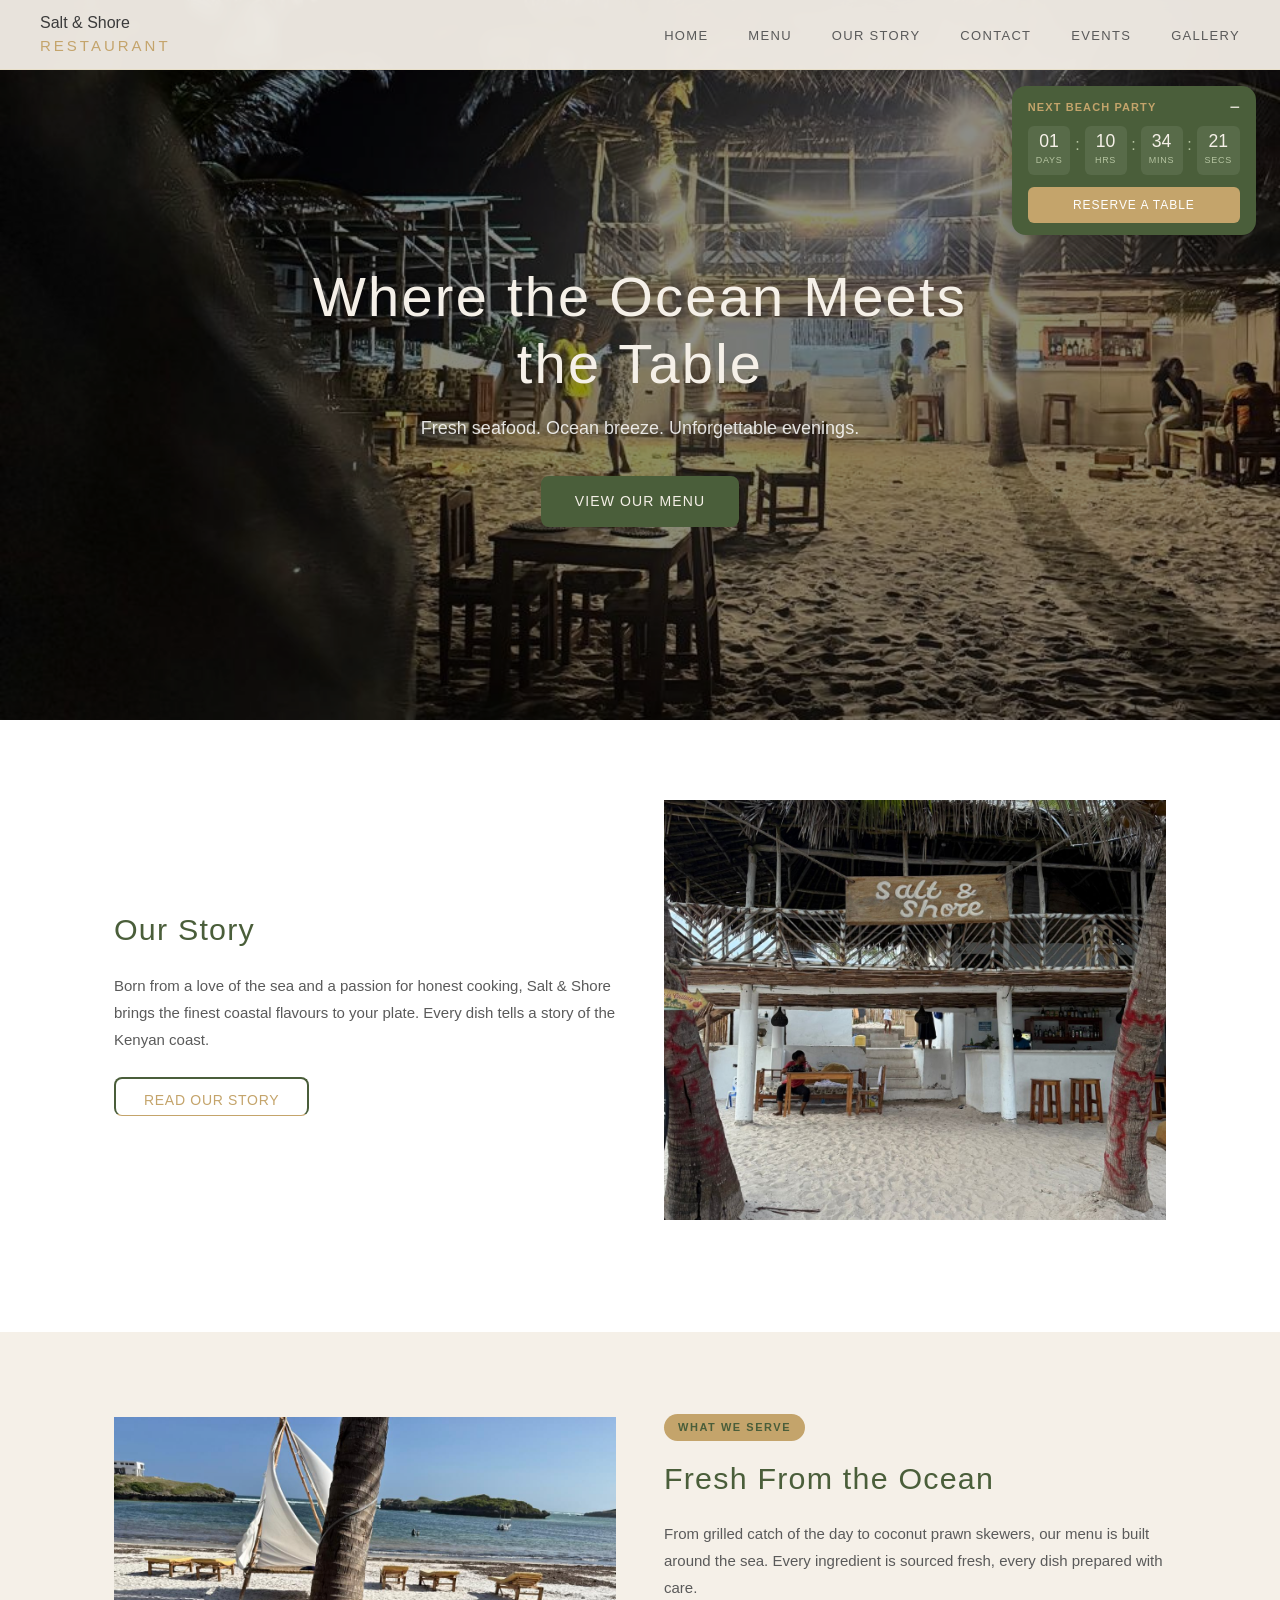
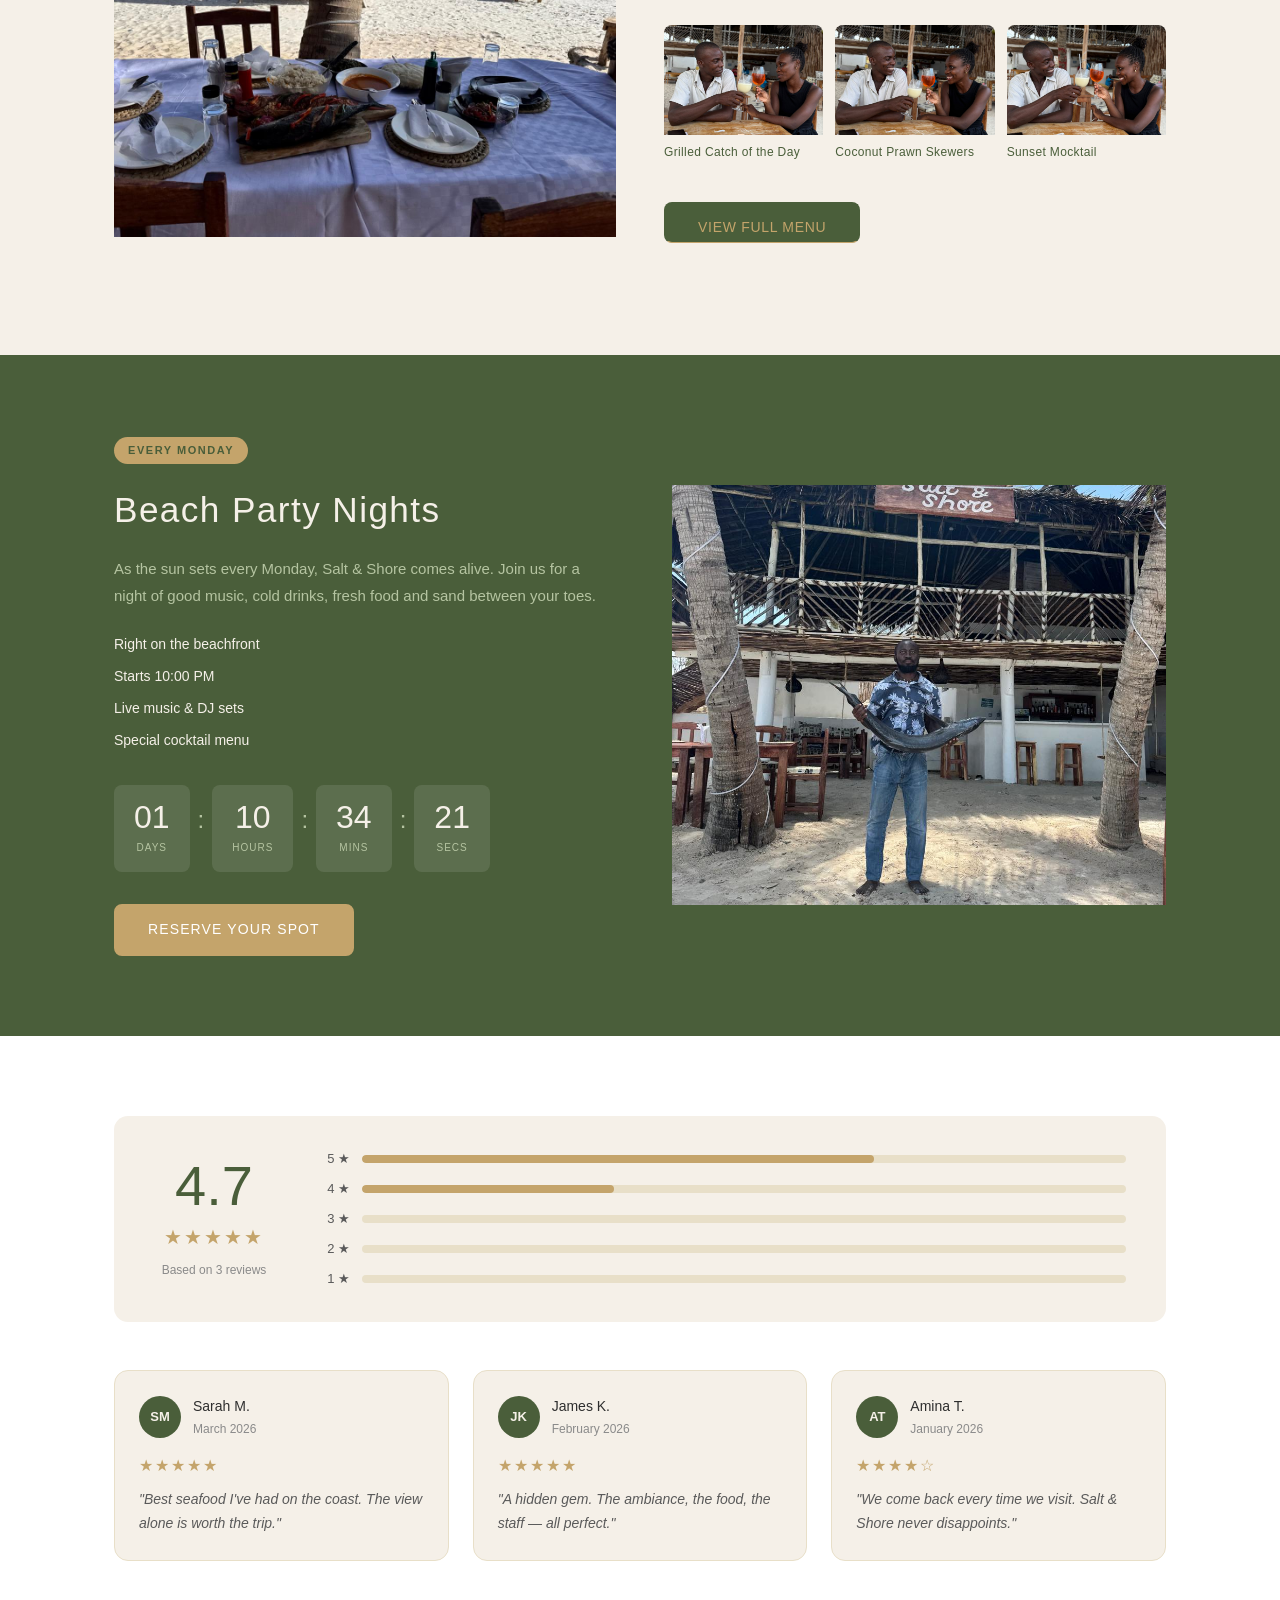
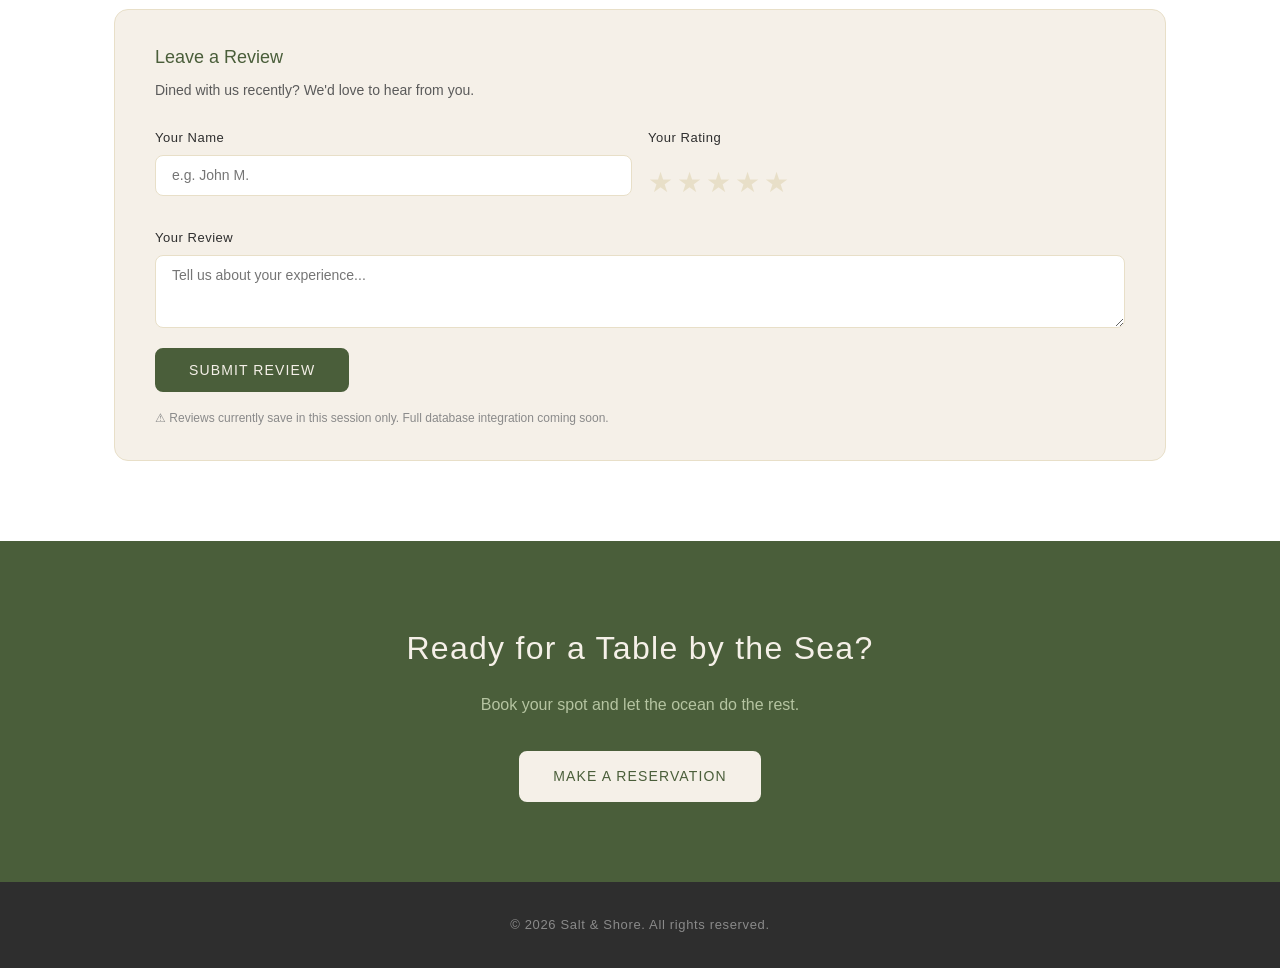
==== commit b5dfb051: "Fixed paths" ====
--- a/public/index.html
+++ b/public/index.html
@@ -41,7 +41,7 @@
         <a href="story.html" class="btn-secondary">Read Our Story</a>
       </div>
       <div class="split-image">
-        <img src="../assets/entrance.jpeg" alt="Salt and Shore entrance" />
+        <img src="/assets/entrance.jpeg" alt="Salt and Shore entrance" />
       </div>
     </div>
   </section>
@@ -50,7 +50,7 @@
   <section id="home-menu">
     <div class="container split">
       <div class="split-image">
-        <img src="../assets/menu.jpeg" alt="Salt and Shore menu" />
+        <img src="/assets/menu.jpeg" alt="Salt and Shore menu" />
       </div>
       <div class="split-text">
         <div class="event-label">What We Serve</div>
@@ -62,11 +62,11 @@
             <span>Grilled Catch of the Day</span>
           </div>
           <div class="home-menu-item">
-            <img src="../assets/salt2.jpeg" alt="Coconut Prawns" />
+            <img src="/assets/salt2.jpeg" alt="Coconut Prawns" />
             <span>Coconut Prawn Skewers</span>
           </div>
           <div class="home-menu-item">
-            <img src="../assets/salt3.jpeg" alt="Sunset Mocktail" />
+            <img src="/assets/salt3.jpeg" alt="Sunset Mocktail" />
             <span>Sunset Mocktail</span>
           </div>
         </div>
@@ -83,10 +83,10 @@
         <h2>Beach Party Nights</h2>
         <p>As the sun sets every Monday, Salt & Shore comes alive. Join us for a night of good music, cold drinks, fresh food and sand between your toes.</p>
         <ul class="event-details">
-          <li>📍 Right on the beachfront</li>
-          <li>🕕 Starts 6:00 PM</li>
-          <li>🎶 Live music & DJ sets</li>
-          <li>🍹 Special cocktail menu</li>
+          <li>Right on the beachfront</li>
+          <li>Starts 10:00 PM</li>
+          <li>Live music & DJ sets</li>
+          <li>Special cocktail menu</li>
         </ul>
         <!-- BEACH PARTY COUNTDOWN -->
         <div class="countdown countdown-party" id="partyCountdown">
@@ -113,7 +113,7 @@
         <a href="contact.html" class="btn">Reserve Your Spot</a>
       </div>
       <div class="beach-party-image">
-        <img src="../assets/karl.jpeg" alt="Beach Party Mondays at Salt and Shore" />
+        <img src="/assets/karl.jpeg" alt="Beach Party Mondays at Salt and Shore" />
       </div>
     </div>
   </section>
@@ -222,7 +222,7 @@
     <p>&copy; 2026 Salt & Shore. All rights reserved.</p>
   </footer>
 
-  <script src="../js/main.js"></script>
+  <script src="/js/main.js"></script>
  
 <!-- FLOATING COUNTDOWN -->
 <div class="floating-countdown" id="floatingCountdown">
--- a/public/styles/main.css
+++ b/public/styles/main.css
@@ -1125,7 +1125,6 @@
     width: 100%;
     height: 420px;
     object-fit: cover;
-    border-radius: var(--radius-lg);
   }
   
   #beach-party .btn {
